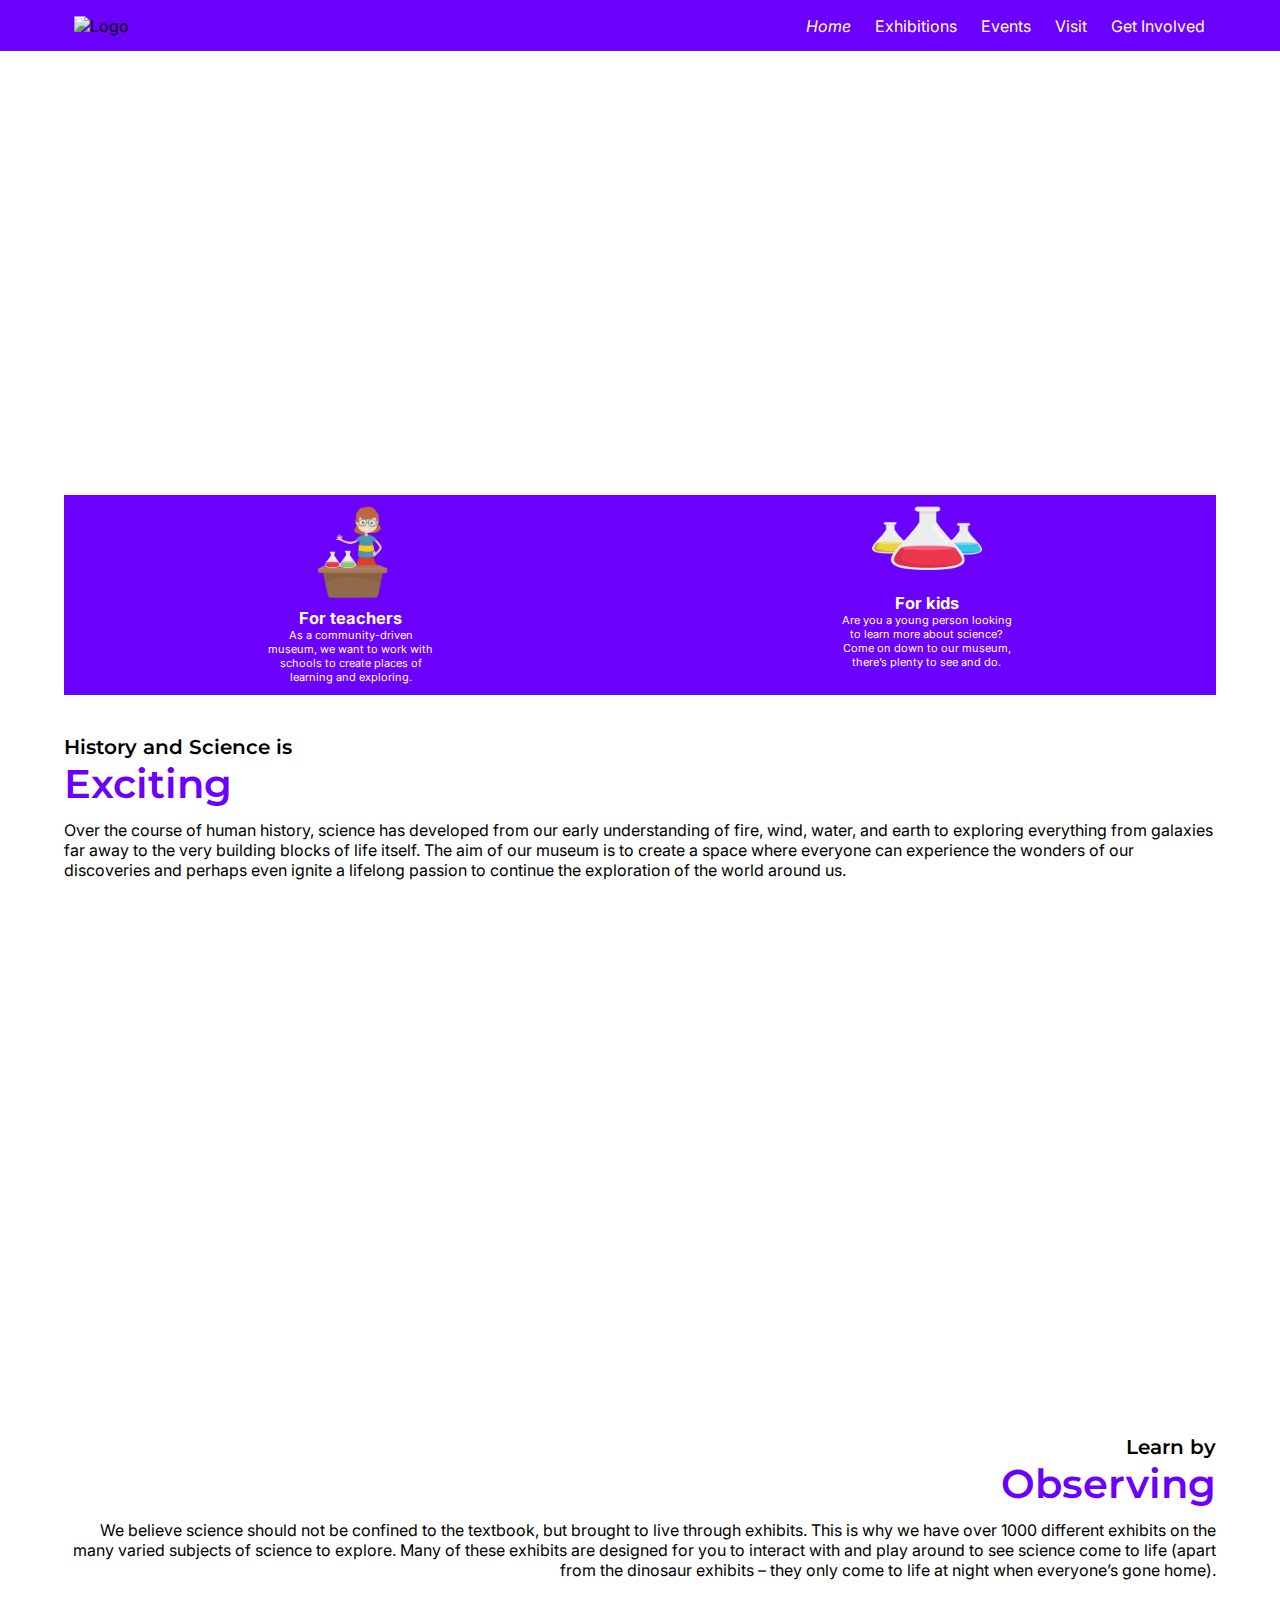
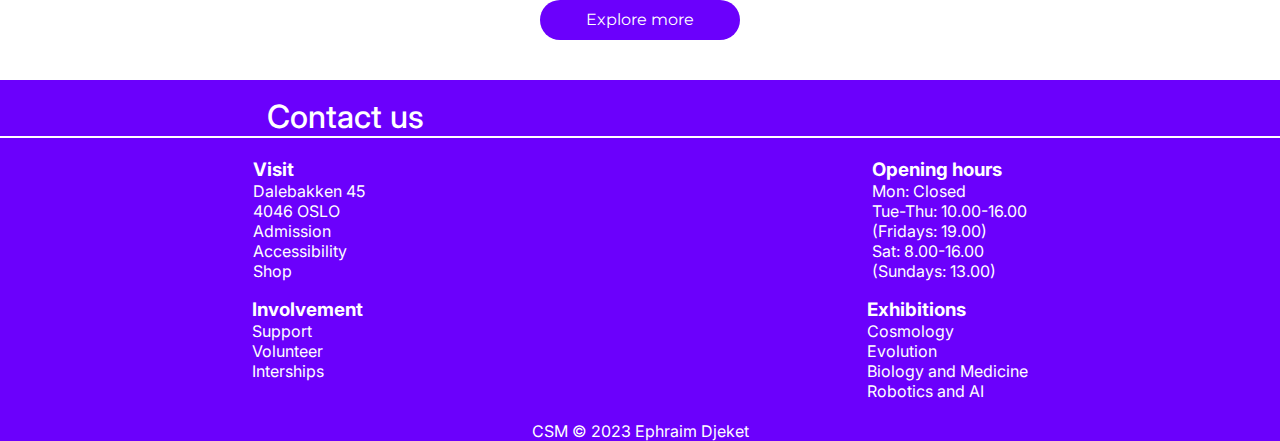
==== index.html @ 64789e60 "edits" ====
<!DOCTYPE html>
<html lang="en">
<head>
    <meta charset="UTF-8">
    <meta http-equiv="X-UA-Compatible" content="IE=edge">
    <meta name="viewport" content="width=device-width, initial-scale=1.0">
    <meta name="description" content="Home page of community science museum">
    <script src="https://code.iconify.design/iconify-icon/1.0.5/iconify-icon.min.js"></script>
    <link rel="preconnect" href="https://fonts.googleapis.com">
    <link rel="preconnect" href="https://fonts.gstatic.com" crossorigin>
    <link href="https://fonts.googleapis.com/css2?family=Montserrat:ital,wght@0,500;0,600;1,500&display=swap" rel="stylesheet">
    <link href="https://fonts.googleapis.com/css2?family=Inter:wght@400;700&amp;display=swap" rel="stylesheet">
    <link rel="stylesheet" href="style.css">
    <title>CSM | Home Page</title>
</head>
<body>
    <header id="main-header">
        <img src="/images/Logo.png" alt="Logo" class="logo">
        <nav class="nav-bar">
            <label for="hamburger">
                <iconify-icon icon="ci:hamburger" style="color: white;" id="menu"></iconify-icon>
            </label>
            <input id="hamburger" type="checkbox">
            <ul id="main-list">
                <li><a href="index.html"><em>Home</em></a></li>
                <li><a href="Exhibitions.html">Exhibitions</a></li>
                <li><a href="Events.html">Events</a></li>
                <li><a href="Visit.html">Visit</a></li>
                <li><a href="GetInvolved.html">Get Involved</a></li>
            </ul>
        </nav>
    </header>
    <main>
        <div class="hero-img"></div>
        <section class="purple-background">
            <div class="teacher-wrapper">
                <img class="teacher" src="/images/option.png" alt="Teacher">
                <h2>For teachers</h2>
                <p>As a community-driven <br> museum, we want to work with<br> schools to create places of<br> learning and exploring.</p>
            </div>
            <div class="kids-wrapper">
                <img class="kids" src="/images/option2.png" alt="glass tubes with colorful liquid">
                <h2>For kids</h2>
                <p>Are you a young person looking<br> to learn more about science?<br> Come on down to our museum,<br> there’s plenty to see and do.</p>
            </div>
        </section>
            <section class="content-wrapper">
                <div class="first-slogan">
                    <h2 id="front-text1">History and Science is</h2>
                    <h1 id="front-text2">Exciting</h1>
                </div>
            <div class="first-row">
                <p>Over the course of human history, science has developed from our early understanding of 
                    fire, wind, water, and earth to exploring everything from galaxies far away to the 
                    very building blocks of life itself. The aim of our museum is to create a space where everyone can experience the wonders  of our discoveries and perhaps even ignite a lifelong passion to continue the exploration of the world around us.
                    </p>
            </div>
            </section>
            <div class="skelekton"></div>
            <section class="content-wrapper">
                <div class="second-slogan">
                    <h2 id="front-text1">Learn by</h2>
                    <h1 id="front-text2">Observing</h1>
                </div>
            <div class="second-row">
                <p>We believe science should not be confined to the textbook, but brought to live through exhibits. This is why we have over 1000 different exhibits on the many varied subjects of science to explore. 
                    Many of these exhibits are designed for you to interact with and play around to see science come to life (apart from the dinosaur exhibits – they only come to life at night when everyone’s gone home).</p>
            </div>
    </section>
    <div class="explore-btn">
        <a href="Exhibitions.html">Explore more</a>
    </div>
    </main>
    <footer class="footer-wrapper">
        <section class="footer-links">
            <div class="contact-wrapper">
                <h2>Contact us</h2>
            </div>
            <div class="icons">
            <iconify-icon icon="akar-icons:facebook-fill" style="color: white;"></iconify-icon>
            <iconify-icon icon="akar-icons:twitter-fill" style="color: white;"></iconify-icon>
            <iconify-icon icon="akar-icons:youtube-fill" style="color: white;"></iconify-icon>
            </div>
            <div class="line"></div>
            <section class="footer-row1">
                <div class="Visit">
                    <h3><iconify-icon icon="bi:exclamation-circle" style="color: white;" class="ex"></iconify-icon>Visit</h3>
                    <p>Dalebakken 45</p>
                    <p>4046 OSLO</p>
                    <p>Admission</p>
                    <p>Accessibility</p>
                    <p>Shop</p>
                </div>
            <div class="Opening-hours">
                <h3><iconify-icon icon="material-symbols:nest-clock-farsight-analog-outline" style="color: white;"></iconify-icon>Opening hours</h3>
                <p>Mon: Closed</p>
                <p>Tue-Thu: 10.00-16.00</p>
                <p>(Fridays: 19.00)</p>
                <p>Sat: 8.00-16.00</p>
                <p>(Sundays: 13.00)</p>
            </div>
            </section>
            <section class="footer-row2">
                <div class="Involvement">
                    <h3><iconify-icon icon="mdi:hand-clap" style="color: white;"></iconify-icon>Involvement</h3>
                    <p>Support</p>
                    <p>Volunteer</p>
                    <p>Interships</p>
                </div>
            <div class="Exhibitions">
                <h3><iconify-icon icon="mdi:eye-outline" style="color: white;"></iconify-icon>Exhibitions</h3>
                <p>Cosmology</p>
                <p>Evolution</p>
                <p>Biology and Medicine</p>
                <p>Robotics and AI</p>
            </div>
            </section>
            <p class="csm">CSM © 2023 Ephraim Djeket</p>
        </section>
    </footer>
</body>
</html>
---- style.css ----
/*Universal properties*/

* {
    padding: 0px;
    margin: 0px;
    text-decoration: none;
    list-style: none;
    box-sizing: border-box;
    font-family: 'Inter', sans-serif;
}

html, body, img, .purple-background {
    width: 100%;
}

a {
    color: white;
}

.hero-img, .skelekton, .cosmology, .evolution, .BiologyandMedicine, .RoboticsandAI, .event-background, .map, .getinvolved-img {
    background-size: cover;
    background-repeat: no-repeat;
    background-position: center;
}

.hero-img {
    background-image: url('/images/mavis-cw-1641281.jpg');
    height: 35.5vh;
}

.contact-wrapper {
    width: 54%;
    color: white;
}

.icons {
    width: 36%;
    display: flex;
    justify-content: space-around
}

.contact-wrapper h2 {
    font-size: 32px;
    font-weight: 500;
    font-family: 'Inter', sans-serif;
}

.line {
    border: 1px solid white;
    margin: 0px 0px 20px 0px;
}

.footer-wrapper, .footer-wrapper1 {
    background-color: #6B00FC;
    margin-top: 40px;
    padding-top: 17px;
}

.footer-wrapper1 {
    margin-top: 0px;
}


.footer-row1, .footer-row2, .contact-wrapper, .icons{
    display: flex;
    justify-content: space-around;
    color: white;
}

.footer-row2 {
    margin-top: 17px;
}

.csm {
    text-align: center;
    color: white;
    margin-top: 20px;
}




@media only screen and (max-width: 48em) {
    /* Top section */
    
    .logo {
        width: 79px;
        margin-left: 20px;
    }

    #main-header {
        background-color: #6B00FC;
        width: 100%;
        height: 51px;
        display: flex;
        justify-content: space-between;
        align-items: center;
        position: fixed;
    }

    #main-list {
        font-family: 'Inter', sans-serif;
        position: absolute;
        right: 0px;
        top: 30px;
        background-color: #6B00FC;
        color: white;
        text-align: center;
        font-size: 15px;
        font-weight: 600;
    }

    li {
        padding: 20px;
    }
    

    #menu {
        font-size: 1.5em;
        margin-right: 20px;
            
    }

    ul, #hamburger {
        display: none;
    }

    #hamburger:checked + ul {
        display: block;
    }

    .purple-background {
        background-color: #6B00FC;
        padding-top: 10px;
        height: 180px;
        display: flex;
        justify-content: space-around;
        font-size: 11px;
    }
    .teacher-wrapper {
        align-items: center;
        text-align: center;
        color: white;
    }

    .teacher {
        width: 60px;
        height: 60px;
    }

    .kids-wrapper {
        align-items: center;
        text-align: center;
        color: white;
    }

    .kids {
        width: 80px;
        height: 60px; 
    }

    /* Mid section */

    #front-text1 {
        color: black;
        font-weight: 600;
        font-size: 20px;
        font-family: 'Montserrat', sans-serif;
        margin-top: 40px
    }

    #front-text2 {
        color:#6B00FC;
        font-size: 40px;
        font-weight: 600;
        font-family: 'Montserrat', sans-serif;
    }

    .content-wrapper {
        width: 80%;
        margin: auto;
    }

    .first-slogan {
        margin: 12px 0px;
        text-align: left;
    }


    .first-row {
        margin-bottom: 20px;
        text-align: left;
    }
    
    .skelekton {
        background-image: url(images/samuel-zeller-113381.jpg);
        height: 50vh;
    }

    .second-slogan {
        margin: 12px 0px;
        text-align: right;
    }
    
    .second-row {
        margin-bottom: 20px;
        text-align: right;
    }

    .explore-btn {
        background-color: #6B00FC;
        width: 200px;
        height: 40px;
        border-radius: 20px;
        margin: auto;
        text-align: center;
        padding: 9px 0px;

    }

    .explore-btn a {
        font-family: 'Montserrat', sans-serif;
    }

    /* Exhibition page */

    .title-space {
        margin: 20px auto 0px auto;
    }

    .p-space {
        margin: 10px auto 0px auto;
    }

    .title-space, .p-space {
        width: 90%;
    }

    .cosmology {
        background-image: url(images/celso-405219.jpg);
        height: 25vh;
    }

    .evolution {
        background-image: url(images/mammoth-1257288_1920.jpg);
        height: 35vh;
        margin-top: 40px;
    }

    .BiologyandMedicine {
        background-image: url(images/heart-2607178_1920.jpg);
        height: 35vh;
        margin-top: 40px;
    }

    .RoboticsandAI {
        background-image: url(images/samuel-zeller-158996.jpg);
        height: 50vh;
        margin-top: 40px;
    }

    /* Event page */

    .event-background {
        background-image: url(images/exhibition-1863344_1920.jpg);
        height: 35vh;
        display: flex;
        justify-content: space-around;
    }

    .slogan-event {
        color: white;
        margin: auto 0px;
    }

    .slogan-event h1 {
        font-size: 1.4rem;
    }

    .slogan-event p {
        font-size: 0.7rem;
    }

    /* Universal for event page */

    .first-block, .second-block, .third-block {
        padding: 20px 0px;
    }

    .first-wrapper, .second-wrapper, .third-wrapper{
        width: 80%;
        margin: auto;
        display: flex;
        justify-content: space-between;
        align-items: center;
    }

    .professor-wrapper h2, .energetica-wrapper h2, .night-wrapper h2 {
        font-size: 17px;
    }

    .professor-wrapper p, .energetica-wrapper p, .night-wrapper p {
        font-size: 13px;
    }

    .sheila, .night {
        margin-left: 10px;
    }

    /* Beginning of 1st section */

    .first-block {
        background-color: #FFBF00;
    }
    
    .sheila {
        border-radius: 50%;
        width: 20%;
    }

    /* End of 1st section */
    /* Beginning of 2nd section */

    .energetica {
        margin-left: 10px;
    }
    
    .energetica {
        border-radius: 10px;
        width: 100%;
        margin-right: 30px;
    }

    .energetica-wrapper {
        text-align: right;
        padding-left: 20px;
    }

    /*End of 2nd section */
    /* Beginning of 3rd section */

    .third-block {
        background-color: #038DF1;
    }

    .night {
        border-radius: 10px;
        width: 30%;
    }

    /* Visit page */

    .map {
        background-image: url(images/GPS_map_generated.jpg);
        height: 50vh;
        background-position: center 40px;
    }

    .map-banner {
        background-color: #6B00FC;
        height: 100px;
        display: flex;
        justify-content: space-around;
        color: white;
    }

    .map-banner h2 {
        margin: auto 0px;
        color: white;
    }

    .visit-content {
        width: 80%;
        margin: auto;
    }

    .getinvolved-wrapper {
        width: 80%;
        margin: auto;
    }

    .location-wrapper, .admission-text, .hours-wrapper, .accessibility-wrapper, .food-drink-wrapper, .shop-wrapper, .support-text  {
        margin-bottom: 30px;
    }

    .location-wrapper, .support-wrapper, .interships-wrapper {
        margin-top: 20px;

    }

    .admission-text {
        padding-top: 10px;
    }

    /* Get involved page */
    
    .getinvolved-img {
        background-image: url('images/william-bout-264826.jpg');
        height: 40vh;
    }

    .support-text, .volunteer-text {
        margin-top: 10px;
    }

    /* Footer */

}


@media only screen and (min-width: 48.0625em) and (max-width: 64em) {

    .hero-img {
        width: 90%;
        margin: auto;
        background-image: url('/images/mavis-cw-1641281.jpg');
        object-fit: cover;
        height: 45vh;
    }
    
    .logo {
        width: 79px;
        margin-left: 52px;
        
    }

    #main-header {
        background-color: #6B00FC;
        width: 100%;
        height: 51px;
        display: flex;
        justify-content: space-between;
        align-items: center;
        position: fixed;
    }

    #hamburger, #menu {
        display: none;
    }

    ul {
        margin-right: 42px;
    }

    li {
        display: inline-block;
        padding: 10px;
    }

    .purple-background {
        width: 90%;
        margin: auto;
        background-color: #6B00FC;
        padding-top: 10px;
        height: 200px;
        display: flex;
        justify-content: space-around;
        font-size: 11px;
    }
    .teacher-wrapper {
        align-items: center;
        text-align: center;
        color: white;
    }

    .teacher {
        width: 80px;
        height: 80px;
    }

    .kids-wrapper {
        align-items: center;
        text-align: center;
        color: white;
    }

    .kids-wrapper h2 {
        margin-top: 20px;
    }

    .kids {
        width: 110px;
        height: 65px; 
    }

    /* Mid section */

    #front-text1 {
        color: black;
        font-weight: 600;
        font-size: 20px;
        font-family: 'Montserrat', sans-serif;
        margin-top: 40px
    }

    #front-text2 {
        color:#6B00FC;
        font-size: 40px;
        font-weight: 600;
        font-family: 'Montserrat', sans-serif;
    }

    .content-wrapper {
        width: 90%;
        margin: auto;
    }

    .first-slogan {
        margin: 12px 0px;
        text-align: left;
    }


    .first-row {
        margin-bottom: 20px;
        text-align: left;
    }
    
    .skelekton {
        background-image: url(images/samuel-zeller-113381.jpg);
        height: 55vh;
    }

    .second-slogan {
        margin: 12px 0px;
        text-align: right;
    }
    
    .second-row {
        margin-bottom: 20px;
        text-align: right;
    }

    .explore-btn {
        background-color: #6B00FC;
        width: 200px;
        height: 40px;
        border-radius: 20px;
        margin: auto;
        text-align: center;
        padding: 9px 0px;

    }

    .explore-btn a {
        font-family: 'Montserrat', sans-serif;
    }

    /* Exhibition page */

    .cosmology {
        display: none;
    }

    .container {
        width: 90%;
        margin: auto;
        display: flex;
        align-items: center;
    }

    .container-text {
    }

    .cosmology1 {
        height: 100px;
        width: 200px;

    }

    /* Event page */

    .event-background {
        background-image: url(images/exhibition-1863344_1920.jpg);
        height: 35vh;
        display: flex;
        justify-content: space-around;
    }

    .slogan-event {
        color: white;
        margin: auto 0px;
    }

    .slogan-event h1 {
        font-size: 1.7rem;
    }

    .slogan-event p {
        font-size: .9rem;
    }

    /* Universal for event page */

    .first-block, .second-block, .third-block {
        padding: 20px 0px;
    }

    .first-wrapper, .second-wrapper, .third-wrapper{
        width: 80%;
        margin: auto;
        display: flex;
        justify-content: space-between;
        align-items: center;
    }

    .professor-wrapper h2, .energetica-wrapper h2, .night-wrapper h2 {
        font-size: 22px;
    }

    .professor-wrapper p, .energetica-wrapper p, .night-wrapper p {
        font-size: 20px;
    }

    .sheila, .night {
        margin-left: 10px;
    }

    /* Beginning of 1st section */

    .first-block {
        background-color: #FFBF00;
    }
    
    .sheila {
        border-radius: 50%;
        max-width: 30%;
    }

    /* End of 1st section */
    /* Beginning of 2nd section */

    .energetica {
        margin-left: 10px;
    }
    
    .energetica {
        border-radius: 10px;
        width: 33vh;
        margin-right: 30px;
    }

    .energetica-wrapper {
        text-align: right;
        padding-left: 20px;
    }

    /*End of 2nd section */
    /* Beginning of 3rd section */

    .third-block {
        background-color: #038DF1;
    }

    .night {
        border-radius: 10px;
        width: 16.063rem;
        height: 23.25rem;
    }

    /* Visit page */

    .map {
        background-image: url(images/GPS_map_generated.jpg);
        height: 60vh;
        background-position: center -10px;
    }

    .map-banner {
        background-color: #6B00FC;
        height: 100px;
        display: flex;
        justify-content: space-around;
        color: white;
    }

    .map-banner h2 {
        margin: auto 0px;
        color: white;
    }

    .visit-content {
        width: 90%;
        margin: auto;
    }

    .getinvolved-wrapper {
        width: 90%;
        margin: auto;
    }

    .location-wrapper, .admission-text, .hours-wrapper, .accessibility-wrapper, .food-drink-wrapper, .shop-wrapper, .support-text  {
        margin-bottom: 30px;
    }

    .location-wrapper, .support-wrapper, .interships-wrapper {
        margin-top: 20px;

    }

    .admission-text {
        padding-top: 10px;
    }

    /* Get involved page */
    
    .getinvolved-img {
        background-image: url('images/william-bout-264826.jpg');
        height: 50vh;
    }

    .support-text, .volunteer-text {
        margin-top: 10px;
    }

}

@media only screen and (min-width: 64em) and (max-width: 90em) {

    .hero-img {
        width: 90%;
        margin: auto;
        background-image: url('/images/mavis-cw-1641281.jpg');
        height: 55vh;
    }
    
    .logo {
        width: 79px;
        margin-left: 74px;
        
    }

    #main-header {
        background-color: #6B00FC;
        width: 100%;
        height: 51px;
        display: flex;
        justify-content: space-between;
        align-items: center;
        position: fixed;
    }

    #hamburger, #menu {
        display: none;
    }

    ul {
        margin-right: 65px;
    }

    li {
        display: inline-block;
        padding: 10px;
    }

    .purple-background {
        width: 90%;
        margin: auto;
        background-color: #6B00FC;
        padding-top: 10px;
        height: 200px;
        display: flex;
        justify-content: space-around;
        font-size: 11px;
    }
    .teacher-wrapper {
        align-items: center;
        text-align: center;
        color: white;
    }

    .teacher {
        width: 100px;
        height: 100px;
    }

    .kids-wrapper {
        align-items: center;
        text-align: center;
        color: white;
    }

    .kids-wrapper h2 {
        margin-top: 20px;
    }

    .kids {
        width: 110px;
        height: 65px; 
    }

    /* Mid section */

    #front-text1 {
        color: black;
        font-weight: 600;
        font-size: 20px;
        font-family: 'Montserrat', sans-serif;
        margin-top: 40px
    }

    #front-text2 {
        color:#6B00FC;
        font-size: 40px;
        font-weight: 600;
        font-family: 'Montserrat', sans-serif;
    }

    .content-wrapper {
        width: 90%;
        margin: auto;
    }

    .first-slogan {
        margin: 12px 0px;
        text-align: left;
    }


    .first-row {
        margin-bottom: 20px;
        text-align: left;
    }
    
    .skelekton {
        background-image: url(images/samuel-zeller-113381.jpg);
        height: 55vh;
    }

    .second-slogan {
        margin: 12px 0px;
        text-align: right;
    }
    
    .second-row {
        margin-bottom: 20px;
        text-align: right;
    }

    .explore-btn {
        background-color: #6B00FC;
        width: 200px;
        height: 40px;
        border-radius: 20px;
        margin: auto;
        text-align: center;
        padding: 9px 0px;

    }

    .explore-btn a {
        font-family: 'Montserrat', sans-serif;
    }

}
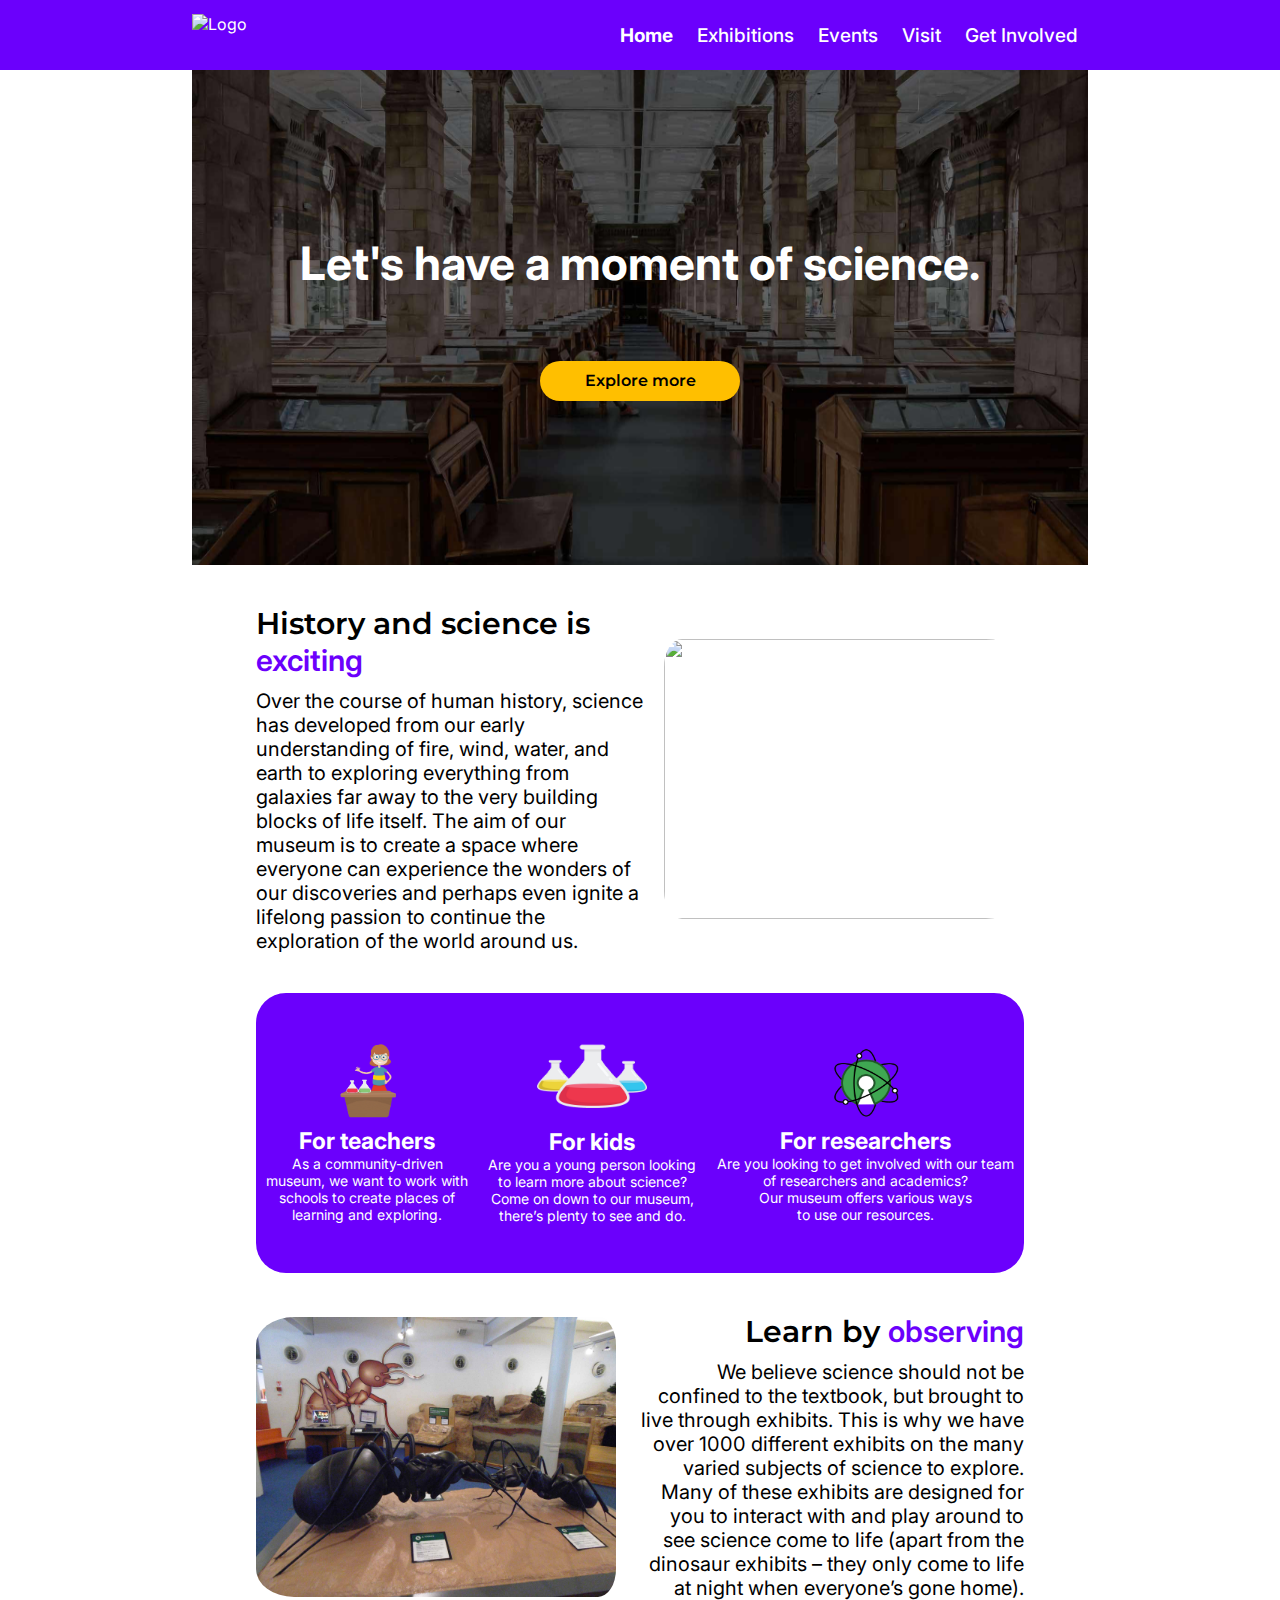
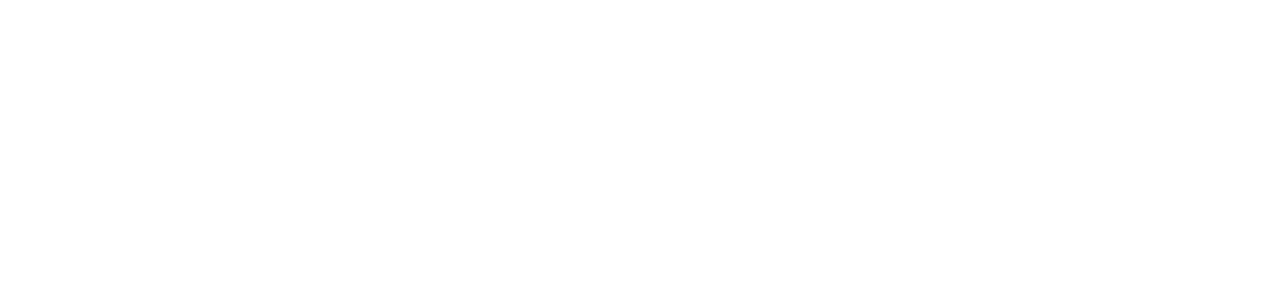
==== commit 8dd165ae: "edits" ====
--- a/index.html
+++ b/index.html
@@ -15,14 +15,15 @@
 </head>
 <body>
     <header id="main-header">
-        <img src="/images/Logo.png" alt="Logo" class="logo">
         <nav class="nav-bar">
+        <a href="index.html">
+        <img src="/images/Logo.png" alt="Logo" class="logo"></a>
             <label for="hamburger">
                 <iconify-icon icon="ci:hamburger" style="color: white;" id="menu"></iconify-icon>
             </label>
             <input id="hamburger" type="checkbox">
             <ul id="main-list">
-                <li><a href="index.html"><em>Home</em></a></li>
+                <li><a href="index.html"><strong>Home</strong></a></li>
                 <li><a href="Exhibitions.html">Exhibitions</a></li>
                 <li><a href="Events.html">Events</a></li>
                 <li><a href="Visit.html">Visit</a></li>
@@ -31,92 +32,99 @@
         </nav>
     </header>
     <main>
-        <div class="hero-img"></div>
-        <section class="purple-background">
-            <div class="teacher-wrapper">
-                <img class="teacher" src="/images/option.png" alt="Teacher">
-                <h2>For teachers</h2>
-                <p>As a community-driven <br> museum, we want to work with<br> schools to create places of<br> learning and exploring.</p>
+        <div class="hero-img">
+            <div class="science-title">
+            <h1>Let's have a moment of science.</h1>
+            <div class="explore-btn">
+                <a href="Exhibitions.html">Explore more</a>
             </div>
-            <div class="kids-wrapper">
-                <img class="kids" src="/images/option2.png" alt="glass tubes with colorful liquid">
-                <h2>For kids</h2>
-                <p>Are you a young person looking<br> to learn more about science?<br> Come on down to our museum,<br> there’s plenty to see and do.</p>
             </div>
-        </section>
+        </div>
             <section class="content-wrapper">
-                <div class="first-slogan">
-                    <h2 id="front-text1">History and Science is</h2>
-                    <h1 id="front-text2">Exciting</h1>
-                </div>
-            <div class="first-row">
+             <section class="first-section">
+                <div class="text-area1">   
+                <h1 class="front-text1">History and science is <span class="exciting"> exciting</span></h1>
                 <p>Over the course of human history, science has developed from our early understanding of 
                     fire, wind, water, and earth to exploring everything from galaxies far away to the 
                     very building blocks of life itself. The aim of our museum is to create a space where everyone can experience the wonders  of our discoveries and perhaps even ignite a lifelong passion to continue the exploration of the world around us.
                     </p>
-            </div>
+                </div>
+                <img class="man-microscope" src="images/people-219985_1280.jpg">
+             </section>
+             <section class="purple-background">
+                <a href="GetInvolved.html">
+                <div class="teacher-wrapper">
+                    <img class="teacher" src="/images/option.png" alt="Teacher">
+                    <h2>For teachers</h2>
+                    <p>As a community-driven</p><p> museum, we want to work with</p><p> schools to create places of</p><p>learning and exploring.</p>
+                </div></a>
+                <a href="GetInvolved.html">
+                <div class="kids-wrapper">
+                    <img class="kids" src="/images/option2.png" alt="glass tubes with colorful liquid">
+                    <h2>For kids</h2>
+                    <p>Are you a young person looking</p><p> to learn more about science?</p><p> Come on down to our museum,</p><p> there’s plenty to see and do.</p>
+                </div></a>
+                <a href="GetInvolved.html">
+                <div class="researcher-wrapper">
+                    <img class="researcher" src="/images/open-science-735787.png" alt="researcher logo">
+                    <h2>For researchers</h2>
+                    <p>Are you looking to get involved  with our team</p><p> of researchers and academics?</p><p> Our museum offers various ways </p><p> to use our resources.</p>
+                </div></a>
             </section>
-            <div class="skelekton"></div>
-            <section class="content-wrapper">
-                <div class="second-slogan">
-                    <h2 id="front-text1">Learn by</h2>
-                    <h1 id="front-text2">Observing</h1>
+             <section class="second-section">
+                <img class="genoa" src="images/genoa-956405_1920.jpg" alt="statue of an ant"> 
+                <div class="text-area2">  
+                <h1 class="front-text1">Learn by <span class="observing"> observing</span></h1>
+                <p>We believe science should not be confined to the textbook, but brought to live through exhibits. This is why we have over 1000 different exhibits on the many varied subjects of science to explore. 
+                    Many of these exhibits are designed for you to interact with and play around to see science come to life (apart from the dinosaur exhibits – they only come to life at night when everyone’s gone home).
+                    </p>
                 </div>
-            <div class="second-row">
-                <p>We believe science should not be confined to the textbook, but brought to live through exhibits. This is why we have over 1000 different exhibits on the many varied subjects of science to explore. 
-                    Many of these exhibits are designed for you to interact with and play around to see science come to life (apart from the dinosaur exhibits – they only come to life at night when everyone’s gone home).</p>
-            </div>
+             </section>
     </section>
-    <div class="explore-btn">
-        <a href="Exhibitions.html">Explore more</a>
+</section>
     </div>
     </main>
-    <footer class="footer-wrapper">
-        <section class="footer-links">
-            <div class="contact-wrapper">
-                <h2>Contact us</h2>
-            </div>
-            <div class="icons">
-            <iconify-icon icon="akar-icons:facebook-fill" style="color: white;"></iconify-icon>
-            <iconify-icon icon="akar-icons:twitter-fill" style="color: white;"></iconify-icon>
-            <iconify-icon icon="akar-icons:youtube-fill" style="color: white;"></iconify-icon>
-            </div>
-            <div class="line"></div>
-            <section class="footer-row1">
-                <div class="Visit">
-                    <h3><iconify-icon icon="bi:exclamation-circle" style="color: white;" class="ex"></iconify-icon>Visit</h3>
-                    <p>Dalebakken 45</p>
-                    <p>4046 OSLO</p>
-                    <p>Admission</p>
-                    <p>Accessibility</p>
-                    <p>Shop</p>
-                </div>
-            <div class="Opening-hours">
-                <h3><iconify-icon icon="material-symbols:nest-clock-farsight-analog-outline" style="color: white;"></iconify-icon>Opening hours</h3>
-                <p>Mon: Closed</p>
-                <p>Tue-Thu: 10.00-16.00</p>
-                <p>(Fridays: 19.00)</p>
-                <p>Sat: 8.00-16.00</p>
-                <p>(Sundays: 13.00)</p>
-            </div>
-            </section>
-            <section class="footer-row2">
-                <div class="Involvement">
-                    <h3><iconify-icon icon="mdi:hand-clap" style="color: white;"></iconify-icon>Involvement</h3>
-                    <p>Support</p>
-                    <p>Volunteer</p>
-                    <p>Interships</p>
-                </div>
-            <div class="Exhibitions">
-                <h3><iconify-icon icon="mdi:eye-outline" style="color: white;"></iconify-icon>Exhibitions</h3>
-                <p>Cosmology</p>
-                <p>Evolution</p>
-                <p>Biology and Medicine</p>
-                <p>Robotics and AI</p>
-            </div>
-            </section>
-            <p class="csm">CSM © 2023 Ephraim Djeket</p>
+    <div class="line"></div>
+    <section class="footer-links">
+        <section class="footer-row">
+            <a href="Visit.html">
+                <h3>Visit</h3>
+                <p>Dalebakken 45</p>
+                <p>4046 OSLO</p>
+                <p>Admission</p>
+                <p>Accessibility</p>
+                <p>Shop</p>
+            </div></a>
+            <a href="Visit.html">
+        <div class="Opening-hours">
+            <h3>Opening hours</h3>
+            <p>Mon: Closed</p>
+            <p>Tue-Thu: 10.00-16.00</p>
+            <p>(Fridays: 19.00)</p>
+            <p>Sat: 8.00-16.00</p>
+            <p>(Sundays: 13.00)</p>
+        </div></a>
+        <a href="GetInvolved.html">
+            <div class="Involvement">
+                <h3>Involvement</h3>
+                <p>Support</p>
+                <p>Volunteer</p>
+                <p>Interships</p>
+            </div></a>
+            <a href="Exhibitions.html">
+        <div class="Exhibitions">
+            <h3>Exhibitions</h3>
+            <p>Cosmology</p>
+            <p>Evolution</p>
+            <p>Biology and Medicine</p>
+            <p>Robotics and AI</p>
+        </div></a>
         </section>
-    </footer>
+        <p class="csm">CSM © 2023 Ephraim Djeket | Connect with us
+        <a href="www.facebook.com" target="_blank"><iconify-icon icon="akar-icons:facebook-fill" style="color: white;"></iconify-icon></a>
+        <a href="www.twitter.com" target="_blank"><iconify-icon icon="akar-icons:twitter-fill" style="color: white;"></iconify-icon></a>
+        <a href="www.youtube.com" target="_blank"><iconify-icon icon="akar-icons:youtube-fill" style="color: white;"></iconify-icon></a>
+        </p>
+</footer>
 </body>
 </html>--- a/style.css
+++ b/style.css
@@ -9,6 +9,10 @@
     font-family: 'Inter', sans-serif;
 }
 
+body {
+    padding-top: 70px;
+}
+
 html, body, img, .purple-background {
     width: 100%;
 }
@@ -33,48 +37,10 @@
     color: white;
 }
 
-.icons {
-    width: 36%;
-    display: flex;
-    justify-content: space-around
-}
-
 .contact-wrapper h2 {
     font-size: 32px;
     font-weight: 500;
     font-family: 'Inter', sans-serif;
-}
-
-.line {
-    border: 1px solid white;
-    margin: 0px 0px 20px 0px;
-}
-
-.footer-wrapper, .footer-wrapper1 {
-    background-color: #6B00FC;
-    margin-top: 40px;
-    padding-top: 17px;
-}
-
-.footer-wrapper1 {
-    margin-top: 0px;
-}
-
-
-.footer-row1, .footer-row2, .contact-wrapper, .icons{
-    display: flex;
-    justify-content: space-around;
-    color: white;
-}
-
-.footer-row2 {
-    margin-top: 17px;
-}
-
-.csm {
-    text-align: center;
-    color: white;
-    margin-top: 20px;
 }
 
 
@@ -177,13 +143,8 @@
     }
 
     .content-wrapper {
-        width: 80%;
-        margin: auto;
-    }
-
-    .first-slogan {
-        margin: 12px 0px;
-        text-align: left;
+        width: 8;
+        margin: auto;
     }
 
 
@@ -288,7 +249,7 @@
     }
 
     .first-wrapper, .second-wrapper, .third-wrapper{
-        width: 80%;
+        width: 70%;
         margin: auto;
         display: flex;
         justify-content: space-between;
@@ -408,14 +369,37 @@
 }
 
 
-@media only screen and (min-width: 48.0625em) and (max-width: 64em) {
+@media only screen and (min-width: 48em) and (max-width: 64em) {
 
     .hero-img {
-        width: 90%;
-        margin: auto;
+        width: 100%;
         background-image: url('/images/mavis-cw-1641281.jpg');
         object-fit: cover;
         height: 45vh;
+        display: flex;
+    }
+
+    .science-title h1 {
+        font-size: 1.875rem;
+    }
+
+    .science-title, .explore-btn {
+        color: white;
+        margin: auto;
+    }
+    .explore-btn {
+        background-color: #6B00FC;
+        width: 200px;
+        height: 40px;
+        border-radius: 20px;
+        text-align: center;
+        padding: 9px 0px;
+        margin-top: 70px;
+
+    }
+
+    .explore-btn a {
+        font-family: 'Montserrat', sans-serif;
     }
     
     .logo {
@@ -447,17 +431,54 @@
         padding: 10px;
     }
 
+    .first-row, .second-row {
+        display: flex;
+        align-items: center;
+        justify-content: space-between;
+        font-size: 20px;
+    }
+
+    .man-microscope {
+        height: 260px;
+        width: 380px;
+        padding-left: 20px;
+    }
+
     .purple-background {
-        width: 90%;
+        width: 100%;
         margin: auto;
         background-color: #6B00FC;
         padding-top: 10px;
-        height: 200px;
-        display: flex;
-        justify-content: space-around;
-        font-size: 11px;
-    }
-    .teacher-wrapper {
+        height: 230px;
+        display: flex;
+        justify-content: space-around;
+        font-size: .8rem;
+    }
+
+    .purple-background-ext{
+        width: 100%;
+        height: 70px;
+        background-color: #6B00FC;
+    }
+
+    .more-info-btn {
+        background-color: #FFBF00;
+        width: 200px;
+        height: 40px;
+        border-radius: 20px;
+        text-align: center;
+        padding: 9px 0px;
+        margin: auto;
+        cursor: pointer;
+        font-weight: 600;
+    }
+
+    .more-info-btn a {
+        color: black;
+        font-family: 'Montserrat', sans-serif;
+    }
+
+    .teacher-wrapper, .kids-wrapper, .researcher-wrapper {
         align-items: center;
         text-align: center;
         color: white;
@@ -468,14 +489,12 @@
         height: 80px;
     }
 
-    .kids-wrapper {
-        align-items: center;
-        text-align: center;
-        color: white;
-    }
-
     .kids-wrapper h2 {
-        margin-top: 20px;
+        margin-top: 16px;
+    }
+
+    .researcher-wrapper h2 {
+        margin-top: 0px;
     }
 
     .kids {
@@ -483,31 +502,39 @@
         height: 65px; 
     }
 
+    .researcher {
+        width: 80px;
+        height: 80px;
+    }
+
+    .genoa {
+        height: 260px;
+        width: 380px;
+        padding-right: 20px;
+    }
+
     /* Mid section */
 
     #front-text1 {
         color: black;
-        font-weight: 600;
-        font-size: 20px;
+        font-weight: 500;
+        font-size: 2.5rem;
         font-family: 'Montserrat', sans-serif;
-        margin-top: 40px
+        margin-top: 10px
     }
 
     #front-text2 {
         color:#6B00FC;
-        font-size: 40px;
+        font-size: 2.813rem;
         font-weight: 600;
         font-family: 'Montserrat', sans-serif;
     }
 
+
+
     .content-wrapper {
         width: 90%;
         margin: auto;
-    }
-
-    .first-slogan {
-        margin: 12px 0px;
-        text-align: left;
     }
 
 
@@ -516,10 +543,6 @@
         text-align: left;
     }
     
-    .skelekton {
-        background-image: url(images/samuel-zeller-113381.jpg);
-        height: 55vh;
-    }
 
     .second-slogan {
         margin: 12px 0px;
@@ -531,21 +554,6 @@
         text-align: right;
     }
 
-    .explore-btn {
-        background-color: #6B00FC;
-        width: 200px;
-        height: 40px;
-        border-radius: 20px;
-        margin: auto;
-        text-align: center;
-        padding: 9px 0px;
-
-    }
-
-    .explore-btn a {
-        font-family: 'Montserrat', sans-serif;
-    }
-
     /* Exhibition page */
 
     .cosmology {
@@ -557,9 +565,6 @@
         margin: auto;
         display: flex;
         align-items: center;
-    }
-
-    .container-text {
     }
 
     .cosmology1 {
@@ -680,7 +685,7 @@
     }
 
     .visit-content {
-        width: 90%;
+        width: 70%;
         margin: auto;
     }
 
@@ -715,29 +720,12 @@
 
 }
 
-@media only screen and (min-width: 64em) and (max-width: 90em) {
-
-    .hero-img {
-        width: 90%;
-        margin: auto;
-        background-image: url('/images/mavis-cw-1641281.jpg');
-        height: 55vh;
-    }
-    
+@media only screen and (min-width: 64em) {
+
     .logo {
-        width: 79px;
-        margin-left: 74px;
+        width: 110px;
+        float: left;
         
-    }
-
-    #main-header {
-        background-color: #6B00FC;
-        width: 100%;
-        height: 51px;
-        display: flex;
-        justify-content: space-between;
-        align-items: center;
-        position: fixed;
     }
 
     #hamburger, #menu {
@@ -745,43 +733,173 @@
     }
 
     ul {
-        margin-right: 65px;
+        float: right;
     }
 
     li {
         display: inline-block;
         padding: 10px;
+        font-size: 19px;
+        font-weight: 500;
+    }
+
+    #main-header {
+        background-color: #6B00FC;
+        margin: auto;
+        width: 100%;
+        height: 70px;
+        position: fixed;
+        display: flex;
+        align-items: center;
+        z-index: 999;
+        top: 0;
+    }
+
+    .nav-bar {
+        width: 70%;
+        margin: auto;
+    }
+
+
+    .hero-img {
+        width: 70%;
+        background-image: url('/images/mavis-cw-1641281.jpg');
+        object-fit: cover;
+        height: 55vh;
+        display: flex;
+        margin: auto;
+    }
+
+
+    .content-wrapper {
+        width: 60%;
+        margin: auto;
+    }
+
+    .front-text1 {
+        color: black;
+        font-weight: 600;
+        font-size: 30px;
+        font-family: 'Montserrat', sans-serif;
+    }
+
+    .exciting, .observing {
+        color:#6B00FC;
+    }
+    
+
+    .first-section {
+        display: flex;
+        justify-content: space-around;
+        margin: 40px 0px;
+        align-items: center;
+    }
+
+    .man-microscope {
+        border-radius: 10%;
+        height: 280px;
+        width: 380px;
+        padding-left: 20px;
     }
 
     .purple-background {
-        width: 90%;
-        margin: auto;
-        background-color: #6B00FC;
+        margin: auto;
+        border-radius: 30px;
+        background-color: #6B00FC;
+        height: 280px;
+        display: flex;
+        justify-content: space-around;
+        align-items: center;
+        align-items: center;
+        text-align: center;
+        color: white;
+    }
+
+    .purple-background p {
+        font-size: 14px;
+    }
+
+    .purple-background h2 {
+        font-size: 23px;
+    }
+
+
+    .second-section {
+        display: flex;
+        justify-content: space-around;
+        margin: 40px 0px;
+        align-items: center;
+    }
+
+    .genoa {
+        border-radius: 10%;
+        height: 280px;
+        width:  380px;
+        padding-right: 20px;
+    }
+
+    .text-area1 p, .text-area2 p {
+        font-size: 20px;
         padding-top: 10px;
-        height: 200px;
-        display: flex;
-        justify-content: space-around;
-        font-size: 11px;
-    }
-    .teacher-wrapper {
-        align-items: center;
+    }
+
+    .text-area2 {
+        text-align: right;
+    }
+
+    .science-title h1 {
+        font-size: 2.875rem;
+    }
+
+    .science-title, .explore-btn {
+        color: white;
+        margin: auto;
+    }
+    .explore-btn {
+        background-color: #FFBF00;
+        width: 200px;
+        height: 40px;
+        border-radius: 20px;
         text-align: center;
-        color: white;
-    }
+        padding: 9px 0px;
+        margin-top: 70px;
+        cursor: pointer;
+        font-weight: 600;
+
+    }
+
+    .explore-btn a {
+        font-family: 'Montserrat', sans-serif;
+        color: black;
+    }
+
+
+    .more-info-btn {
+        background-color: #FFBF00;
+        width: 200px;
+        height: 40px;
+        border-radius: 20px;
+        text-align: center;
+        padding: 9px 0px;
+        margin: auto;
+        cursor: pointer;
+        font-weight: 600;
+    }
+
+    .more-info-btn a {
+        color: black;
+        font-family: 'Montserrat', sans-serif;
+    }
+
+
 
     .teacher {
-        width: 100px;
-        height: 100px;
-    }
-
-    .kids-wrapper {
-        align-items: center;
-        text-align: center;
-        color: white;
+        width: 80px;
+        height: 80px;
     }
 
     .kids-wrapper h2 {
-        margin-top: 20px;
+        margin-top: 16px;
     }
 
     .kids {
@@ -789,67 +907,230 @@
         height: 65px; 
     }
 
-    /* Mid section */
-
-    #front-text1 {
-        color: black;
-        font-weight: 600;
+    .researcher {
+        width: 80px;
+        height: 80px;
+    }
+
+    /* Exhibition page */
+
+    .exhibition-wrapper {
+        width: 70%;
+        margin: auto;
+    }
+
+    .cosmology, .evolution, .biologyandmedicine, .ecology {
+        display: flex;
+        justify-content: space-around;
+        align-items: center;
+        margin: 20px 0px;
+    }
+
+    .cosmology1 {
+        width: 398px;
+        height: 238px;
+    }
+
+    .evolution1 {
+        width: 400px;
+        height: 270px;
+    }
+
+    .biologyandmedicine1 {
+        width: 400px;
+        height: 270px;
+    }
+
+    .ecology1 {
+        width: 400px;
+        height: 320px;
+    }
+
+    .cosmology-text, .evolution-text, .biologyandmedicine-text, .ecology-text {
+        font-size: 18px;
+        padding-right: 30px;
+    }
+
+    .cosmology-text h2, .evolution-text h2, .biologyandmedicine-text h2, .ecology-text h2 {
+        font-size: 30px;
+    }
+
+    /* Universal for event page */
+
+    .event-wrapper {
+        width: 70%;
+        margin: auto;
+    }
+
+    .first-block, .second-block, .third-block {
+        padding: 20px 0px;
+    }
+
+    .first-wrapper, .second-wrapper, .third-wrapper{
+        width: 80%;
+        margin: auto;
+        display: flex;
+        justify-content: space-between;
+        align-items: center;
+    }
+
+    .professor-wrapper h2, .energetica-wrapper h2, .night-wrapper h2 {
+        font-size: 18px;
+    }
+
+    .professor-wrapper p, .energetica-wrapper p, .night-wrapper p {
         font-size: 20px;
-        font-family: 'Montserrat', sans-serif;
-        margin-top: 40px
-    }
-
-    #front-text2 {
-        color:#6B00FC;
+    }
+
+    .sheila, .night {
+        margin-left: 10px;
+    }
+
+    /* Beginning of 1st section */
+
+    .first-block {
+        background-color: #FFBF00;
+    }
+    
+    .sheila {
+        border-radius: 50%;
+        max-width: 250px;
+    }
+
+    /* End of 1st section */
+    /* Beginning of 2nd section */
+
+    .energetica {
+        margin-left: 10px;
+    }
+    
+    .energetica {
+        border-radius: 10px;
+        width: 33vh;
+        margin-right: 30px;
+    }
+
+    .energetica-wrapper {
+        text-align: right;
+        padding-left: 20px;
+    }
+
+    /*End of 2nd section */
+    /* Beginning of 3rd section */
+
+    .third-block {
+        background-color: #038DF1;
+    }
+
+    .night {
+        border-radius: 10px;
+        width: 33vh;
+    }
+
+    .event-background {
+        background-image: url(images/exhibition-1863344_1920.jpg);
+        height: 35vh;
+        display: flex;
+        justify-content: space-around;
+    }
+
+    .slogan-event {
+        color: white;
+        margin: auto 0px;
+    }
+
+    .slogan-event h1 {
         font-size: 40px;
-        font-weight: 600;
-        font-family: 'Montserrat', sans-serif;
-    }
-
-    .content-wrapper {
-        width: 90%;
-        margin: auto;
-    }
-
-    .first-slogan {
-        margin: 12px 0px;
-        text-align: left;
-    }
-
-
-    .first-row {
-        margin-bottom: 20px;
-        text-align: left;
-    }
-    
-    .skelekton {
-        background-image: url(images/samuel-zeller-113381.jpg);
-        height: 55vh;
-    }
-
-    .second-slogan {
-        margin: 12px 0px;
-        text-align: right;
-    }
-    
-    .second-row {
-        margin-bottom: 20px;
-        text-align: right;
-    }
-
-    .explore-btn {
-        background-color: #6B00FC;
-        width: 200px;
-        height: 40px;
-        border-radius: 20px;
-        margin: auto;
+    }
+
+    .slogan-event p {
+        font-size: 20px;
+    }
+
+    /* Visit page */
+
+    .map-banner {
+        background-color: #6B00FC;
+        height: 100px;
+        display: flex;
+        justify-content: space-around;
+        color: white;
+    }
+
+    .map-title {
+        margin: auto;
+    }
+
+
+    .map {
+        background-image: url(images/michael-van-kerckhove-iN3xWBNHmnw-unsplash.jpg);
+        height: 400px;
+    }
+
+    .visit-page {
+        width: 70%;
+        margin: auto;
+    }
+
+     /* Get involved page */
+
+     .getinvolved-wrapper {
+        width: 70%;
+        margin: auto;
+     }
+    
+     .getinvolved-img {
+        background-image: url('images/william-bout-264826.jpg');
+        height: 50vh;
+    }
+
+    .support-text, .volunteer-text {
+        margin-top: 10px;
+    }
+
+    /* Footer */
+
+    .contact-wrapper {
+        margin: auto;
+        width: 60%;
+    }
+
+    .line {
+        width: 100%;
+        margin: auto;
+        border: 1px solid white;
+    }
+    
+    .footer-wrapper, .footer-wrapper1 {
+        background-color: #6B00FC;
+        margin-top: 40px;
+        padding-top: 17px;
+    }
+    
+    .footer-wrapper1 {
+        margin-top: 0px;
+    }
+    
+    
+    .footer-row{
+        width: 70%;
+        margin: auto;
+        color: white;
+        display: flex;
+        justify-content: space-around;
+        margin-top: 10px;
+    }
+
+    .footer-row p {
+        font-size: 16px;
+        padding: 2px;
+    }
+
+    
+    .csm {
         text-align: center;
-        padding: 9px 0px;
-
-    }
-
-    .explore-btn a {
-        font-family: 'Montserrat', sans-serif;
-    }
-
+        color: white;
+        padding-top: 50px;
+        padding-bottom: 20px;
+    }
 }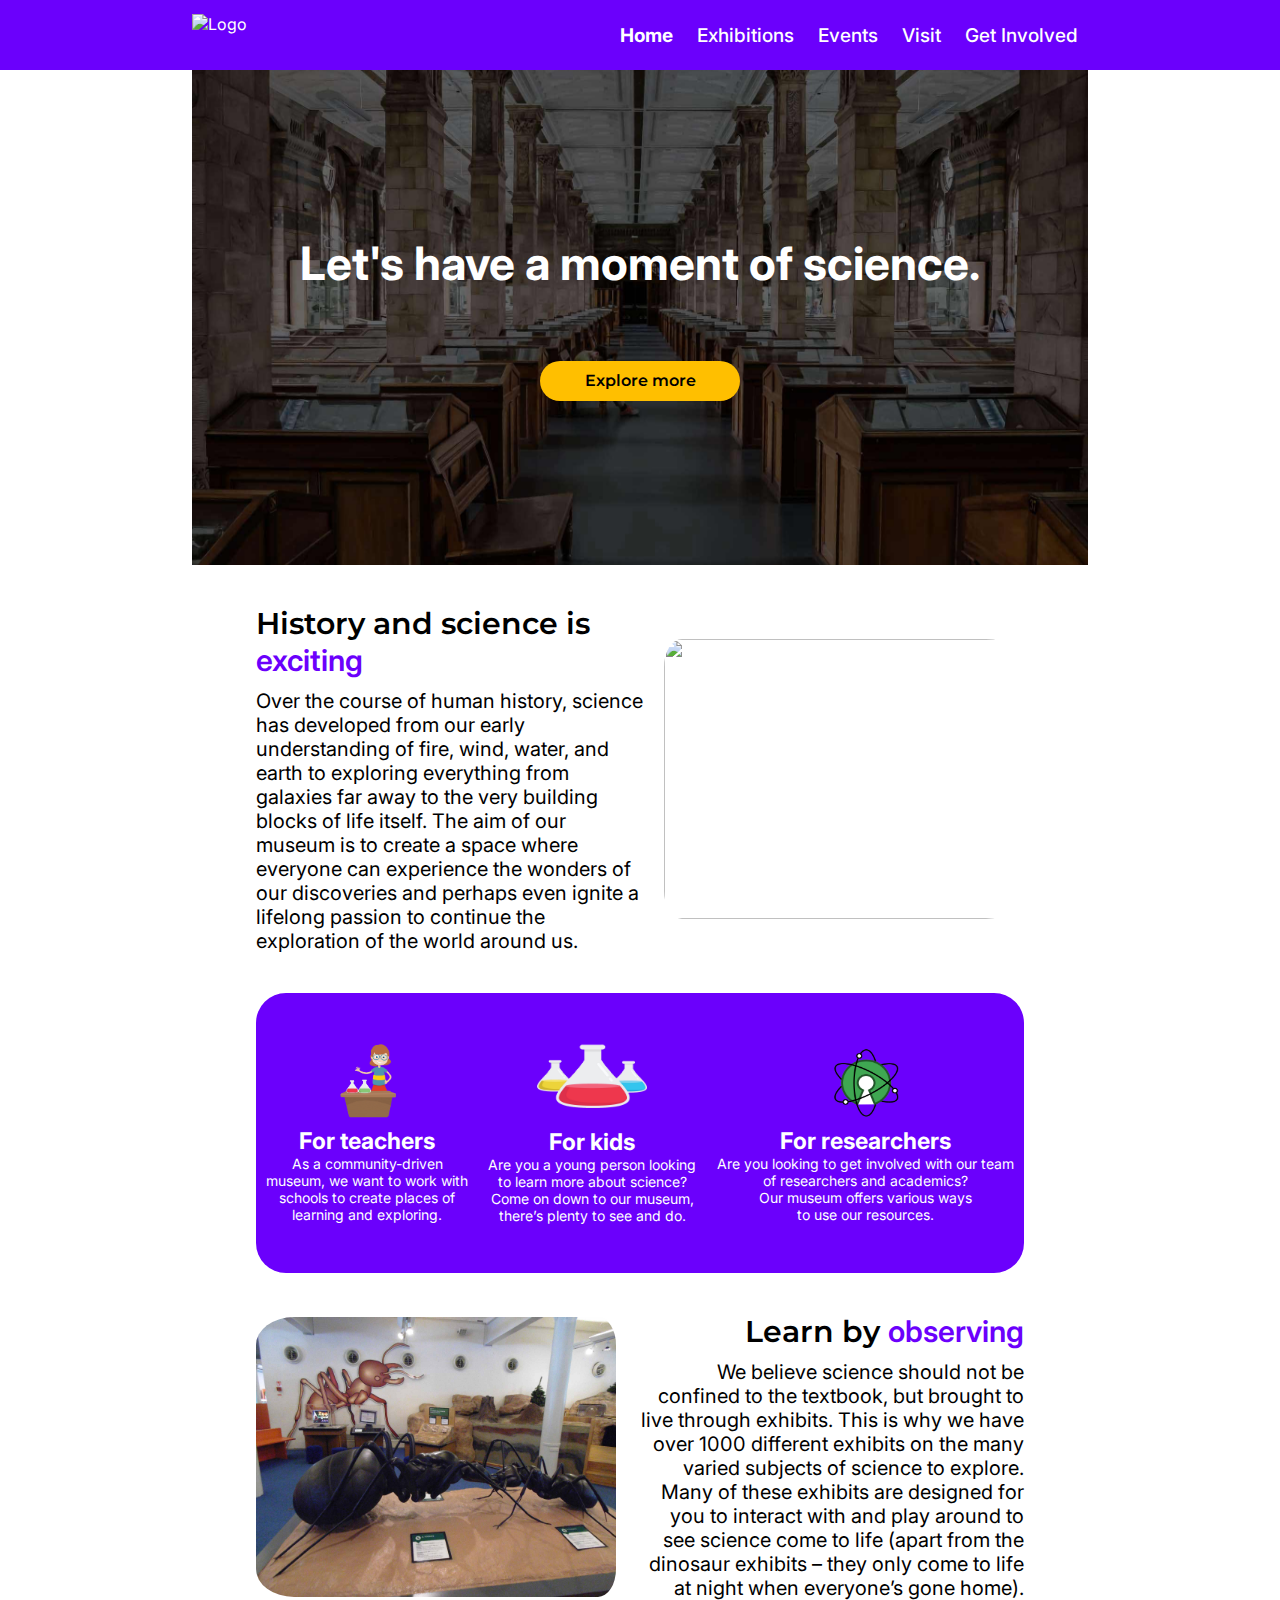
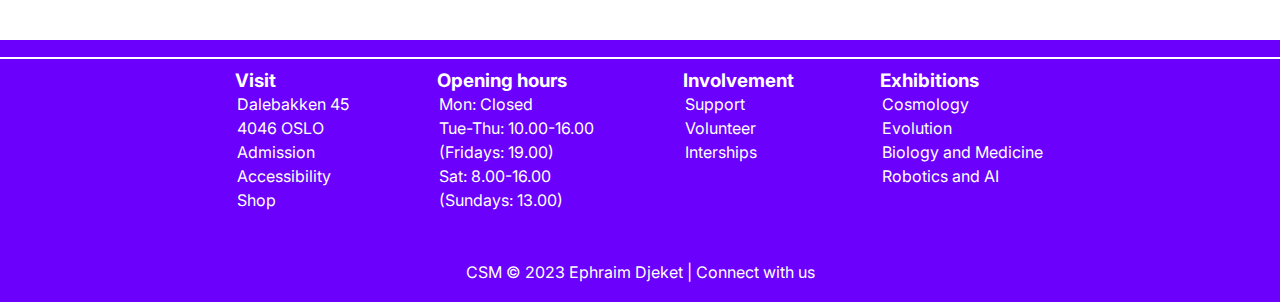
==== commit 42f0ccd5: "edits" ====
--- a/index.html
+++ b/index.html
@@ -84,47 +84,48 @@
 </section>
     </div>
     </main>
-    <div class="line"></div>
-    <section class="footer-links">
-        <section class="footer-row">
-            <a href="Visit.html">
-                <h3>Visit</h3>
-                <p>Dalebakken 45</p>
-                <p>4046 OSLO</p>
-                <p>Admission</p>
-                <p>Accessibility</p>
-                <p>Shop</p>
+    <footer class="footer-wrapper">
+        <div class="line"></div>
+        <section class="footer-links">
+            <section class="footer-row">
+                <a href="Visit.html">
+                    <h3>Visit</h3>
+                    <p>Dalebakken 45</p>
+                    <p>4046 OSLO</p>
+                    <p>Admission</p>
+                    <p>Accessibility</p>
+                    <p>Shop</p>
+                </div></a>
+                <a href="Visit.html">
+            <div class="Opening-hours">
+                <h3>Opening hours</h3>
+                <p>Mon: Closed</p>
+                <p>Tue-Thu: 10.00-16.00</p>
+                <p>(Fridays: 19.00)</p>
+                <p>Sat: 8.00-16.00</p>
+                <p>(Sundays: 13.00)</p>
             </div></a>
-            <a href="Visit.html">
-        <div class="Opening-hours">
-            <h3>Opening hours</h3>
-            <p>Mon: Closed</p>
-            <p>Tue-Thu: 10.00-16.00</p>
-            <p>(Fridays: 19.00)</p>
-            <p>Sat: 8.00-16.00</p>
-            <p>(Sundays: 13.00)</p>
-        </div></a>
-        <a href="GetInvolved.html">
-            <div class="Involvement">
-                <h3>Involvement</h3>
-                <p>Support</p>
-                <p>Volunteer</p>
-                <p>Interships</p>
+            <a href="GetInvolved.html">
+                <div class="Involvement">
+                    <h3>Involvement</h3>
+                    <p>Support</p>
+                    <p>Volunteer</p>
+                    <p>Interships</p>
+                </div></a>
+                <a href="Exhibitions.html">
+            <div class="Exhibitions">
+                <h3>Exhibitions</h3>
+                <p>Cosmology</p>
+                <p>Evolution</p>
+                <p>Biology and Medicine</p>
+                <p>Robotics and AI</p>
             </div></a>
-            <a href="Exhibitions.html">
-        <div class="Exhibitions">
-            <h3>Exhibitions</h3>
-            <p>Cosmology</p>
-            <p>Evolution</p>
-            <p>Biology and Medicine</p>
-            <p>Robotics and AI</p>
-        </div></a>
-        </section>
-        <p class="csm">CSM © 2023 Ephraim Djeket | Connect with us
-        <a href="www.facebook.com" target="_blank"><iconify-icon icon="akar-icons:facebook-fill" style="color: white;"></iconify-icon></a>
-        <a href="www.twitter.com" target="_blank"><iconify-icon icon="akar-icons:twitter-fill" style="color: white;"></iconify-icon></a>
-        <a href="www.youtube.com" target="_blank"><iconify-icon icon="akar-icons:youtube-fill" style="color: white;"></iconify-icon></a>
-        </p>
-</footer>
+            </section>
+            <p class="csm">CSM © 2023 Ephraim Djeket | Connect with us
+            <iconify-icon icon="akar-icons:facebook-fill" style="color: white;"></iconify-icon>
+            <iconify-icon icon="akar-icons:twitter-fill" style="color: white;"></iconify-icon>
+            <iconify-icon icon="akar-icons:youtube-fill" style="color: white;"></iconify-icon>
+            </p>
+    </footer>
 </body>
 </html>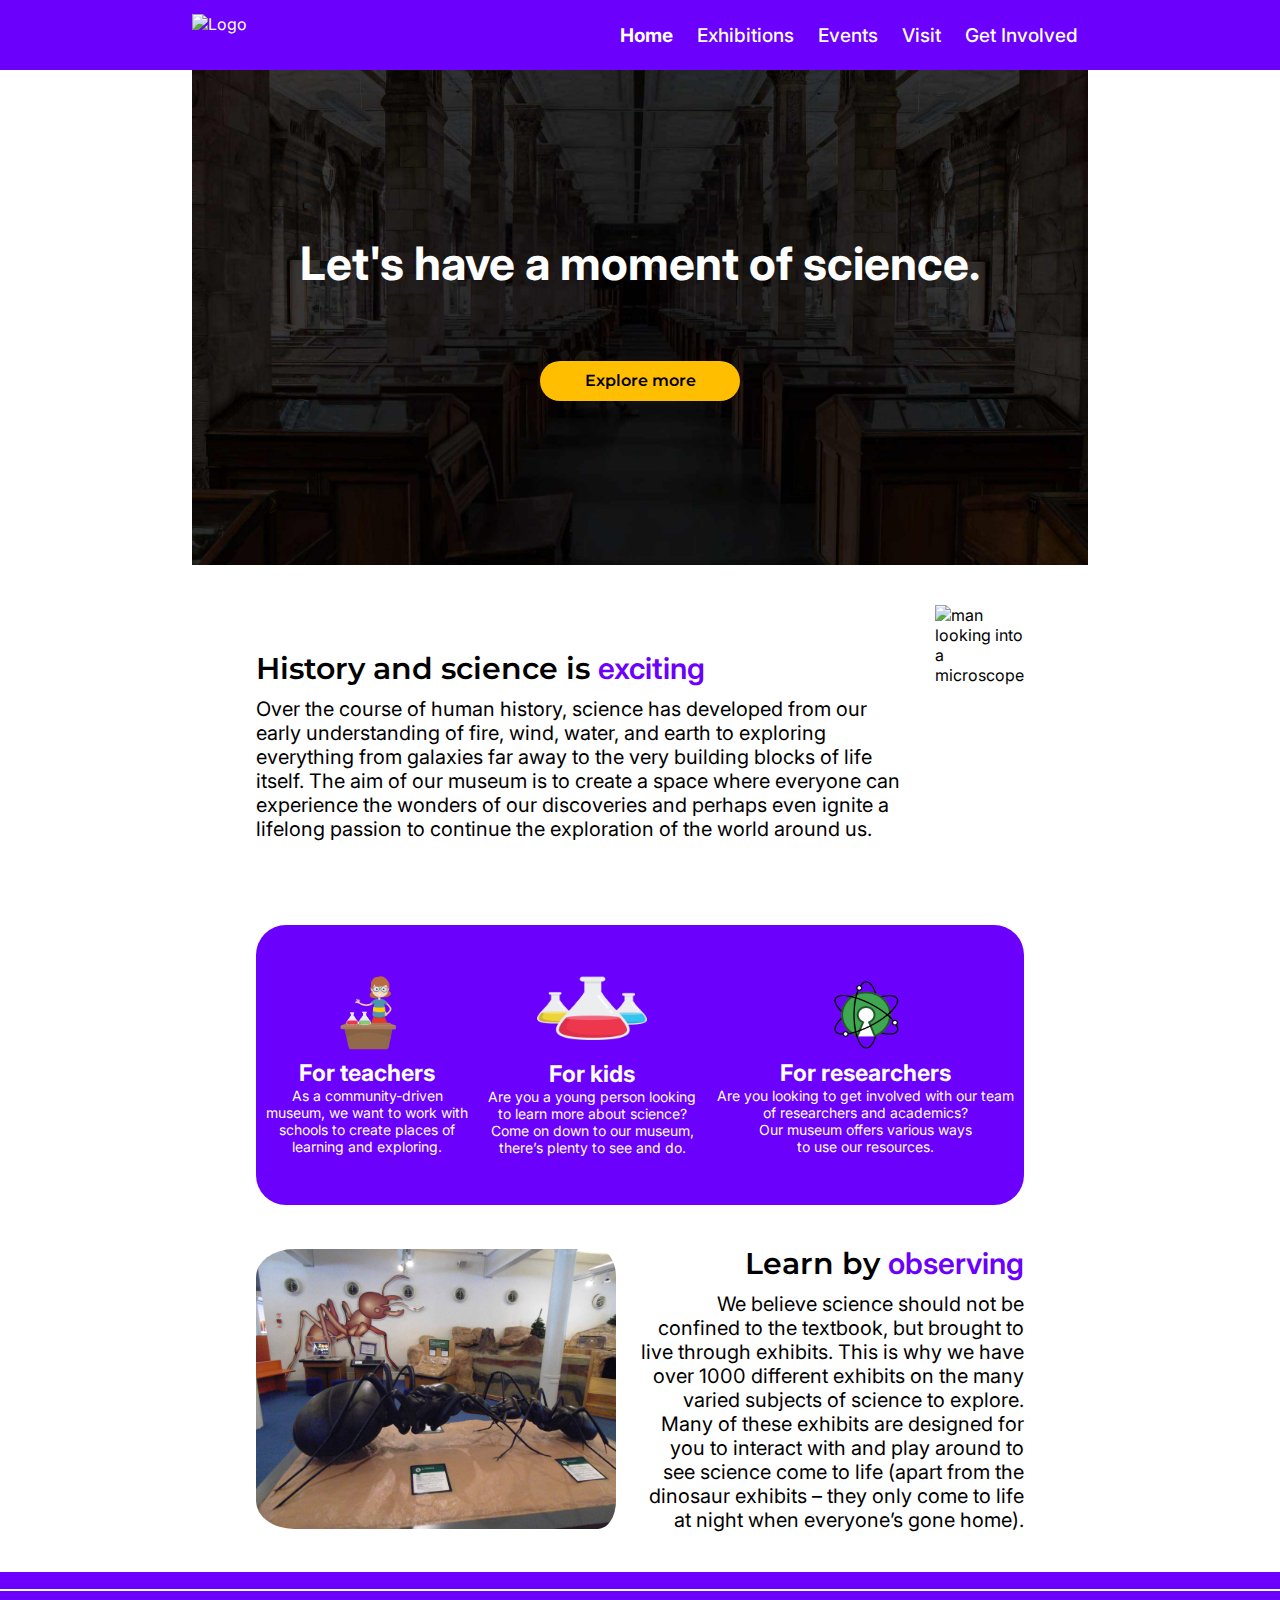
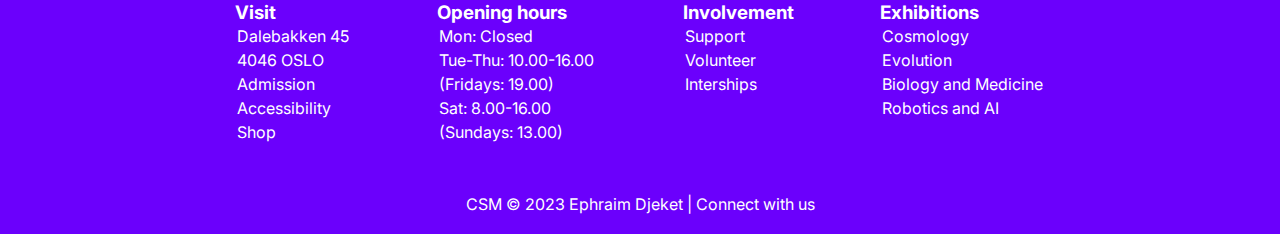
==== commit 25ef7d0e: "edits" ====
--- a/index.html
+++ b/index.html
@@ -19,6 +19,7 @@
         <a href="index.html">
         <img src="/images/Logo.png" alt="Logo" class="logo"></a>
             <label for="hamburger">
+                <div class="label">..</div>
                 <iconify-icon icon="ci:hamburger" style="color: white;" id="menu"></iconify-icon>
             </label>
             <input id="hamburger" type="checkbox">
@@ -49,7 +50,7 @@
                     very building blocks of life itself. The aim of our museum is to create a space where everyone can experience the wonders  of our discoveries and perhaps even ignite a lifelong passion to continue the exploration of the world around us.
                     </p>
                 </div>
-                <img class="man-microscope" src="images/people-219985_1280.jpg">
+                <img class="man-microscope" src="images/people-219985_1280.jpg" alt="man looking into a microscope">
              </section>
              <section class="purple-background">
                 <a href="GetInvolved.html">
--- a/style.css
+++ b/style.css
@@ -41,6 +41,10 @@
     font-size: 32px;
     font-weight: 500;
     font-family: 'Inter', sans-serif;
+}
+
+.label {
+    display: none;
 }
 
 
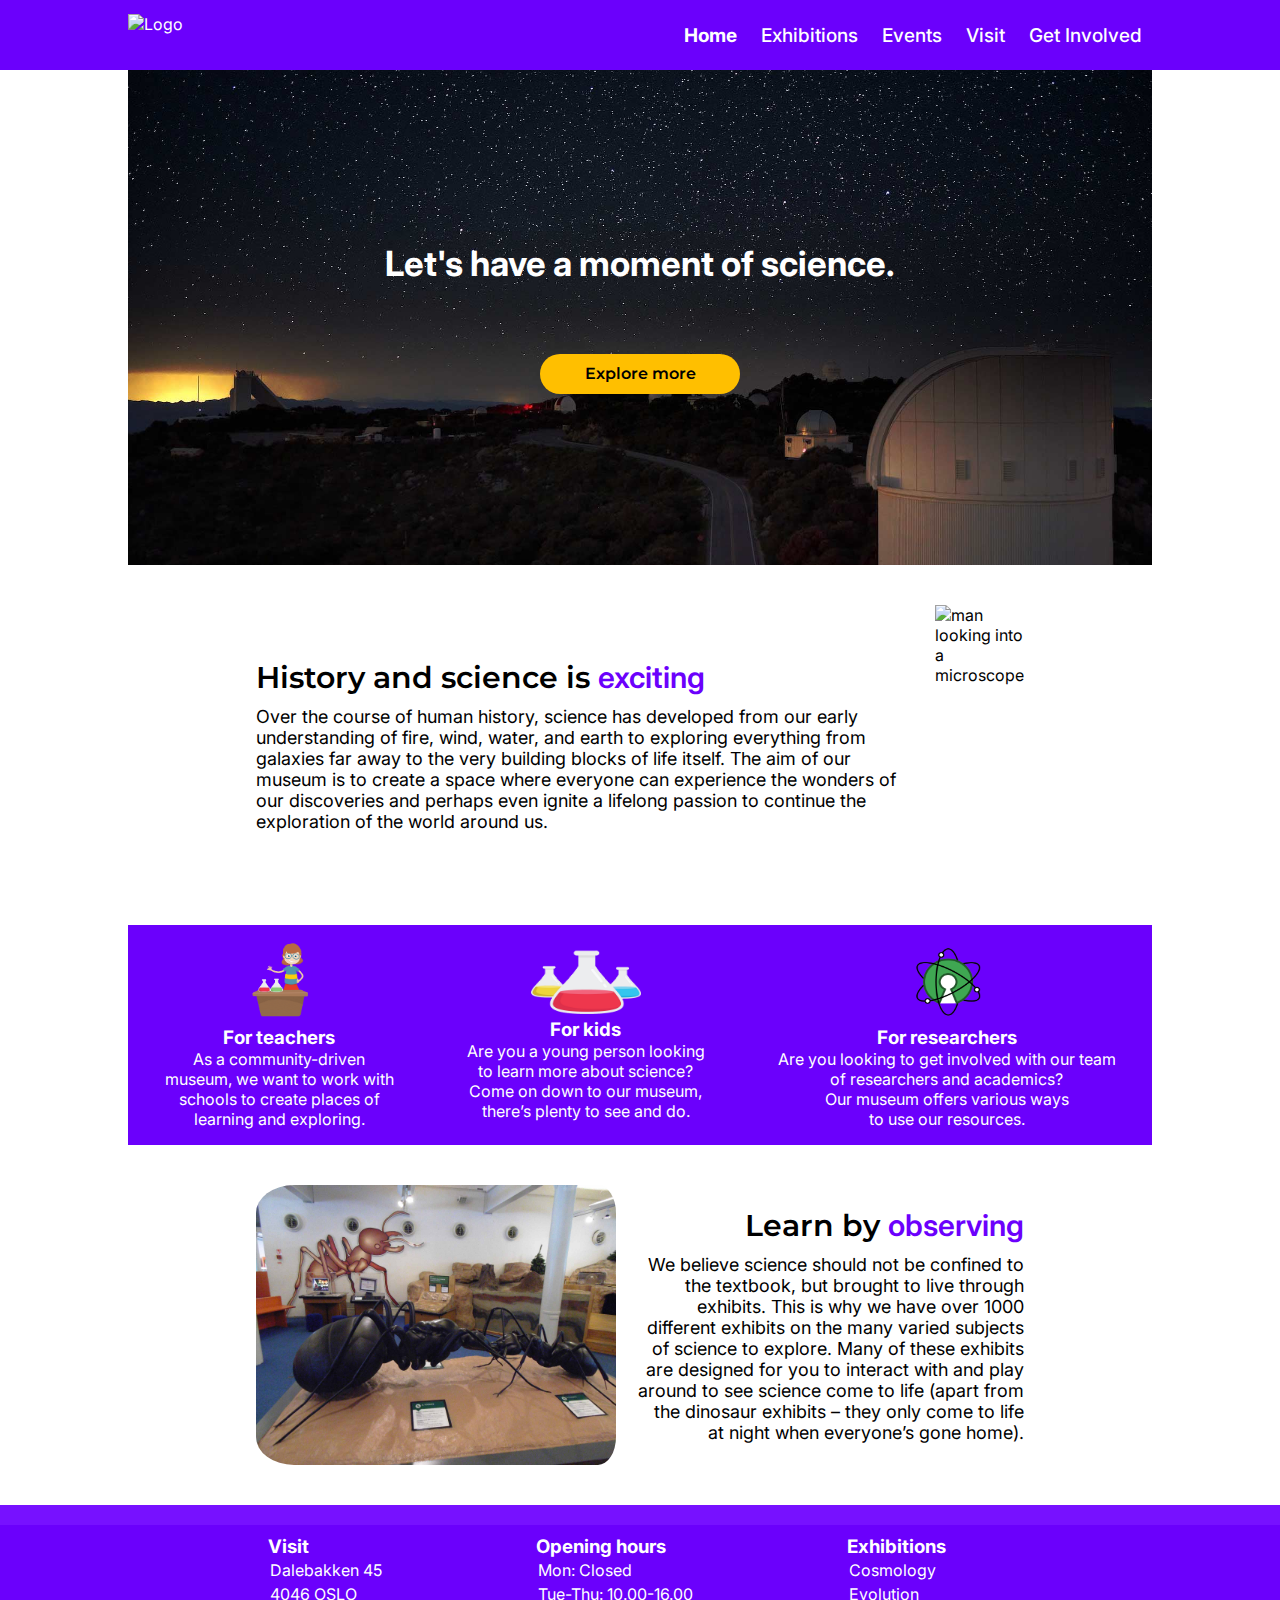
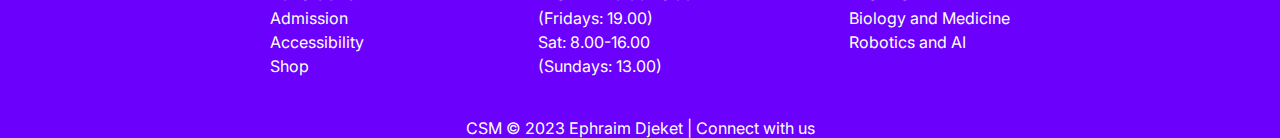
==== commit 67ac4094: "edits" ====
--- a/index.html
+++ b/index.html
@@ -19,7 +19,7 @@
         <a href="index.html">
         <img src="/images/Logo.png" alt="Logo" class="logo"></a>
             <label for="hamburger">
-                <div class="label">..</div>
+                <div class="label"></div>
                 <iconify-icon icon="ci:hamburger" style="color: white;" id="menu"></iconify-icon>
             </label>
             <input id="hamburger" type="checkbox">
@@ -44,7 +44,7 @@
             <section class="content-wrapper">
              <section class="first-section">
                 <div class="text-area1">   
-                <h1 class="front-text1">History and science is <span class="exciting"> exciting</span></h1>
+                <h2 class="front-text1">History and science is <span class="exciting"> exciting</span></h2>
                 <p>Over the course of human history, science has developed from our early understanding of 
                     fire, wind, water, and earth to exploring everything from galaxies far away to the 
                     very building blocks of life itself. The aim of our museum is to create a space where everyone can experience the wonders  of our discoveries and perhaps even ignite a lifelong passion to continue the exploration of the world around us.
@@ -52,30 +52,32 @@
                 </div>
                 <img class="man-microscope" src="images/people-219985_1280.jpg" alt="man looking into a microscope">
              </section>
+            </section>
              <section class="purple-background">
                 <a href="GetInvolved.html">
                 <div class="teacher-wrapper">
                     <img class="teacher" src="/images/option.png" alt="Teacher">
-                    <h2>For teachers</h2>
+                    <h3>For teachers</h3>
                     <p>As a community-driven</p><p> museum, we want to work with</p><p> schools to create places of</p><p>learning and exploring.</p>
                 </div></a>
                 <a href="GetInvolved.html">
                 <div class="kids-wrapper">
                     <img class="kids" src="/images/option2.png" alt="glass tubes with colorful liquid">
-                    <h2>For kids</h2>
+                    <h3>For kids</h3>
                     <p>Are you a young person looking</p><p> to learn more about science?</p><p> Come on down to our museum,</p><p> there’s plenty to see and do.</p>
                 </div></a>
                 <a href="GetInvolved.html">
                 <div class="researcher-wrapper">
                     <img class="researcher" src="/images/open-science-735787.png" alt="researcher logo">
-                    <h2>For researchers</h2>
+                    <h3>For researchers</h3>
                     <p>Are you looking to get involved  with our team</p><p> of researchers and academics?</p><p> Our museum offers various ways </p><p> to use our resources.</p>
                 </div></a>
             </section>
+            <section class="content-wrapper">
              <section class="second-section">
                 <img class="genoa" src="images/genoa-956405_1920.jpg" alt="statue of an ant"> 
                 <div class="text-area2">  
-                <h1 class="front-text1">Learn by <span class="observing"> observing</span></h1>
+                <h2 class="front-text1">Learn by <span class="observing"> observing</span></h2>
                 <p>We believe science should not be confined to the textbook, but brought to live through exhibits. This is why we have over 1000 different exhibits on the many varied subjects of science to explore. 
                     Many of these exhibits are designed for you to interact with and play around to see science come to life (apart from the dinosaur exhibits – they only come to life at night when everyone’s gone home).
                     </p>
@@ -106,13 +108,7 @@
                 <p>Sat: 8.00-16.00</p>
                 <p>(Sundays: 13.00)</p>
             </div></a>
-            <a href="GetInvolved.html">
-                <div class="Involvement">
-                    <h3>Involvement</h3>
-                    <p>Support</p>
-                    <p>Volunteer</p>
-                    <p>Interships</p>
-                </div></a>
+
                 <a href="Exhibitions.html">
             <div class="Exhibitions">
                 <h3>Exhibitions</h3>
@@ -123,7 +119,7 @@
             </div></a>
             </section>
             <p class="csm">CSM © 2023 Ephraim Djeket | Connect with us
-            <iconify-icon icon="akar-icons:facebook-fill" style="color: white;"></iconify-icon>
+            <a href="www.facebook.com" target="_blank"  rel=noopener noreferrer><iconify-icon icon="akar-icons:facebook-fill" style="color: white;"></iconify-icon></a>
             <iconify-icon icon="akar-icons:twitter-fill" style="color: white;"></iconify-icon>
             <iconify-icon icon="akar-icons:youtube-fill" style="color: white;"></iconify-icon>
             </p>
--- a/style.css
+++ b/style.css
@@ -9,10 +9,6 @@
     font-family: 'Inter', sans-serif;
 }
 
-body {
-    padding-top: 70px;
-}
-
 html, body, img, .purple-background {
     width: 100%;
 }
@@ -27,37 +23,31 @@
     background-position: center;
 }
 
-.hero-img {
-    background-image: url('/images/mavis-cw-1641281.jpg');
-    height: 35.5vh;
-}
-
-.contact-wrapper {
-    width: 54%;
-    color: white;
-}
-
-.contact-wrapper h2 {
-    font-size: 32px;
-    font-weight: 500;
-    font-family: 'Inter', sans-serif;
-}
 
 .label {
     display: none;
 }
 
 
-
-
 @media only screen and (max-width: 48em) {
     /* Top section */
+
+    body {
+        padding-top: 50px;
+    }
     
     .logo {
         width: 79px;
         margin-left: 20px;
     }
 
+    .nav-bar {
+        width: 100%;
+        display: flex;
+        justify-content: space-between;
+        align-items: center;
+    }
+
     #main-header {
         background-color: #6B00FC;
         width: 100%;
@@ -66,6 +56,8 @@
         justify-content: space-between;
         align-items: center;
         position: fixed;
+        z-index: 999;
+        top: 0;
     }
 
     #main-list {
@@ -76,8 +68,8 @@
         background-color: #6B00FC;
         color: white;
         text-align: center;
-        font-size: 15px;
-        font-weight: 600;
+        font-size: 0.938rem;
+        font-weight: 500;
     }
 
     li {
@@ -87,8 +79,7 @@
 
     #menu {
         font-size: 1.5em;
-        margin-right: 20px;
-            
+        margin-right: 20px;    
     }
 
     ul, #hamburger {
@@ -99,18 +90,103 @@
         display: block;
     }
 
+    .hero-img {
+        background-image: url('/images/ruoyu-li-3U9SZGA7nws-unsplash.jpg');
+        background-color: black;
+        object-fit: cover;
+        height: 55vh;
+        display: flex;
+        margin: auto;
+    }
+
+    .science-title h1 {
+        font-size: 1.25rem;
+        margin-bottom: 70px;
+    }
+
+    .explore-btn {
+        background-color: #FFBF00;
+        width: 100px;
+        height: 20px;
+        padding: 4px 0px;
+        border-radius: 20px;
+        cursor: pointer;
+        font-weight: 600;
+        display: flex;
+        justify-content: space-around;
+
+    }
+
+    .explore-btn a {
+        font-family: 'Montserrat', sans-serif;
+        font-size: 0.625rem;
+        color: black;
+    }
+
+    .science-title, .explore-btn {
+        color: white;
+        margin: auto;
+
+    }
+
+
+    .content-wrapper {
+        width: 90%;
+        margin: auto;
+    }
+
+    .front-text1 {
+        color: black;
+        font-weight: 600;
+        font-size: 1.25rem;
+        font-family: 'Montserrat', sans-serif;
+        text-align: center;
+    }
+
+    .text-area1 p, .text-area2 p {
+        font-size: 1rem;
+        padding-top: 10px;
+        text-align: center;
+        margin-bottom: 20px;
+    }
+
+    .exciting, .observing {
+        color:#6B00FC;
+    }
+    
+
+    .first-section {
+        display: flex;
+        flex-direction: column;
+        margin: 40px 0px;
+        align-items: center;
+    }
+
+    .man-microscope {
+        border-radius: 10%;
+        height: 180px;
+        width: 280px;
+    }
+
     .purple-background {
-        background-color: #6B00FC;
-        padding-top: 10px;
-        height: 180px;
-        display: flex;
-        justify-content: space-around;
-        font-size: 11px;
-    }
-    .teacher-wrapper {
-        align-items: center;
-        text-align: center;
-        color: white;
+        margin: auto;
+        background-color: #6B00FC;
+        height: 540px;
+        display: flex;
+        flex-direction: column;
+        justify-content: space-around;
+        align-items: center;
+        align-items: center;
+        text-align: center;
+        color: white;
+    }
+
+    .purple-background p {
+        font-size: 0.75rem;
+    }
+
+    .purple-background h3 {
+        font-size: 0.875rem;
     }
 
     .teacher {
@@ -118,352 +194,1127 @@
         height: 60px;
     }
 
-    .kids-wrapper {
-        align-items: center;
-        text-align: center;
-        color: white;
-    }
 
     .kids {
+        width: 70px;
+        height: 60px;
+    }
+
+    .researcher {
+        width: 60px;
+        height: 60px;
+    }
+
+
+    .second-section {
+        display: flex;
+        flex-direction: column-reverse;
+        margin: 40px 0px;
+        align-items: center;
+    }
+
+    .genoa {
+        border-radius: 10%;
+        height: 180px;
+        width: 280px;
+    }
+
+      /* Exhibition page */
+
+      .exhibition-wrapper {
+        width: 70%;
+        margin: auto;
+    }
+
+    .cosmology, .evolution, .biologyandmedicine, .ecology {
+        display: flex;
+        justify-content: space-around;
+        flex-direction: column;
+        align-items: center;
+        margin: 20px 0px;
+    }
+
+    .cosmology1, .evolution1, .biologyandmedicine1, .ecology1  {
+        width: 100%;
+    }
+
+    .cosmology-text, .evolution-text, .biologyandmedicine-text, .ecology-text {
+        font-size: 1rem;
+    }
+
+    .cosmology-text p, .evolution-text p, .biologyandmedicine-text p, .ecology-text p {
+        padding: 10px 0px;
+    }
+
+    .cosmology-text h2, .evolution-text h2, .biologyandmedicine-text h2, .ecology-text h2 {
+        font-size: 1.25rem;
+        padding: 3px;
+        background-color: #6B00FC;
+        color: white;
+    }
+
+    /* Event page */
+
+    .event-background {
+        background-image: url(images/exhibition-1863344_1920.jpg);
+        background-color: black;
+        height: 35vh;
+        display: flex;
+        justify-content: space-around;
+    }
+
+    .slogan-event {
+        color: white;
+        margin: auto 0px;
+    }
+
+    .slogan-event h1 {
+        font-size: 1.25rem;
+    }
+
+    .slogan-event p {
+        font-size: 0.75rem;
+    }
+
+    /* Universal for event page */
+
+    .first-block, .second-block, .second-wrapper, .third-block {
+        padding: 20px 0px;
+    }
+
+    .first-wrapper, .third-wrapper {
+        display: flex;
+        flex-direction: column;
+        justify-content: space-between;
+        text-align: center;
+        align-items: center;
+    }
+
+    .second-wrapper {
+        display: flex;
+        flex-direction: column-reverse;
+        justify-content: space-between;
+        text-align: center;
+        align-items: center;
+    }
+
+    .professor-wrapper h2, .energetica-wrapper h2, .night-wrapper h2 {
+        font-size: 1.125rem;
+    }
+
+    .professor-wrapper p, .energetica-wrapper p, .night-wrapper p {
+        font-size: 1rem;
+        padding: 5px;
+    }
+
+    /* Beginning of 1st section */
+
+    .first-block {
+        background-color: #FFBF00;
+    }
+    
+    .sheila {
+        height: 250px;
+        width: 250px;
+        border-radius: 50%;
+    }
+
+    /* End of 1st section */
+    /* Beginning of 2nd section */
+
+    .energetica {
+        margin-left: 10px;
+    }
+    
+    .energetica {
+        border-radius: 10px;
+        height: 180px;
+        width: 280px;
+        
+    }
+
+
+    /*End of 2nd section */
+    /* Beginning of 3rd section */
+
+    .third-block {
+        background-color: #038DF1;
+    }
+
+    .night {
+        border-radius: 10px;
+        width: 280px;
+    }
+
+    /* Visit page */
+
+    img.crowd-people, img.GetInvolved-img {
+        display: block;
+    }
+
+    .purplebanner-title {
+        background-color: #6B00FC;
+        width: 100%;
+        height: 100px;
+        display: flex;
+        justify-content: space-around;
+        color: white;
+    }
+
+    .purplebanner-title h1, .getinvolved-title h1 {
+        text-align: center;
+        margin: auto;
+        font-size: 1.25rem;
+    }
+
+
+    .visit-page {
+        margin: auto;
+    }
+
+    .visit-info-wrapper {
+        margin: auto;
+    }
+
+    .visit-page p {
+        font-size: 1rem;
+    }
+
+    .visit-page h3 {
+        font-size: 1,25rem;
+    }
+
+    .location-wrapper, .Admission-wrapper, .hours-wrapper, .accessibility-wrapper, .food-drink-wrapper, .shop-wrapper  {
+        border: 2px solid #6B00FC;
+        border-radius: 16px;
+        width: 70%;
+        margin: auto;
+        padding: 15px;
+    }
+
+    .location-wrapper, .Admission-wrapper, .hours-wrapper, .accessibility-wrapper, .food-drink-wrapper, .shop-wrapper, .support-text  {
+        margin-bottom: 30px;
+    }
+
+    .location-wrapper, .support-wrapper, .interships-wrapper {
+        margin-top: 20px;
+
+    }
+
+    .visit-wrapper {
+        margin-top: 20px
+    }
+
+    .admission-text {
+        padding-top: 10px;
+    }
+
+    /* Get involved page */
+
+    img.GetInvolved {
+        background-image: url('images/william-bout-264826.jpg');
+        display: block;
+    }
+    
+    .getinvolved-wrapper {
+       display: flex;
+       flex-direction: column;
+    }
+
+    .text-wrapper {
+        padding-right: 40px;
+        margin: 20px;
+    }
+
+    .support-text, .volunteer-text {
+        margin-top: 10px;
+    }
+
+    .form-wrapper {
+        display: flex;
+        justify-content: space-around;
+        margin: auto;
+        background-color: #6B00FC;
+        color: white;
+        border-radius: 10px;
+        width: 250px;
+        height: 300px;
+        margin: auto;
+        margin-bottom: 20px;
+      }
+
+      .form-wrapper h3 {
+        font-size: 1rem;
+        padding-top: 10px;
+        text-align: center;
+        margin-bottom: 20px;
+      }
+
+      label {
+        text-align: left;
+        font-size: 1rem;
+    
+      }
+
+      input {
+        border-radius: 8px;
+        width: 140px;
+        height: 25px;
+        border: none;
+        margin-bottom: 20px;
+      }
+
+      textarea  {
+        width: 140px;
+        height: 45px;
+      }
+
+      label, input{
+        display: flex;
+        flex-direction: column;
+      }
+
+      .form-submitbtn {
+        background-color: #FFBF00;
+        width: 130px;
+        height: 30px;
+        border-radius: 20px;
+        text-align: center;
+        margin: auto;
+        cursor: pointer;
+        font-weight: 600;
+        margin-top: 10px;
+        margin-right: 20px;
+      }
+
+      .form-submitbtn a {
+        color: black;
+        font-size: 0.813rem;
+      }
+
+    
+    .support-text, .volunteer-text {
+        margin-top: 10px;
+    }
+
+
+
+    /* Footer */
+
+    .contact-wrapper {
+        margin: auto;
+        width: 60%;
+    }
+
+    .line {
+        width: 100%;
+        height: 20px;
+        background-color: #7711FF;
+    }
+    
+    .footer-wrapper, .footer-wrapper1 {
+        background-color: #6B00FC;
+    }
+    
+    .footer-wrapper1 {
+        margin-top: 0px;
+    }
+    
+    
+    .footer-row{
+        width: 100%;
+        margin: auto;
+        color: white;
+        display: flex;
+        justify-content: space-around;
+        margin-top: 10px;
+        margin-bottom: 40px;
+    }
+
+    .footer-row h3 {
+        font-size: 0.875rem;
+    }
+
+    .footer-row p {
+        font-size: 0.625rem;
+        padding: 2px;
+    }
+
+    
+    .csm {
+        text-align: center;
+        color: white;
+        font-size: 0.75rem;
+    }
+
+}
+
+
+@media only screen and (min-width: 48.0625em) and (max-width: 64em) {
+
+    body {
+        padding-top: 60px;
+    }
+
+    .logo {
         width: 80px;
-        height: 60px; 
-    }
-
-    /* Mid section */
-
-    #front-text1 {
+        float: left;
+        
+    }
+
+    #hamburger, #menu {
+        display: none;
+    }
+
+    ul {
+        float: right;
+    }
+
+    li {
+        display: inline-block;
+        padding: 10px;
+        font-size: 1rem;
+        font-weight: 500;
+    }
+
+    #main-header {
+        background-color: #6B00FC;
+        margin: auto;
+        width: 100%;
+        height: 60px;
+        position: fixed;
+        display: flex;
+        align-items: center;
+        z-index: 999;
+        top: 0;
+    }
+
+    .nav-bar {
+        width: 70%;
+        margin: auto;
+    }
+
+
+    .hero-img {
+        width: 70%;
+        background-image: url('/images/ruoyu-li-3U9SZGA7nws-unsplash.jpg');
+        background-color: black;
+        object-fit: cover;
+        height: 55vh;
+        display: flex;
+        margin: auto;
+    }
+
+    .science-title h1 {
+        font-size: 1.563rem;
+        margin-bottom: 70px;
+    }
+
+    .explore-btn {
+        background-color: #FFBF00;
+        width: 150px;
+        height: 40px;
+        border-radius: 20px;
+        text-align: center;
+        padding: 9px 0px;
+        cursor: pointer;
+        font-weight: 600;
+
+    }
+
+    .explore-btn a {
+        font-family: 'Montserrat', sans-serif;
+        font-size: 0.938rem;
+        color: black;
+    }
+
+    .science-title, .explore-btn {
+        color: white;
+        margin: auto;
+    }
+
+
+    .content-wrapper {
+        width: 70%;
+        margin: auto;
+    }
+
+    .front-text1 {
         color: black;
         font-weight: 600;
-        font-size: 20px;
+        font-size: 1.563rem;
         font-family: 'Montserrat', sans-serif;
-        margin-top: 40px
-    }
-
-    #front-text2 {
+    }
+
+    .text-area1 p, .text-area2 p {
+        font-size: 1.125rem;
+        padding-top: 10px;
+    }
+
+    .text-area2 {
+        text-align: right;
+    }
+
+    .exciting, .observing {
         color:#6B00FC;
-        font-size: 40px;
-        font-weight: 600;
-        font-family: 'Montserrat', sans-serif;
-    }
-
-    .content-wrapper {
-        width: 8;
-        margin: auto;
-    }
-
-
-    .first-row {
+    }
+    
+
+    .first-section {
+        display: flex;
+        justify-content: space-around;
+        margin: 40px 0px;
+        align-items: center;
+    }
+
+    .man-microscope {
+        border-radius: 10%;
+        height: 280px;
+        width: 380px;
+        padding-left: 20px;
+    }
+
+    .purple-background {
+        margin: auto;
+        width: 100%;
+        background-color: #6B00FC;
+        height: 280px;
+        display: flex;
+        justify-content: space-around;
+        align-items: center;
+        align-items: center;
+        text-align: center;
+        color: white;
+    }
+
+    .purple-background p {
+        font-size: 1rem;
+    }
+
+    .purple-background h3 {
+        font-size: 1.125rem;
+    }
+
+
+    .second-section {
+        display: flex;
+        justify-content: space-around;
+        margin: 40px 0px;
+        align-items: center;
+    }
+
+    .genoa {
+        border-radius: 10%;
+        height: 280px;
+        width:  380px;
+        padding-right: 20px;
+    }
+
+    .teacher {
+        width: 80px;
+        height: 80px;
+    }
+
+    .kids-wrapper h2 {
+        margin-top: 16px;
+    }
+
+    .kids {
+        width: 110px;
+        height: 65px; 
+    }
+
+    .researcher {
+        width: 80px;
+        height: 80px;
+    }
+
+  /* Exhibition page */
+
+    .exhibition-wrapper {
+        width: 70%;
+        margin: auto;
+    }
+
+    .cosmology, .evolution, .biologyandmedicine, .ecology {
+        display: flex;
+        justify-content: space-around;
+        flex-direction: column;
+        align-items: center;
+        margin: 20px 0px;
+    }
+
+    .cosmology1, .evolution1, .biologyandmedicine1, .ecology1  {
+        width: 100%;
+    }
+
+    .cosmology-text, .evolution-text, .biologyandmedicine-text, .ecology-text {
+        font-size: 1rem;
+    }
+
+    .cosmology-text p, .evolution-text p, .biologyandmedicine-text p, .ecology-text p {
+        padding: 10px 0px;
+    }
+
+    .cosmology-text h2, .evolution-text h2, .biologyandmedicine-text h2, .ecology-text h2 {
+        font-size: 1.563rem;
+        padding: 3px;
+        background-color: #6B00FC;
+        color: white;
+    }
+
+    /* Event page */
+
+    .event-background {
+        background-image: url(images/exhibition-1863344_1920.jpg);
+        background-color: black;
+        height: 35vh;
+        display: flex;
+        justify-content: space-around;
+    }
+
+    .slogan-event {
+        color: white;
+        margin: auto 0px;
+    }
+
+    .slogan-event h1 {
+        font-size: 1.25rem;
+    }
+
+    .slogan-event p {
+        font-size: .9rem;
+    }
+
+    /* Universal for event page */
+
+    .first-block, .second-block, .third-block {
+        padding: 20px 0px;
+    }
+
+    .first-wrapper, .second-wrapper, .third-wrapper{
+        width: 80%;
+        margin: auto;
+        display: flex;
+        justify-content: space-between;
+        align-items: center;
+    }
+
+    .professor-wrapper h2, .energetica-wrapper h2, .night-wrapper h2 {
+        font-size: 1.125rem;
+    }
+
+    .professor-wrapper p, .energetica-wrapper p, .night-wrapper p {
+        font-size: 1.125rem;
+    }
+
+    .sheila, .night {
+        margin-left: 10px;
+    }
+
+    /* Beginning of 1st section */
+
+    .first-block {
+        background-color: #FFBF00;
+    }
+    
+    .sheila {
+        border-radius: 50%;
+        width: 35%;
+    }
+
+    /* End of 1st section */
+    /* Beginning of 2nd section */
+
+    .energetica {
+        margin-left: 10px;
+    }
+    
+    .energetica {
+        border-radius: 10px;
+        width: 33vh;
+        margin-right: 30px;
+    }
+
+    .energetica-wrapper {
+        text-align: right;
+        padding-left: 20px;
+    }
+
+    /*End of 2nd section */
+    /* Beginning of 3rd section */
+
+    .third-block {
+        background-color: #038DF1;
+    }
+
+    .night {
+        border-radius: 10px;
+        width: 16.063rem;
+        height: 23.25rem;
+    }
+
+    /* Visit page */
+
+    img.crowd-people {
+        display: block;
+    }
+
+    .visit-content {
+        width: 70%;
+        margin: auto;
+    }
+
+    .purplebanner-title {
+        background-color: #6B00FC;
+        width: 100%;
+        height: 100px;
+        display: flex;
+        justify-content: space-around;
+        color: white;
+    }
+
+    .purplebanner-title h1, .getinvolved-title h1 {
+        text-align: center;
+        margin: auto;
+        font-size: 1.25rem;
+    }
+
+    .getinvolved-wrapper {
+        width: 90%;
+        margin: auto;
+    }
+
+    .location-wrapper, .admission-text, .hours-wrapper, .accessibility-wrapper, .food-drink-wrapper, .shop-wrapper, .support-text  {
+        margin-bottom: 30px;
+    }
+
+    .location-wrapper, .support-wrapper, .interships-wrapper {
+        margin-top: 20px;
+
+    }
+
+    .admission-text {
+        padding-top: 10px;
+    }
+
+    .location-wrapper, .Admission-wrapper, .hours-wrapper, .accessibility-wrapper, .food-drink-wrapper, .shop-wrapper  {
+        border: 2px solid #6B00FC;
+        border-radius: 16px;
+        width: auto;
+        padding: 15px;
+    }
+
+    .location-wrapper, .Admission-wrapper, .hours-wrapper, .accessibility-wrapper, .food-drink-wrapper, .shop-wrapper, .support-text  {
+        margin-bottom: 30px;
+    }
+
+    .location-wrapper, .support-wrapper, .interships-wrapper {
+        margin-top: 20px;
+
+    }
+
+    .visit-wrapper {
+        height: 680px;
+        margin-top: 20px
+    }
+
+    .first-three {
+        float: left;
+        width: 45%;
+    }
+
+    .second-three {
+        float: right;
+        width: 45%;
+        margin-top: 20px;
+    }
+
+    .admission-text {
+        padding-top: 10px;
+    }
+
+    /* Get involved page */
+    
+    img.GetInvolved {
+        background-image: url('images/william-bout-264826.jpg');
+        display: block;
+        object-fit: cover;
+    }
+
+    .getinvolved-wrapper {
+        display: flex;
+        flex-direction: column;
+     }
+ 
+     .text-wrapper {
+         margin: 20px;
+     }
+ 
+     .support-text, .volunteer-text {
+         margin-top: 10px;
+     }
+ 
+     .form-wrapper {
+         display: flex;
+         justify-content: space-around;
+         margin: auto;
+         background-color: #6B00FC;
+         color: white;
+         border-radius: 10px;
+         width: 250px;
+         height: 300px;
+         margin: auto;
+         margin-bottom: 20px;
+       }
+ 
+       .form-wrapper h3 {
+         font-size: 1rem;
+         padding-top: 10px;
+         text-align: center;
+         margin-bottom: 20px;
+       }
+ 
+       label {
+         text-align: left;
+         font-size: 1rem;
+     
+       }
+ 
+       input {
+         border-radius: 8px;
+         width: 140px;
+         height: 25px;
+         border: none;
+         margin-bottom: 20px;
+       }
+ 
+       textarea  {
+         width: 140px;
+         height: 45px;
+       }
+ 
+       label, input{
+         display: flex;
+         flex-direction: column;
+       }
+ 
+       .form-submitbtn {
+         background-color: #FFBF00;
+         width: 130px;
+         height: 30px;
+         border-radius: 20px;
+         text-align: center;
+         margin: auto;
+         cursor: pointer;
+         font-weight: 600;
+         margin-top: 10px;
+         margin-right: 20px;
+       }
+ 
+       .form-submitbtn a {
+         color: black;
+         font-size: 0.813rem;
+       }
+ 
+     
+     .support-text, .volunteer-text {
+         margin-top: 10px;
+     }
+ 
+    /* Footer */
+
+    .contact-wrapper {
+        margin: auto;
+        width: 60%;
+    }
+
+    .line {
+        width: 100%;
+        height: 20px;
+        background-color: #7711FF;
+    }
+
+    .footer-wrapper, .footer-wrapper1 {
+        background-color: #6B00FC;
+    }
+
+    .footer-wrapper1 {
+        margin-top: 0px;
+    }
+
+    .getinvolved-top {
+        width: 70%;
+        margin: auto;
+     }
+    
+     .getinvolved-img {
+        background-image: url('images/william-bout-264826.jpg');
+        height: 400px;
+    }
+
+    .getinvolved-wrapper {
+        display: flex;
+        justify-content: space-around;
+        width: 70%;
+        margin: auto;
+    }
+
+    .text-wrapper {
+        margin: 20px;
+    }
+
+    .support-text, .volunteer-text {
+        margin-top: 10px;
+    }
+
+    .form-wrapper {
+        display: flex;
+        justify-content: space-around;
+        align-items: center;
+        background-color: #6B00FC;
+        color: white;
+        border-radius: 20px;
+        width: 360px;
+        height: 380px;
+        margin: auto;
+        margin-top: 40px;
+      }
+
+      .form-wrapper h3 {
+        font-size: 1.438rem;
+        text-align: center;
         margin-bottom: 20px;
+      }
+
+      label {
         text-align: left;
-    }
-    
-    .skelekton {
-        background-image: url(images/samuel-zeller-113381.jpg);
-        height: 50vh;
-    }
-
-    .second-slogan {
-        margin: 12px 0px;
-        text-align: right;
-    }
-    
-    .second-row {
+        font-size: 1.063rem;
+    
+      }
+
+      input {
+        border-radius: 8px;
+        width: 240px;
+        height: 35px;
+        border: none;
         margin-bottom: 20px;
-        text-align: right;
-    }
-
-    .explore-btn {
-        background-color: #6B00FC;
+      }
+
+      textarea  {
+        width: 240px;
+        height: 75px;
+      }
+
+      label, input{
+        display: flex;
+        flex-direction: column;
+      }
+
+      .form-submitbtn {
+        background-color: #FFBF00;
         width: 200px;
         height: 40px;
         border-radius: 20px;
-        margin: auto;
         text-align: center;
         padding: 9px 0px;
-
-    }
-
-    .explore-btn a {
+        margin: auto;
+        cursor: pointer;
+        font-weight: 600;
+        margin-top: 10px;
+      }
+
+      .form-submitbtn a {
+        color: black;
+      }
+
+
+    .footer-row{
+        width: 70%;
+        margin: auto;
+        color: white;
+        display: flex;
+        justify-content: space-around;
+        margin-top: 10px;
+        margin-bottom: 40px;
+    }
+
+    .footer-row p {
+        font-size: 0.813rem;
+        padding: 2px;
+    }
+
+    .footer-row h3 {
+        font-size: 1rem;
+    }
+
+
+    .csm {
+        text-align: center;
+        color: white;
+        font-size: 0.813rem;
+    }
+
+}
+
+@media only screen and (min-width: 64em) {
+
+    body {
+        padding-top: 70px;
+    }
+
+    .logo {
+        width: 110px;
+        float: left;
+        
+    }
+
+    #hamburger, #menu {
+        display: none;
+    }
+
+    ul {
+        float: right;
+    }
+
+    li {
+        display: inline-block;
+        padding: 10px;
+        font-size: 1.188rem;
+        font-weight: 500;
+    }
+
+    #main-header {
+        background-color: #6B00FC;
+        margin: auto;
+        width: 100%;
+        height: 70px;
+        position: fixed;
+        display: flex;
+        align-items: center;
+        z-index: 999;
+        top: 0;
+    }
+
+    .nav-bar {
+        width: 80%;
+        margin: auto;
+    }
+
+
+    .hero-img {
+        width: 80%;
+        background-image: url('/images/ruoyu-li-3U9SZGA7nws-unsplash.jpg');
+        background-color: black;
+        object-fit: cover;
+        height: 55vh;
+        display: flex;
+        margin: auto;
+    }
+
+
+    .content-wrapper {
+        width: 60%;
+        margin: auto;
+    }
+
+    .front-text1 {
+        color: black;
+        font-weight: 600;
+        font-size: 1.875rem;
         font-family: 'Montserrat', sans-serif;
     }
 
-    /* Exhibition page */
-
-    .title-space {
-        margin: 20px auto 0px auto;
-    }
-
-    .p-space {
-        margin: 10px auto 0px auto;
-    }
-
-    .title-space, .p-space {
-        width: 90%;
-    }
-
-    .cosmology {
-        background-image: url(images/celso-405219.jpg);
-        height: 25vh;
-    }
-
-    .evolution {
-        background-image: url(images/mammoth-1257288_1920.jpg);
-        height: 35vh;
-        margin-top: 40px;
-    }
-
-    .BiologyandMedicine {
-        background-image: url(images/heart-2607178_1920.jpg);
-        height: 35vh;
-        margin-top: 40px;
-    }
-
-    .RoboticsandAI {
-        background-image: url(images/samuel-zeller-158996.jpg);
-        height: 50vh;
-        margin-top: 40px;
-    }
-
-    /* Event page */
-
-    .event-background {
-        background-image: url(images/exhibition-1863344_1920.jpg);
-        height: 35vh;
-        display: flex;
-        justify-content: space-around;
-    }
-
-    .slogan-event {
-        color: white;
-        margin: auto 0px;
-    }
-
-    .slogan-event h1 {
-        font-size: 1.4rem;
-    }
-
-    .slogan-event p {
-        font-size: 0.7rem;
-    }
-
-    /* Universal for event page */
-
-    .first-block, .second-block, .third-block {
-        padding: 20px 0px;
-    }
-
-    .first-wrapper, .second-wrapper, .third-wrapper{
-        width: 70%;
-        margin: auto;
-        display: flex;
-        justify-content: space-between;
-        align-items: center;
-    }
-
-    .professor-wrapper h2, .energetica-wrapper h2, .night-wrapper h2 {
-        font-size: 17px;
-    }
-
-    .professor-wrapper p, .energetica-wrapper p, .night-wrapper p {
-        font-size: 13px;
-    }
-
-    .sheila, .night {
-        margin-left: 10px;
-    }
-
-    /* Beginning of 1st section */
-
-    .first-block {
+    .exciting, .observing {
+        color:#6B00FC;
+    }
+    
+
+    .first-section {
+        display: flex;
+        justify-content: space-around;
+        margin: 40px 0px;
+        align-items: center;
+    }
+
+    .man-microscope {
+        border-radius: 10%;
+        height: 280px;
+        width: 380px;
+        padding-left: 20px;
+    }
+
+    .purple-background {
+        margin: auto;
+        width: 80%;
+        background-color: #6B00FC;
+        height: 220px;
+        display: flex;
+        justify-content: space-around;
+        align-items: center;
+        align-items: center;
+        text-align: center;
+        color: white;
+    }
+
+    .purple-background p {
+        font-size: 1rem;
+    }
+
+    .purple-background h2 {
+        font-size: 1.125rem;
+    }
+
+
+    .second-section {
+        display: flex;
+        justify-content: space-around;
+        margin: 40px 0px;
+        align-items: center;
+    }
+
+    .genoa {
+        border-radius: 10%;
+        height: 280px;
+        width:  380px;
+        padding-right: 20px;
+    }
+
+    .text-area1 p, .text-area2 p {
+        font-size: 1.125rem;
+        padding-top: 10px;
+    }
+
+    .text-area2 {
+        text-align: right;
+    }
+
+    .science-title h1 {
+        font-size: 2.175rem;
+    }
+
+    .science-title, .explore-btn {
+        color: white;
+        margin: auto;
+    }
+    .explore-btn {
         background-color: #FFBF00;
-    }
-    
-    .sheila {
-        border-radius: 50%;
-        width: 20%;
-    }
-
-    /* End of 1st section */
-    /* Beginning of 2nd section */
-
-    .energetica {
-        margin-left: 10px;
-    }
-    
-    .energetica {
-        border-radius: 10px;
-        width: 100%;
-        margin-right: 30px;
-    }
-
-    .energetica-wrapper {
-        text-align: right;
-        padding-left: 20px;
-    }
-
-    /*End of 2nd section */
-    /* Beginning of 3rd section */
-
-    .third-block {
-        background-color: #038DF1;
-    }
-
-    .night {
-        border-radius: 10px;
-        width: 30%;
-    }
-
-    /* Visit page */
-
-    .map {
-        background-image: url(images/GPS_map_generated.jpg);
-        height: 50vh;
-        background-position: center 40px;
-    }
-
-    .map-banner {
-        background-color: #6B00FC;
-        height: 100px;
-        display: flex;
-        justify-content: space-around;
-        color: white;
-    }
-
-    .map-banner h2 {
-        margin: auto 0px;
-        color: white;
-    }
-
-    .visit-content {
-        width: 80%;
-        margin: auto;
-    }
-
-    .getinvolved-wrapper {
-        width: 80%;
-        margin: auto;
-    }
-
-    .location-wrapper, .admission-text, .hours-wrapper, .accessibility-wrapper, .food-drink-wrapper, .shop-wrapper, .support-text  {
-        margin-bottom: 30px;
-    }
-
-    .location-wrapper, .support-wrapper, .interships-wrapper {
-        margin-top: 20px;
-
-    }
-
-    .admission-text {
-        padding-top: 10px;
-    }
-
-    /* Get involved page */
-    
-    .getinvolved-img {
-        background-image: url('images/william-bout-264826.jpg');
-        height: 40vh;
-    }
-
-    .support-text, .volunteer-text {
-        margin-top: 10px;
-    }
-
-    /* Footer */
-
-}
-
-
-@media only screen and (min-width: 48em) and (max-width: 64em) {
-
-    .hero-img {
-        width: 100%;
-        background-image: url('/images/mavis-cw-1641281.jpg');
-        object-fit: cover;
-        height: 45vh;
-        display: flex;
-    }
-
-    .science-title h1 {
-        font-size: 1.875rem;
-    }
-
-    .science-title, .explore-btn {
-        color: white;
-        margin: auto;
-    }
-    .explore-btn {
-        background-color: #6B00FC;
         width: 200px;
         height: 40px;
         border-radius: 20px;
         text-align: center;
         padding: 9px 0px;
         margin-top: 70px;
+        cursor: pointer;
+        font-weight: 600;
 
     }
 
     .explore-btn a {
         font-family: 'Montserrat', sans-serif;
-    }
-    
-    .logo {
-        width: 79px;
-        margin-left: 52px;
-        
-    }
-
-    #main-header {
-        background-color: #6B00FC;
-        width: 100%;
-        height: 51px;
-        display: flex;
-        justify-content: space-between;
-        align-items: center;
-        position: fixed;
-    }
-
-    #hamburger, #menu {
-        display: none;
-    }
-
-    ul {
-        margin-right: 42px;
-    }
-
-    li {
-        display: inline-block;
-        padding: 10px;
-    }
-
-    .first-row, .second-row {
-        display: flex;
-        align-items: center;
-        justify-content: space-between;
-        font-size: 20px;
-    }
-
-    .man-microscope {
-        height: 260px;
-        width: 380px;
-        padding-left: 20px;
-    }
-
-    .purple-background {
-        width: 100%;
-        margin: auto;
-        background-color: #6B00FC;
-        padding-top: 10px;
-        height: 230px;
-        display: flex;
-        justify-content: space-around;
-        font-size: .8rem;
-    }
-
-    .purple-background-ext{
-        width: 100%;
-        height: 70px;
-        background-color: #6B00FC;
-    }
+        color: black;
+    }
+
 
     .more-info-btn {
         background-color: #FFBF00;
@@ -482,11 +1333,7 @@
         font-family: 'Montserrat', sans-serif;
     }
 
-    .teacher-wrapper, .kids-wrapper, .researcher-wrapper {
-        align-items: center;
-        text-align: center;
-        color: white;
-    }
+
 
     .teacher {
         width: 80px;
@@ -497,10 +1344,6 @@
         margin-top: 16px;
     }
 
-    .researcher-wrapper h2 {
-        margin-top: 0px;
-    }
-
     .kids {
         width: 110px;
         height: 65px; 
@@ -511,416 +1354,11 @@
         height: 80px;
     }
 
-    .genoa {
-        height: 260px;
-        width: 380px;
-        padding-right: 20px;
-    }
-
-    /* Mid section */
-
-    #front-text1 {
-        color: black;
-        font-weight: 500;
-        font-size: 2.5rem;
-        font-family: 'Montserrat', sans-serif;
-        margin-top: 10px
-    }
-
-    #front-text2 {
-        color:#6B00FC;
-        font-size: 2.813rem;
-        font-weight: 600;
-        font-family: 'Montserrat', sans-serif;
-    }
-
-
-
-    .content-wrapper {
-        width: 90%;
-        margin: auto;
-    }
-
-
-    .first-row {
-        margin-bottom: 20px;
-        text-align: left;
-    }
-    
-
-    .second-slogan {
-        margin: 12px 0px;
-        text-align: right;
-    }
-    
-    .second-row {
-        margin-bottom: 20px;
-        text-align: right;
-    }
-
     /* Exhibition page */
 
-    .cosmology {
-        display: none;
-    }
-
-    .container {
-        width: 90%;
-        margin: auto;
-        display: flex;
-        align-items: center;
-    }
-
-    .cosmology1 {
-        height: 100px;
-        width: 200px;
-
-    }
-
-    /* Event page */
-
-    .event-background {
-        background-image: url(images/exhibition-1863344_1920.jpg);
-        height: 35vh;
-        display: flex;
-        justify-content: space-around;
-    }
-
-    .slogan-event {
-        color: white;
-        margin: auto 0px;
-    }
-
-    .slogan-event h1 {
-        font-size: 1.7rem;
-    }
-
-    .slogan-event p {
-        font-size: .9rem;
-    }
-
-    /* Universal for event page */
-
-    .first-block, .second-block, .third-block {
-        padding: 20px 0px;
-    }
-
-    .first-wrapper, .second-wrapper, .third-wrapper{
+    .exhibition-wrapper {
         width: 80%;
         margin: auto;
-        display: flex;
-        justify-content: space-between;
-        align-items: center;
-    }
-
-    .professor-wrapper h2, .energetica-wrapper h2, .night-wrapper h2 {
-        font-size: 22px;
-    }
-
-    .professor-wrapper p, .energetica-wrapper p, .night-wrapper p {
-        font-size: 20px;
-    }
-
-    .sheila, .night {
-        margin-left: 10px;
-    }
-
-    /* Beginning of 1st section */
-
-    .first-block {
-        background-color: #FFBF00;
-    }
-    
-    .sheila {
-        border-radius: 50%;
-        max-width: 30%;
-    }
-
-    /* End of 1st section */
-    /* Beginning of 2nd section */
-
-    .energetica {
-        margin-left: 10px;
-    }
-    
-    .energetica {
-        border-radius: 10px;
-        width: 33vh;
-        margin-right: 30px;
-    }
-
-    .energetica-wrapper {
-        text-align: right;
-        padding-left: 20px;
-    }
-
-    /*End of 2nd section */
-    /* Beginning of 3rd section */
-
-    .third-block {
-        background-color: #038DF1;
-    }
-
-    .night {
-        border-radius: 10px;
-        width: 16.063rem;
-        height: 23.25rem;
-    }
-
-    /* Visit page */
-
-    .map {
-        background-image: url(images/GPS_map_generated.jpg);
-        height: 60vh;
-        background-position: center -10px;
-    }
-
-    .map-banner {
-        background-color: #6B00FC;
-        height: 100px;
-        display: flex;
-        justify-content: space-around;
-        color: white;
-    }
-
-    .map-banner h2 {
-        margin: auto 0px;
-        color: white;
-    }
-
-    .visit-content {
-        width: 70%;
-        margin: auto;
-    }
-
-    .getinvolved-wrapper {
-        width: 90%;
-        margin: auto;
-    }
-
-    .location-wrapper, .admission-text, .hours-wrapper, .accessibility-wrapper, .food-drink-wrapper, .shop-wrapper, .support-text  {
-        margin-bottom: 30px;
-    }
-
-    .location-wrapper, .support-wrapper, .interships-wrapper {
-        margin-top: 20px;
-
-    }
-
-    .admission-text {
-        padding-top: 10px;
-    }
-
-    /* Get involved page */
-    
-    .getinvolved-img {
-        background-image: url('images/william-bout-264826.jpg');
-        height: 50vh;
-    }
-
-    .support-text, .volunteer-text {
-        margin-top: 10px;
-    }
-
-}
-
-@media only screen and (min-width: 64em) {
-
-    .logo {
-        width: 110px;
-        float: left;
-        
-    }
-
-    #hamburger, #menu {
-        display: none;
-    }
-
-    ul {
-        float: right;
-    }
-
-    li {
-        display: inline-block;
-        padding: 10px;
-        font-size: 19px;
-        font-weight: 500;
-    }
-
-    #main-header {
-        background-color: #6B00FC;
-        margin: auto;
-        width: 100%;
-        height: 70px;
-        position: fixed;
-        display: flex;
-        align-items: center;
-        z-index: 999;
-        top: 0;
-    }
-
-    .nav-bar {
-        width: 70%;
-        margin: auto;
-    }
-
-
-    .hero-img {
-        width: 70%;
-        background-image: url('/images/mavis-cw-1641281.jpg');
-        object-fit: cover;
-        height: 55vh;
-        display: flex;
-        margin: auto;
-    }
-
-
-    .content-wrapper {
-        width: 60%;
-        margin: auto;
-    }
-
-    .front-text1 {
-        color: black;
-        font-weight: 600;
-        font-size: 30px;
-        font-family: 'Montserrat', sans-serif;
-    }
-
-    .exciting, .observing {
-        color:#6B00FC;
-    }
-    
-
-    .first-section {
-        display: flex;
-        justify-content: space-around;
-        margin: 40px 0px;
-        align-items: center;
-    }
-
-    .man-microscope {
-        border-radius: 10%;
-        height: 280px;
-        width: 380px;
-        padding-left: 20px;
-    }
-
-    .purple-background {
-        margin: auto;
-        border-radius: 30px;
-        background-color: #6B00FC;
-        height: 280px;
-        display: flex;
-        justify-content: space-around;
-        align-items: center;
-        align-items: center;
-        text-align: center;
-        color: white;
-    }
-
-    .purple-background p {
-        font-size: 14px;
-    }
-
-    .purple-background h2 {
-        font-size: 23px;
-    }
-
-
-    .second-section {
-        display: flex;
-        justify-content: space-around;
-        margin: 40px 0px;
-        align-items: center;
-    }
-
-    .genoa {
-        border-radius: 10%;
-        height: 280px;
-        width:  380px;
-        padding-right: 20px;
-    }
-
-    .text-area1 p, .text-area2 p {
-        font-size: 20px;
-        padding-top: 10px;
-    }
-
-    .text-area2 {
-        text-align: right;
-    }
-
-    .science-title h1 {
-        font-size: 2.875rem;
-    }
-
-    .science-title, .explore-btn {
-        color: white;
-        margin: auto;
-    }
-    .explore-btn {
-        background-color: #FFBF00;
-        width: 200px;
-        height: 40px;
-        border-radius: 20px;
-        text-align: center;
-        padding: 9px 0px;
-        margin-top: 70px;
-        cursor: pointer;
-        font-weight: 600;
-
-    }
-
-    .explore-btn a {
-        font-family: 'Montserrat', sans-serif;
-        color: black;
-    }
-
-
-    .more-info-btn {
-        background-color: #FFBF00;
-        width: 200px;
-        height: 40px;
-        border-radius: 20px;
-        text-align: center;
-        padding: 9px 0px;
-        margin: auto;
-        cursor: pointer;
-        font-weight: 600;
-    }
-
-    .more-info-btn a {
-        color: black;
-        font-family: 'Montserrat', sans-serif;
-    }
-
-
-
-    .teacher {
-        width: 80px;
-        height: 80px;
-    }
-
-    .kids-wrapper h2 {
-        margin-top: 16px;
-    }
-
-    .kids {
-        width: 110px;
-        height: 65px; 
-    }
-
-    .researcher {
-        width: 80px;
-        height: 80px;
-    }
-
-    /* Exhibition page */
-
-    .exhibition-wrapper {
-        width: 70%;
-        margin: auto;
     }
 
     .cosmology, .evolution, .biologyandmedicine, .ecology {
@@ -928,6 +1366,10 @@
         justify-content: space-around;
         align-items: center;
         margin: 20px 0px;
+    }
+
+    .cosmology1, .evolution1, .biologyandmedicine1, .ecology1 {
+        margin-bottom: auto;
     }
 
     .cosmology1 {
@@ -951,39 +1393,41 @@
     }
 
     .cosmology-text, .evolution-text, .biologyandmedicine-text, .ecology-text {
-        font-size: 18px;
+        font-size: 1.125rem;
         padding-right: 30px;
+        margin-bottom: auto;
     }
 
     .cosmology-text h2, .evolution-text h2, .biologyandmedicine-text h2, .ecology-text h2 {
-        font-size: 30px;
+        font-size: 1.875rem;
+        background-color: #6B00FC;
+        color: white;
     }
 
     /* Universal for event page */
 
     .event-wrapper {
-        width: 70%;
-        margin: auto;
-    }
-
-    .first-block, .second-block, .third-block {
+        width: 80%;
+        margin: auto;
+    }
+
+    .first-block, .second-block, .second-wrapper, .third-block {
         padding: 20px 0px;
-    }
-
-    .first-wrapper, .second-wrapper, .third-wrapper{
         width: 80%;
         margin: auto;
+    }
+
+    .first-wrapper, .second-wrapper, .third-wrapper {
+        width: 50%;
+        margin: auto;
         display: flex;
         justify-content: space-between;
         align-items: center;
     }
 
-    .professor-wrapper h2, .energetica-wrapper h2, .night-wrapper h2 {
-        font-size: 18px;
-    }
-
     .professor-wrapper p, .energetica-wrapper p, .night-wrapper p {
-        font-size: 20px;
+        font-size: 1.125rem;
+        padding-right: 20px;
     }
 
     .sheila, .night {
@@ -998,7 +1442,8 @@
     
     .sheila {
         border-radius: 50%;
-        max-width: 250px;
+        height: 250px;
+        width: 250px;
     }
 
     /* End of 1st section */
@@ -1010,12 +1455,11 @@
     
     .energetica {
         border-radius: 10px;
-        width: 33vh;
+        width: 43vh;
         margin-right: 30px;
     }
 
     .energetica-wrapper {
-        text-align: right;
         padding-left: 20px;
     }
 
@@ -1025,17 +1469,19 @@
     .third-block {
         background-color: #038DF1;
     }
-
     .night {
         border-radius: 10px;
-        width: 33vh;
+        width: 43vh;
     }
 
     .event-background {
         background-image: url(images/exhibition-1863344_1920.jpg);
-        height: 35vh;
-        display: flex;
-        justify-content: space-around;
+        background-color: black;
+        object-fit: cover;
+        height: 45vh;
+        display: flex;
+        justify-content: space-around;
+        margin: auto;
     }
 
     .slogan-event {
@@ -1044,16 +1490,16 @@
     }
 
     .slogan-event h1 {
-        font-size: 40px;
+        font-size: 2.175rem;
     }
 
     .slogan-event p {
-        font-size: 20px;
+        font-size: 1.25rem;
     }
 
     /* Visit page */
 
-    .map-banner {
+    .crowd-banner {
         background-color: #6B00FC;
         height: 100px;
         display: flex;
@@ -1061,37 +1507,191 @@
         color: white;
     }
 
-    .map-title {
-        margin: auto;
-    }
-
-
-    .map {
-        background-image: url(images/michael-van-kerckhove-iN3xWBNHmnw-unsplash.jpg);
+    .crowd-title {
+        margin: auto;
+        font-size: 1.25rem;
+    }
+
+    img.crowd-people {
         height: 400px;
+        object-position: top;
+        object-fit: cover;
+        display: block;
+    }
+
+    .purplebanner-title {
+        background-color: #6B00FC;
+        width: 100%;
+        height: 100px;
+        display: flex;
+        justify-content: space-around;
+        color: white;
+    }
+
+    .purplebanner-title h1, .getinvolved-title h1 {
+        text-align: center;
+        margin: auto;
+        font-size: 1.25rem;
+    }
+
+    .visit-info-wrapper {
+        width: 70%;
+        margin: auto;
+    }
+
+    .section-divider {
+        display: flex;
+        justify-content: space-around;
     }
 
     .visit-page {
+        width: 80%;
+        margin: auto;
+    }
+
+    .visit-info-wrapper {
         width: 70%;
         margin: auto;
     }
 
+    .visit-page p {
+        font-size: 1.125rem;
+    }
+
+    .visit-page h3 {
+        font-size: 1.25rem;
+    }
+
+    .location-wrapper, .Admission-wrapper, .hours-wrapper, .accessibility-wrapper, .food-drink-wrapper, .shop-wrapper  {
+        border: 2px solid #6B00FC;
+        border-radius: 16px;
+        width: auto;
+        padding: 15px;
+    }
+
+    .location-wrapper, .Admission-wrapper, .hours-wrapper, .accessibility-wrapper, .food-drink-wrapper, .shop-wrapper, .support-text  {
+        margin-bottom: 30px;
+    }
+
+    .location-wrapper, .support-wrapper, .interships-wrapper {
+        margin-top: 20px;
+
+    }
+
+    .visit-wrapper {
+        height: 680px;
+        margin-top: 20px
+    }
+
+    .first-three {
+        float: left;
+        width: 45%;
+    }
+
+    .second-three {
+        float: right;
+        width: 45%;
+        margin-top: 20px;
+    }
+
+    .admission-text {
+        padding-top: 10px;
+    }
+
      /* Get involved page */
 
-     .getinvolved-wrapper {
-        width: 70%;
+     .getinvolved-top {
+        width: 80%;
         margin: auto;
      }
     
-     .getinvolved-img {
+     img.GetInvolved {
         background-image: url('images/william-bout-264826.jpg');
-        height: 50vh;
-    }
-
-    .support-text, .volunteer-text {
+        display: block;
+        height: 400px;
+        object-fit: cover;
+    }
+
+    .getinvolved-wrapper {
+        display: flex;
+        flex-direction: column;
+     }
+ 
+     .text-wrapper {
+        width: 80%;
+        margin: auto;
+     }
+ 
+     .support-text, .volunteer-text {
         margin-top: 10px;
-    }
-
+     }
+ 
+     .form-wrapper {
+        display: flex;
+        justify-content: space-around;
+        margin: auto;
+        background-color: #6B00FC;
+        color: white;
+        border-radius: 10px;
+        width: 250px;
+        height: 300px;
+        margin: auto;
+        margin-bottom: 20px;
+       }
+ 
+       .form-wrapper h3 {
+         font-size: 1rem;
+         padding-top: 10px;
+         text-align: center;
+         margin-bottom: 20px;
+       }
+ 
+       label {
+         text-align: left;
+         font-size: 1rem;
+     
+       }
+ 
+       input {
+         border-radius: 8px;
+         width: 140px;
+         height: 25px;
+         border: none;
+         margin-bottom: 20px;
+       }
+ 
+       textarea  {
+         width: 140px;
+         height: 45px;
+       }
+ 
+       label, input{
+         display: flex;
+         flex-direction: column;
+       }
+ 
+       .form-submitbtn {
+         background-color: #FFBF00;
+         width: 130px;
+         height: 30px;
+         border-radius: 20px;
+         text-align: center;
+         margin: auto;
+         cursor: pointer;
+         font-weight: 600;
+         margin-top: 10px;
+         margin-right: 20px;
+       }
+ 
+       .form-submitbtn a {
+         color: black;
+         font-size: 0.813rem;
+       }
+ 
+     
+     .support-text, .volunteer-text {
+         margin-top: 10px;
+     }
     /* Footer */
 
     .contact-wrapper {
@@ -1101,14 +1701,12 @@
 
     .line {
         width: 100%;
-        margin: auto;
-        border: 1px solid white;
+        height: 20px;
+        background-color: #7711FF;
     }
     
     .footer-wrapper, .footer-wrapper1 {
         background-color: #6B00FC;
-        margin-top: 40px;
-        padding-top: 17px;
     }
     
     .footer-wrapper1 {
@@ -1123,10 +1721,11 @@
         display: flex;
         justify-content: space-around;
         margin-top: 10px;
+        margin-bottom: 40px;
     }
 
     .footer-row p {
-        font-size: 16px;
+        font-size: 1rem;
         padding: 2px;
     }
 
@@ -1134,7 +1733,5 @@
     .csm {
         text-align: center;
         color: white;
-        padding-top: 50px;
-        padding-bottom: 20px;
     }
 }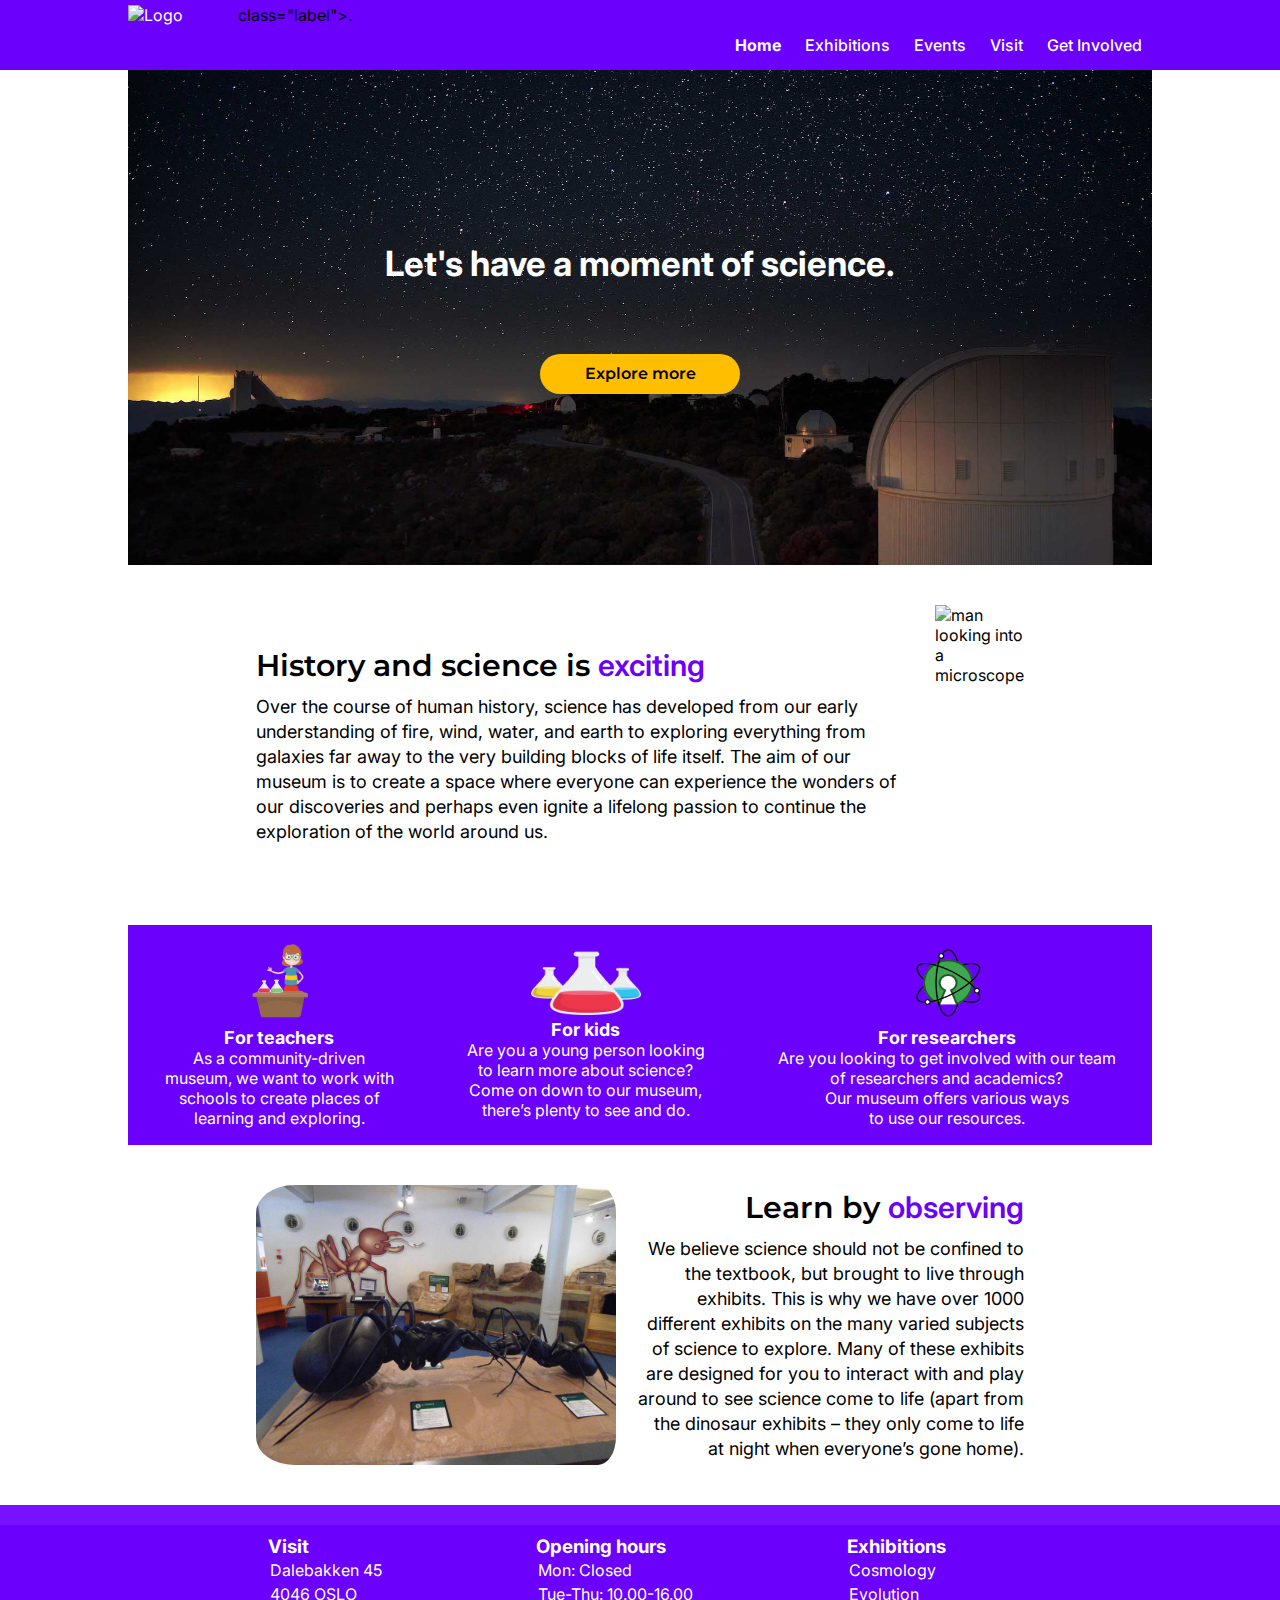
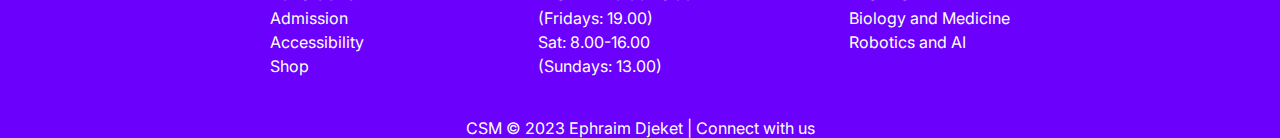
==== commit 5d8d4584: "edits" ====
--- a/index.html
+++ b/index.html
@@ -1,5 +1,6 @@
 <!DOCTYPE html>
 <html lang="en">
+
 <head>
     <meta charset="UTF-8">
     <meta http-equiv="X-UA-Compatible" content="IE=edge">
@@ -8,18 +9,20 @@
     <script src="https://code.iconify.design/iconify-icon/1.0.5/iconify-icon.min.js"></script>
     <link rel="preconnect" href="https://fonts.googleapis.com">
     <link rel="preconnect" href="https://fonts.gstatic.com" crossorigin>
-    <link href="https://fonts.googleapis.com/css2?family=Montserrat:ital,wght@0,500;0,600;1,500&display=swap" rel="stylesheet">
+    <link href="https://fonts.googleapis.com/css2?family=Montserrat:ital,wght@0,500;0,600;1,500&display=swap"
+        rel="stylesheet">
     <link href="https://fonts.googleapis.com/css2?family=Inter:wght@400;700&amp;display=swap" rel="stylesheet">
     <link rel="stylesheet" href="style.css">
     <title>CSM | Home Page</title>
 </head>
+
 <body>
     <header id="main-header">
         <nav class="nav-bar">
-        <a href="index.html">
-        <img src="/images/Logo.png" alt="Logo" class="logo"></a>
+            <a href="index.html">
+                <img src="/images/Logo.png" alt="Logo" class="logo"></a>
             <label for="hamburger">
-                <div class="label"></div>
+                <span> class="label">.</span>
                 <iconify-icon icon="ci:hamburger" style="color: white;" id="menu"></iconify-icon>
             </label>
             <input id="hamburger" type="checkbox">
@@ -35,57 +38,73 @@
     <main>
         <div class="hero-img">
             <div class="science-title">
-            <h1>Let's have a moment of science.</h1>
-            <div class="explore-btn">
-                <a href="Exhibitions.html">Explore more</a>
-            </div>
+                <h1>Let's have a moment of science.</h1>
+                <div class="explore-btn">
+                    <a href="Exhibitions.html">Explore more</a>
+                </div>
             </div>
         </div>
-            <section class="content-wrapper">
-             <section class="first-section">
-                <div class="text-area1">   
-                <h2 class="front-text1">History and science is <span class="exciting"> exciting</span></h2>
-                <p>Over the course of human history, science has developed from our early understanding of 
-                    fire, wind, water, and earth to exploring everything from galaxies far away to the 
-                    very building blocks of life itself. The aim of our museum is to create a space where everyone can experience the wonders  of our discoveries and perhaps even ignite a lifelong passion to continue the exploration of the world around us.
+        <section class="content-wrapper">
+            <section class="first-section">
+                <div class="text-area1">
+                    <h2 class="front-text1">History and science is <span class="exciting"> exciting</span></h2>
+                    <p>Over the course of human history, science has developed from our early understanding of
+                        fire, wind, water, and earth to exploring everything from galaxies far away to the
+                        very building blocks of life itself. The aim of our museum is to create a space where everyone
+                        can experience the wonders of our discoveries and perhaps even ignite a lifelong passion to
+                        continue the exploration of the world around us.
                     </p>
                 </div>
                 <img class="man-microscope" src="images/people-219985_1280.jpg" alt="man looking into a microscope">
-             </section>
             </section>
-             <section class="purple-background">
-                <a href="GetInvolved.html">
+        </section>
+        <section class="purple-background">
+            <a href="GetInvolved.html">
                 <div class="teacher-wrapper">
                     <img class="teacher" src="/images/option.png" alt="Teacher">
                     <h3>For teachers</h3>
-                    <p>As a community-driven</p><p> museum, we want to work with</p><p> schools to create places of</p><p>learning and exploring.</p>
-                </div></a>
-                <a href="GetInvolved.html">
+                    <p>As a community-driven</p>
+                    <p> museum, we want to work with</p>
+                    <p> schools to create places of</p>
+                    <p>learning and exploring.</p>
+                </div>
+            </a>
+            <a href="GetInvolved.html">
                 <div class="kids-wrapper">
                     <img class="kids" src="/images/option2.png" alt="glass tubes with colorful liquid">
                     <h3>For kids</h3>
-                    <p>Are you a young person looking</p><p> to learn more about science?</p><p> Come on down to our museum,</p><p> there’s plenty to see and do.</p>
-                </div></a>
-                <a href="GetInvolved.html">
+                    <p>Are you a young person looking</p>
+                    <p> to learn more about science?</p>
+                    <p> Come on down to our museum,</p>
+                    <p> there’s plenty to see and do.</p>
+                </div>
+            </a>
+            <a href="GetInvolved.html">
                 <div class="researcher-wrapper">
                     <img class="researcher" src="/images/open-science-735787.png" alt="researcher logo">
                     <h3>For researchers</h3>
-                    <p>Are you looking to get involved  with our team</p><p> of researchers and academics?</p><p> Our museum offers various ways </p><p> to use our resources.</p>
-                </div></a>
-            </section>
-            <section class="content-wrapper">
-             <section class="second-section">
-                <img class="genoa" src="images/genoa-956405_1920.jpg" alt="statue of an ant"> 
-                <div class="text-area2">  
-                <h2 class="front-text1">Learn by <span class="observing"> observing</span></h2>
-                <p>We believe science should not be confined to the textbook, but brought to live through exhibits. This is why we have over 1000 different exhibits on the many varied subjects of science to explore. 
-                    Many of these exhibits are designed for you to interact with and play around to see science come to life (apart from the dinosaur exhibits – they only come to life at night when everyone’s gone home).
+                    <p>Are you looking to get involved with our team</p>
+                    <p> of researchers and academics?</p>
+                    <p> Our museum offers various ways </p>
+                    <p> to use our resources.</p>
+                </div>
+            </a>
+        </section>
+        <section class="content-wrapper">
+            <section class="second-section">
+                <img class="genoa" src="images/genoa-956405_1920.jpg" alt="statue of an ant">
+                <div class="text-area2">
+                    <h2 class="front-text1">Learn by <span class="observing"> observing</span></h2>
+                    <p>We believe science should not be confined to the textbook, but brought to live through exhibits.
+                        This is why we have over 1000 different exhibits on the many varied subjects of science to
+                        explore.
+                        Many of these exhibits are designed for you to interact with and play around to see science come
+                        to life (apart from the dinosaur exhibits – they only come to life at night when everyone’s gone
+                        home).
                     </p>
                 </div>
-             </section>
-    </section>
-</section>
-    </div>
+            </section>
+        </section>
     </main>
     <footer class="footer-wrapper">
         <div class="line"></div>
@@ -98,31 +117,37 @@
                     <p>Admission</p>
                     <p>Accessibility</p>
                     <p>Shop</p>
-                </div></a>
+                </a>
                 <a href="Visit.html">
-            <div class="Opening-hours">
-                <h3>Opening hours</h3>
-                <p>Mon: Closed</p>
-                <p>Tue-Thu: 10.00-16.00</p>
-                <p>(Fridays: 19.00)</p>
-                <p>Sat: 8.00-16.00</p>
-                <p>(Sundays: 13.00)</p>
-            </div></a>
+                    <div class="Opening-hours">
+                        <h3>Opening hours</h3>
+                        <p>Mon: Closed</p>
+                        <p>Tue-Thu: 10.00-16.00</p>
+                        <p>(Fridays: 19.00)</p>
+                        <p>Sat: 8.00-16.00</p>
+                        <p>(Sundays: 13.00)</p>
+                    </div>
+                </a>
 
                 <a href="Exhibitions.html">
-            <div class="Exhibitions">
-                <h3>Exhibitions</h3>
-                <p>Cosmology</p>
-                <p>Evolution</p>
-                <p>Biology and Medicine</p>
-                <p>Robotics and AI</p>
-            </div></a>
+                    <div class="Exhibitions">
+                        <h3>Exhibitions</h3>
+                        <p>Cosmology</p>
+                        <p>Evolution</p>
+                        <p>Biology and Medicine</p>
+                        <p>Robotics and AI</p>
+                    </div>
+                </a>
             </section>
             <p class="csm">CSM © 2023 Ephraim Djeket | Connect with us
-            <a href="www.facebook.com" target="_blank"  rel=noopener noreferrer><iconify-icon icon="akar-icons:facebook-fill" style="color: white;"></iconify-icon></a>
-            <iconify-icon icon="akar-icons:twitter-fill" style="color: white;"></iconify-icon>
-            <iconify-icon icon="akar-icons:youtube-fill" style="color: white;"></iconify-icon>
+                <a href="http://www.facebook.com" target="_blank" rel=noopener aria-label="first link"><iconify-icon
+                        icon="akar-icons:facebook-fill" style="color: white;"></iconify-icon></a>
+                <a href="http://www.twitter.com" target="_blank" rel=noopener aria-label="second link"><iconify-icon
+                        icon="akar-icons:twitter-fill" style="color: white;"></iconify-icon></a>
+                <a href="http://youtube.com" target="_blank" rel=noopener aria-label="third link"><iconify-icon
+                        icon="akar-icons:youtube-fill" style="color: white;"></iconify-icon></a>
             </p>
     </footer>
 </body>
+
 </html>--- a/style.css
+++ b/style.css
@@ -1,4 +1,65 @@
+/* IGNORE CSS DRY */
+
+html, body, img, .purple-background, #main-header, .purplebanner-title, .line, .nav-bar {
+    width: 100%;
+}
+
+.exhibition-wrapper, .footer-row {
+    width: 70%;
+}
+
+.hero-img,  .cosmology, .evolution, .BiologyandMedicine, .RoboticsandAI, .event-background, .map, .getinvolved-img {
+    background-size: cover;
+    background-repeat: no-repeat;
+    background-position: center;
+}
+
+#main-header, .purplebanner-title, .hero-img, .first-section, .purple-background, .second-section, .cosmology, .evolution, .biologyandmedicine, .ecology, .event-background, .first-wrapper, .third-wrapper, .second-wrapper, .first-wrapper, .second-wrapper, .third-wrapper, .form-wrapper, .footer-row {
+    display: flex;
+}
+
+.purplebanner-title, .first-section, .purple-background, .second-section, .cosmology, .evolution, .biologyandmedicine, .ecology, .event-background, .form-wrapper, .footer-row   {
+    justify-content: space-around;
+}
+
+#main-header, .first-section, .purple-background, .second-section, .cosmology, .evolution, .biologyandmedicine, .ecology, .first-wrapper, .third-wrapper, .second-wrapper {
+    align-items: center;
+}
+
+#main-header, .nav-bar, .purplebanner-title h1, .getinvolved-title h1, .hero-img, .science-title, .explore-btn, .content-wrapper, .purple-background, .exhibition-wrapper, .first-wrapper, .second-wrapper, .third-wrapper, .visit-page, .visit-wrapper, .location-wrapper, .Admission-wrapper, .hours-wrapper, .accessibility-wrapper, .food-drink-wrapper, .shop-wrapper, .form-wrapper, .form-submitbtn, .contact-wrapper, .footer-row  {
+    margin: auto;
+}
+
+.purplebanner-title h1, .getinvolved-title h1, .explore-btn, .purple-background, .first-wrapper, .third-wrapper, .second-wrapper, .form-wrapper h3, .csm   {
+    text-align: center;
+}
+
+.explore-btn a, .front-text1 {
+    font-family: 'Montserrat', sans-serif;
+}
+
+.purplebanner-title, .purple-background, .footer-wrapper, .footer-wrapper1 {
+    background-color: #6B00FC;
+}
+
+.purplebanner-title, .science-title h1, .purple-background, .cosmology-text h1, .evolution-text h1, .biologyandmedicine-text h1, .ecology-text h1, .slogan-event, .form-wrapper, .footer-row, .csm  {
+    color: white;
+}
+
 /*Universal properties*/
+
+:root {
+    --primary-bg-color: #6B00FC;
+    --text-color1: white;
+    --text-color2-blck: black;
+    --text-color2-purp: #6b00fc;
+    --text-color2-btn: black;
+    --bgColor-firstBlock: #FFBF00;
+    --bgColor-thirdBlock: #038DF1;
+    --bgColor-formWrapper: #6b00fc;
+    --bgColor-Exhibitionh1: #6b00fc;
+}
+
 
 * {
     padding: 0px;
@@ -9,18 +70,303 @@
     font-family: 'Inter', sans-serif;
 }
 
-html, body, img, .purple-background {
-    width: 100%;
+
+#main-list li:hover a {
+    border-bottom: 1px solid white;
+}
+
+#main-header {
+    background-color: var(--primary-bg-color);
+    position: fixed;
+    z-index: 999;
+    top: 0;
+}
+
+li {
+    display: inline-block;
+    padding: 10px;
+    font-size: 1rem;
+    font-weight: 500;
+}
+
+#hamburger:checked + ul, img.crowd-people, img.GetInvolved {
+    display: block;
+}
+
+ul {
+    float: right;
 }
 
 a {
-    color: white;
-}
-
-.hero-img, .skelekton, .cosmology, .evolution, .BiologyandMedicine, .RoboticsandAI, .event-background, .map, .getinvolved-img {
-    background-size: cover;
-    background-repeat: no-repeat;
-    background-position: center;
+    color: var(--text-color1);
+}
+
+.purplebanner-title {
+    height: 100px;
+}
+
+.purplebanner-title h1, .getinvolved-title h1 {
+    font-size: 1.25rem;
+}
+
+
+/* Universal home page */
+
+.hero-img {
+    background-image: url('/images/ruoyu-li-3U9SZGA7nws-unsplash.jpg');
+    background-color: black;
+    object-fit: cover;
+    height: 55vh;
+}
+
+.science-title h1 {
+    margin-bottom: 70px;
+}
+
+.explore-btn {
+    background-color: #FFBF00;
+    cursor: pointer;
+    font-weight: 600;
+    border-radius: 20px;
+    padding: 9px 0px;
+}
+
+.explore-btn a {
+    color: var(--text-color2);
+}
+
+.front-text1 {
+    color: var(--text-color2);
+    font-weight: 600;
+}
+
+.text-area1 p, .text-area2 p {
+    font-size: 1.125rem;
+    padding-top: 10px;
+    line-height: 25px;
+}
+
+.exciting, .observing {
+    color: var(--text-color2-purp)
+}
+
+.first-section {
+    margin: 40px 0px;
+}
+
+.man-microscope {
+    border-radius: 10%;
+    height: 280px;
+    width: 380px;
+    padding-left: 20px;
+}
+
+.purple-background h3 {
+    font-size: 1.125rem;
+}
+
+.kids {
+    width: 110px;
+    height: 65px; 
+}
+
+.kids-wrapper h1 {
+    margin-top: 16px;
+}
+
+.teacher, .researcher {
+    width: 80px;
+    height: 80px;
+}
+
+.second-section {
+    margin: 40px 0px;
+}
+
+.genoa {
+    border-radius: 10%;
+    height: 280px;
+    width:  380px;
+    padding-right: 20px;
+}
+
+/* Universal for exhibition page */
+
+.cosmology, .evolution, .biologyandmedicine, .ecology {
+    flex-direction: column;
+    margin: 20px 0px;
+}
+
+.cosmology-text p, .evolution-text p, .biologyandmedicine-text p, .ecology-text p {
+    padding: 10px 0px;
+}
+
+.cosmology-text h1, .evolution-text h1, .biologyandmedicine-text h1, .ecology-text h1 {
+    font-size: 1.25rem;
+    padding: 3px;
+    background-color: var(--bgColor-Exhibitionh1);
+}
+
+/* Universal for event page */
+
+.event-background {
+    background-image: url(images/exhibition-1863344_1920.jpg);
+    background-color: black;
+    height: 35vh;
+}
+
+.slogan-event {
+    margin: auto 0px;
+}
+
+.slogan-event h1, .slogan-event p {
+    font-size: 1.25rem;
+}
+
+.first-block, .second-block, .second-wrapper, .third-block {
+    padding: 20px 0px;
+}
+
+.first-wrapper, .third-wrapper {
+    flex-direction: column;
+    justify-content: space-between;
+}
+
+.second-wrapper {
+    flex-direction: column-reverse;
+    justify-content: space-between;
+}
+
+.professor-wrapper h1, .energetica-wrapper h1, .night-wrapper h1 {
+    font-size: 1.125rem;
+}
+
+.professor-wrapper p, .energetica-wrapper p, .night-wrapper p {
+    font-size: 1rem;
+    padding: 5px;
+}
+
+.first-block {
+    background-color: var(--bgColor-firstBlock);
+}
+
+.sheila {
+    border-radius: 50%;
+    height: 200px;
+    width: 200px;
+}
+
+.night {
+    border-radius: 10px;
+}
+
+.sheila, .night {
+    margin-left: 10px;
+}
+
+.energetica {
+    margin-left: 10px;
+    border-radius: 10px;
+    margin-right: 30px;
+}
+
+.third-block {
+    background-color: var(--bgColor-thirdBlock);
+}
+
+.first-wrapper, .second-wrapper, .third-wrapper {
+    justify-content: space-between;
+}
+/* Universal visit page */
+
+.visit-wrapper {
+    height: 650px;
+    margin-top: 20px;
+    margin: 0px 20px;
+}
+
+.visit-page h3 {
+    font-size: 1.25rem;
+}
+
+.location-wrapper, .Admission-wrapper, .hours-wrapper, .accessibility-wrapper, .food-drink-wrapper, .shop-wrapper  {
+    border: 2px solid #6B00FC;
+    border-radius: 16px;
+    padding: 15px;
+    margin-bottom: 30px;
+}
+
+.support-text {
+    margin-bottom: 30px;
+}
+
+.location-wrapper, .support-wrapper, .interships-wrapper {
+    margin-top: 20px;
+}
+
+/* Universal get involved page */
+
+img.GetInvolved {
+    background-image: url('images/william-bout-264826.jpg');
+    height: 400px;
+    object-fit: cover;
+}
+
+.text-wrapper {
+    padding-right: 40px;
+    margin: 20px;
+}
+
+.support-text, .volunteer-text {
+    margin-top: 10px;
+}
+
+.form-wrapper {
+    background-color: var(--bgColor-formWrapper);
+    border-radius: 10px;
+    margin-bottom: 20px;
+}
+
+.form-wrapper h3 {
+    padding-top: 10px;
+    margin-bottom: 20px;
+}
+
+.form-submitbtn {
+background-color: #FFBF00;
+width: 130px;
+height: 30px;
+border-radius: 20px;
+text-align: center;
+cursor: pointer;
+font-weight: 600;
+margin-top: 10px;
+margin-right: 20px;
+}
+
+.form-submitbtn a {
+    color: black;
+    font-size: 0.813rem;
+}
+
+/* Footer */
+
+.contact-wrapper {
+    width: 60%;
+}
+
+.line {
+    height: 20px;
+    background-color: #7711FF;
+}
+
+.footer-row{
+    margin-top: 10px;
+    margin-bottom: 40px;
+}
+
+.footer-row p {
+    padding: 2px;
 }
 
 
@@ -30,1708 +376,667 @@
 
 
 @media only screen and (max-width: 48em) {
-    /* Top section */
-
-    body {
-        padding-top: 50px;
-    }
+/* Top section */
+
+body {
+    padding-top: 50px;
+}
+
+.logo {
+    width: 79px;
+    margin-left: 20px;
+}
+
+.nav-bar {
+    display: flex;
+    justify-content: space-between;
+    align-items: center;
+}
+
+#main-header {
+    height: 51px;
+    justify-content: space-between;
+}
+
+#main-list {
+    font-family: 'Inter', sans-serif;
+    position: absolute;
+    right: 0px;
+    top: 30px;
+    background-color: #6B00FC;
+    text-align: center;
+    font-size: 0.938rem;
+    font-weight: 500;
+}
+
+li {
+    display: flex;
+    padding: 20px;
     
-    .logo {
-        width: 79px;
-        margin-left: 20px;
-    }
-
-    .nav-bar {
-        width: 100%;
-        display: flex;
-        justify-content: space-between;
-        align-items: center;
-    }
-
-    #main-header {
-        background-color: #6B00FC;
-        width: 100%;
-        height: 51px;
-        display: flex;
-        justify-content: space-between;
-        align-items: center;
-        position: fixed;
-        z-index: 999;
-        top: 0;
-    }
-
-    #main-list {
-        font-family: 'Inter', sans-serif;
-        position: absolute;
-        right: 0px;
-        top: 30px;
-        background-color: #6B00FC;
-        color: white;
-        text-align: center;
-        font-size: 0.938rem;
-        font-weight: 500;
-    }
-
-    li {
-        padding: 20px;
-    }
+}
+
+#menu {
+    font-size: 1.5em;
+    margin-right: 20px;    
+}
+
+ul, #hamburger {
+    display: none;
+}
+
+.science-title h1 {
+    font-size: 1.25rem;
+}
+
+.explore-btn {
+    width: 100px;
+    height: 20px;
+    padding: 4px 0px;
+    display: flex;
+    justify-content: space-around;
+
+}
+
+.explore-btn a {
+    font-size: 0.625rem;
+}
+
+
+.content-wrapper {
+    width: 90%;
+}
+
+.front-text1 {
+    font-size: 1.25rem;
+    text-align: center;
+}
+
+.text-area1 p, .text-area2 p {
+    text-align: center;
+    margin-bottom: 20px;
+}
+
+.first-section, .second-section {
+    display: flex;
+    flex-direction: column;
+}
+
+.man-microscope {
+    height: 180px;
+    width: 280px;
+}
+
+.purple-background {
+    height: 540px;
+    flex-direction: column;
+}
+
+.purple-background p {
+    font-size: 0.75rem;
+}
+
+.purple-background h3 {
+    font-size: 0.875rem;
+}
+
+.teacher {
+    width: 60px;
+    height: 60px;
+}
+
+
+.kids {
+    width: 70px;
+    height: 60px;
+}
+
+.researcher {
+    width: 60px;
+    height: 60px;
+}
+
+.second-section {
+    flex-direction: column-reverse;
+}
+
+.genoa {
+    height: 180px;
+    width: 280px;
+}
+
+/* Exhibition page */
+
+.cosmology-text h1, .evolution-text h1, .biologyandmedicine-text h1, .ecology-text h1 {
+    font-size: 1.25rem;
+}
+
+/* Event page */
+
+.slogan-event p {
+    font-size: 0.75rem;
+}
+
+/* Beginning of 2nd section */
+
+.energetica {
+    height: 180px;
+    width: 280px;
+}
+
+/* Beginning of 3rd section */
+
+.night {
+    width: 280px;
+}
+
+/* Visit page */
+
+.location-wrapper, .support-wrapper, .interships-wrapper {
+    margin-top: 20px;
+}
+
+.admission-text {
+    padding-top: 10px;
+}
+
+.visit-wrapper {
+    height: initial;
+}
+
+/* Get involved page */
+
+.getinvolved-wrapper {
+    display: flex;
+    flex-direction: column;
+}
+
+.form-wrapper {
+    width: 250px;
+    height: 300px;
+}
+
+input {
+    border-radius: 8px;
+    width: 140px;
+    height: 25px;
+    border: none;
+    margin-bottom: 20px;
+}
+
+textarea {
+    width: 140px;
+    height: 45px;
+}
+
+label,
+input {
+    display: flex;
+    flex-direction: column;
+}
+
+/* Footer */
+
+
+.footer-row{
+    width: 100%;
+}
+
+.footer-row p {
+    font-size: 0.625rem;
+}
+
+
+.csm {
+    font-size: 0.75rem;
+}
+}
+
+@media only screen and (min-width: 48.0625em) and (max-width: 64em) {
+
+body {
+    padding-top: 60px;
+}
+
+.logo {
+    width: 80px;
+    float: left;
     
-
-    #menu {
-        font-size: 1.5em;
-        margin-right: 20px;    
-    }
-
-    ul, #hamburger {
-        display: none;
-    }
-
-    #hamburger:checked + ul {
-        display: block;
-    }
-
-    .hero-img {
-        background-image: url('/images/ruoyu-li-3U9SZGA7nws-unsplash.jpg');
-        background-color: black;
-        object-fit: cover;
-        height: 55vh;
-        display: flex;
-        margin: auto;
-    }
-
-    .science-title h1 {
-        font-size: 1.25rem;
-        margin-bottom: 70px;
-    }
-
-    .explore-btn {
-        background-color: #FFBF00;
-        width: 100px;
-        height: 20px;
-        padding: 4px 0px;
-        border-radius: 20px;
-        cursor: pointer;
-        font-weight: 600;
-        display: flex;
-        justify-content: space-around;
-
-    }
-
-    .explore-btn a {
-        font-family: 'Montserrat', sans-serif;
-        font-size: 0.625rem;
-        color: black;
-    }
-
-    .science-title, .explore-btn {
-        color: white;
-        margin: auto;
-
-    }
-
-
-    .content-wrapper {
-        width: 90%;
-        margin: auto;
-    }
-
-    .front-text1 {
-        color: black;
-        font-weight: 600;
-        font-size: 1.25rem;
-        font-family: 'Montserrat', sans-serif;
-        text-align: center;
-    }
-
-    .text-area1 p, .text-area2 p {
-        font-size: 1rem;
-        padding-top: 10px;
-        text-align: center;
-        margin-bottom: 20px;
-    }
-
-    .exciting, .observing {
-        color:#6B00FC;
-    }
-    
-
-    .first-section {
-        display: flex;
-        flex-direction: column;
-        margin: 40px 0px;
-        align-items: center;
-    }
-
-    .man-microscope {
-        border-radius: 10%;
-        height: 180px;
-        width: 280px;
-    }
-
-    .purple-background {
-        margin: auto;
-        background-color: #6B00FC;
-        height: 540px;
-        display: flex;
-        flex-direction: column;
-        justify-content: space-around;
-        align-items: center;
-        align-items: center;
-        text-align: center;
-        color: white;
-    }
-
-    .purple-background p {
-        font-size: 0.75rem;
-    }
-
-    .purple-background h3 {
-        font-size: 0.875rem;
-    }
-
-    .teacher {
-        width: 60px;
-        height: 60px;
-    }
-
-
-    .kids {
-        width: 70px;
-        height: 60px;
-    }
-
-    .researcher {
-        width: 60px;
-        height: 60px;
-    }
-
-
-    .second-section {
-        display: flex;
-        flex-direction: column-reverse;
-        margin: 40px 0px;
-        align-items: center;
-    }
-
-    .genoa {
-        border-radius: 10%;
-        height: 180px;
-        width: 280px;
-    }
-
-      /* Exhibition page */
-
-      .exhibition-wrapper {
-        width: 70%;
-        margin: auto;
-    }
-
-    .cosmology, .evolution, .biologyandmedicine, .ecology {
-        display: flex;
-        justify-content: space-around;
-        flex-direction: column;
-        align-items: center;
-        margin: 20px 0px;
-    }
-
-    .cosmology1, .evolution1, .biologyandmedicine1, .ecology1  {
-        width: 100%;
-    }
-
-    .cosmology-text, .evolution-text, .biologyandmedicine-text, .ecology-text {
-        font-size: 1rem;
-    }
-
-    .cosmology-text p, .evolution-text p, .biologyandmedicine-text p, .ecology-text p {
-        padding: 10px 0px;
-    }
-
-    .cosmology-text h2, .evolution-text h2, .biologyandmedicine-text h2, .ecology-text h2 {
-        font-size: 1.25rem;
-        padding: 3px;
-        background-color: #6B00FC;
-        color: white;
-    }
-
-    /* Event page */
-
-    .event-background {
-        background-image: url(images/exhibition-1863344_1920.jpg);
-        background-color: black;
-        height: 35vh;
-        display: flex;
-        justify-content: space-around;
-    }
-
-    .slogan-event {
-        color: white;
-        margin: auto 0px;
-    }
-
-    .slogan-event h1 {
-        font-size: 1.25rem;
-    }
-
-    .slogan-event p {
-        font-size: 0.75rem;
-    }
-
-    /* Universal for event page */
-
-    .first-block, .second-block, .second-wrapper, .third-block {
-        padding: 20px 0px;
-    }
-
-    .first-wrapper, .third-wrapper {
-        display: flex;
-        flex-direction: column;
-        justify-content: space-between;
-        text-align: center;
-        align-items: center;
-    }
-
-    .second-wrapper {
-        display: flex;
-        flex-direction: column-reverse;
-        justify-content: space-between;
-        text-align: center;
-        align-items: center;
-    }
-
-    .professor-wrapper h2, .energetica-wrapper h2, .night-wrapper h2 {
-        font-size: 1.125rem;
-    }
-
-    .professor-wrapper p, .energetica-wrapper p, .night-wrapper p {
-        font-size: 1rem;
-        padding: 5px;
-    }
-
-    /* Beginning of 1st section */
-
-    .first-block {
-        background-color: #FFBF00;
-    }
-    
-    .sheila {
-        height: 250px;
-        width: 250px;
-        border-radius: 50%;
-    }
-
-    /* End of 1st section */
-    /* Beginning of 2nd section */
-
-    .energetica {
-        margin-left: 10px;
-    }
-    
-    .energetica {
-        border-radius: 10px;
-        height: 180px;
-        width: 280px;
-        
-    }
-
-
-    /*End of 2nd section */
-    /* Beginning of 3rd section */
-
-    .third-block {
-        background-color: #038DF1;
-    }
-
-    .night {
-        border-radius: 10px;
-        width: 280px;
-    }
-
-    /* Visit page */
-
-    img.crowd-people, img.GetInvolved-img {
-        display: block;
-    }
-
-    .purplebanner-title {
-        background-color: #6B00FC;
-        width: 100%;
-        height: 100px;
-        display: flex;
-        justify-content: space-around;
-        color: white;
-    }
-
-    .purplebanner-title h1, .getinvolved-title h1 {
-        text-align: center;
-        margin: auto;
-        font-size: 1.25rem;
-    }
-
-
-    .visit-page {
-        margin: auto;
-    }
-
-    .visit-info-wrapper {
-        margin: auto;
-    }
-
-    .visit-page p {
-        font-size: 1rem;
-    }
-
-    .visit-page h3 {
-        font-size: 1,25rem;
-    }
-
-    .location-wrapper, .Admission-wrapper, .hours-wrapper, .accessibility-wrapper, .food-drink-wrapper, .shop-wrapper  {
-        border: 2px solid #6B00FC;
-        border-radius: 16px;
-        width: 70%;
-        margin: auto;
-        padding: 15px;
-    }
-
-    .location-wrapper, .Admission-wrapper, .hours-wrapper, .accessibility-wrapper, .food-drink-wrapper, .shop-wrapper, .support-text  {
-        margin-bottom: 30px;
-    }
-
-    .location-wrapper, .support-wrapper, .interships-wrapper {
-        margin-top: 20px;
-
-    }
-
-    .visit-wrapper {
-        margin-top: 20px
-    }
-
-    .admission-text {
-        padding-top: 10px;
-    }
-
-    /* Get involved page */
-
-    img.GetInvolved {
-        background-image: url('images/william-bout-264826.jpg');
-        display: block;
-    }
-    
-    .getinvolved-wrapper {
-       display: flex;
-       flex-direction: column;
-    }
-
-    .text-wrapper {
-        padding-right: 40px;
-        margin: 20px;
-    }
-
-    .support-text, .volunteer-text {
-        margin-top: 10px;
-    }
-
-    .form-wrapper {
-        display: flex;
-        justify-content: space-around;
-        margin: auto;
-        background-color: #6B00FC;
-        color: white;
-        border-radius: 10px;
-        width: 250px;
-        height: 300px;
-        margin: auto;
-        margin-bottom: 20px;
-      }
-
-      .form-wrapper h3 {
-        font-size: 1rem;
-        padding-top: 10px;
-        text-align: center;
-        margin-bottom: 20px;
-      }
-
-      label {
-        text-align: left;
-        font-size: 1rem;
-    
-      }
-
-      input {
+}
+
+#hamburger, #menu {
+    display: none;
+}
+
+#main-header {
+    height: 60px;
+}
+
+.nav-bar {
+    width: 70%;
+}
+
+
+.hero-img {
+    width: 70%;
+}
+
+.science-title h1 {
+    font-size: 1.563rem;
+}
+
+.explore-btn {
+    width: 150px;
+    height: 40px;
+}
+
+.explore-btn a {
+    font-size: 0.938rem;
+}
+
+
+.content-wrapper {
+    width: 70%;
+}
+
+.front-text1 {
+    font-size: 1.563rem;
+}
+
+.text-area2 {
+    text-align: right;
+}
+
+.first-section {
+    justify-content: space-around;
+}
+
+.purple-background {
+    height: 280px;
+}
+
+/* Exhibition page */
+
+.cosmology-text h1, .evolution-text h1, .biologyandmedicine-text h1, .ecology-text h1 {
+    font-size: 1.563rem;
+}
+
+/* Event page */
+
+.slogan-event p {
+    font-size: .9rem;
+}
+
+.first-wrapper, .second-wrapper, .third-wrapper{
+    width: 80%;
+    padding: 20px;
+}
+
+.professor-wrapper h1, .energetica-wrapper h1, .night-wrapper h1 {
+    font-size: 1.125rem;
+}
+
+.professor-wrapper p, .energetica-wrapper p, .night-wrapper p {
+    padding-right: 20px;
+    font-size: 1.125rem;
+}
+
+/* Beginning of 2nd section */
+
+.energetica {
+    width: 33vh;
+}
+
+.energetica-wrapper {
+    text-align: right;
+    padding-left: 20px;
+}
+
+/* Beginning of 3rd section */
+
+.night {
+    width: 35vh;
+}
+
+/* Visit page */
+
+.visit-content {
+    width: 70%;
+    margin: auto;
+}
+
+.first-three {
+    float: left;
+    width: 45%;
+}
+
+.second-three {
+    float: right;
+    width: 45%;
+    margin-top: 20px;
+}
+
+/* Get involved page */
+
+    input {
         border-radius: 8px;
         width: 140px;
         height: 25px;
         border: none;
         margin-bottom: 20px;
-      }
-
-      textarea  {
+    }
+
+    textarea  {
         width: 140px;
         height: 45px;
-      }
-
-      label, input{
+    }
+
+    label, input{
         display: flex;
         flex-direction: column;
-      }
-
-      .form-submitbtn {
-        background-color: #FFBF00;
-        width: 130px;
-        height: 30px;
-        border-radius: 20px;
-        text-align: center;
-        margin: auto;
-        cursor: pointer;
-        font-weight: 600;
-        margin-top: 10px;
-        margin-right: 20px;
-      }
-
-      .form-submitbtn a {
-        color: black;
-        font-size: 0.813rem;
-      }
-
+    }
+
+.getinvolved-top {
+    width: 70%;
+    margin: auto;
+    }
+
+    .getinvolved-img {
+    background-image: url('images/william-bout-264826.jpg');
+    height: 400px;
+}
+
+.getinvolved-wrapper {
+    width: 75%;
+    margin: auto;
+}
+
+.form-wrapper {
+    width: 360px;
+    height: 380px;
+    }
+
+    input {
+    border-radius: 8px;
+    width: 240px;
+    height: 35px;
+    border: none;
+    margin-bottom: 20px;
+    }
+
+    textarea  {
+    width: 240px;
+    height: 75px;
+    }
+
+    label, input{
+    display: flex;
+    flex-direction: column;
+    }
+
+/* Footer */
+
+.footer-row p {
+    font-size: 0.813rem;
+}
+
+
+.csm {
+    font-size: 0.813rem;
+}
+
+}
+
+@media only screen and (min-width: 64em) {
+
+body {
+    padding-top: 70px;
+}
+
+.logo {
+    width: 110px;
+    float: left;
     
-    .support-text, .volunteer-text {
-        margin-top: 10px;
-    }
-
-
-
-    /* Footer */
-
-    .contact-wrapper {
-        margin: auto;
-        width: 60%;
-    }
-
-    .line {
-        width: 100%;
-        height: 20px;
-        background-color: #7711FF;
-    }
-    
-    .footer-wrapper, .footer-wrapper1 {
-        background-color: #6B00FC;
-    }
-    
-    .footer-wrapper1 {
-        margin-top: 0px;
-    }
-    
-    
-    .footer-row{
-        width: 100%;
-        margin: auto;
-        color: white;
-        display: flex;
-        justify-content: space-around;
-        margin-top: 10px;
-        margin-bottom: 40px;
-    }
-
-    .footer-row h3 {
-        font-size: 0.875rem;
-    }
-
-    .footer-row p {
-        font-size: 0.625rem;
-        padding: 2px;
-    }
-
-    
-    .csm {
-        text-align: center;
-        color: white;
-        font-size: 0.75rem;
-    }
-
-}
-
-
-@media only screen and (min-width: 48.0625em) and (max-width: 64em) {
-
-    body {
-        padding-top: 60px;
-    }
-
-    .logo {
-        width: 80px;
-        float: left;
-        
-    }
-
-    #hamburger, #menu {
-        display: none;
-    }
-
-    ul {
-        float: right;
-    }
-
-    li {
-        display: inline-block;
-        padding: 10px;
-        font-size: 1rem;
-        font-weight: 500;
-    }
-
-    #main-header {
-        background-color: #6B00FC;
-        margin: auto;
-        width: 100%;
-        height: 60px;
-        position: fixed;
-        display: flex;
-        align-items: center;
-        z-index: 999;
-        top: 0;
-    }
-
-    .nav-bar {
-        width: 70%;
-        margin: auto;
-    }
-
-
-    .hero-img {
-        width: 70%;
-        background-image: url('/images/ruoyu-li-3U9SZGA7nws-unsplash.jpg');
-        background-color: black;
-        object-fit: cover;
-        height: 55vh;
-        display: flex;
-        margin: auto;
-    }
-
-    .science-title h1 {
-        font-size: 1.563rem;
-        margin-bottom: 70px;
-    }
-
-    .explore-btn {
-        background-color: #FFBF00;
-        width: 150px;
-        height: 40px;
-        border-radius: 20px;
-        text-align: center;
-        padding: 9px 0px;
-        cursor: pointer;
-        font-weight: 600;
-
-    }
-
-    .explore-btn a {
-        font-family: 'Montserrat', sans-serif;
-        font-size: 0.938rem;
-        color: black;
-    }
-
-    .science-title, .explore-btn {
-        color: white;
-        margin: auto;
-    }
-
-
-    .content-wrapper {
-        width: 70%;
-        margin: auto;
-    }
-
-    .front-text1 {
-        color: black;
-        font-weight: 600;
-        font-size: 1.563rem;
-        font-family: 'Montserrat', sans-serif;
-    }
-
-    .text-area1 p, .text-area2 p {
-        font-size: 1.125rem;
-        padding-top: 10px;
-    }
-
-    .text-area2 {
-        text-align: right;
-    }
-
-    .exciting, .observing {
-        color:#6B00FC;
-    }
-    
-
-    .first-section {
-        display: flex;
-        justify-content: space-around;
-        margin: 40px 0px;
-        align-items: center;
-    }
-
-    .man-microscope {
-        border-radius: 10%;
-        height: 280px;
-        width: 380px;
-        padding-left: 20px;
-    }
-
-    .purple-background {
-        margin: auto;
-        width: 100%;
-        background-color: #6B00FC;
-        height: 280px;
-        display: flex;
-        justify-content: space-around;
-        align-items: center;
-        align-items: center;
-        text-align: center;
-        color: white;
-    }
-
-    .purple-background p {
-        font-size: 1rem;
-    }
-
-    .purple-background h3 {
-        font-size: 1.125rem;
-    }
-
-
-    .second-section {
-        display: flex;
-        justify-content: space-around;
-        margin: 40px 0px;
-        align-items: center;
-    }
-
-    .genoa {
-        border-radius: 10%;
-        height: 280px;
-        width:  380px;
-        padding-right: 20px;
-    }
-
-    .teacher {
-        width: 80px;
-        height: 80px;
-    }
-
-    .kids-wrapper h2 {
-        margin-top: 16px;
-    }
-
-    .kids {
-        width: 110px;
-        height: 65px; 
-    }
-
-    .researcher {
-        width: 80px;
-        height: 80px;
-    }
-
-  /* Exhibition page */
-
-    .exhibition-wrapper {
-        width: 70%;
-        margin: auto;
-    }
-
-    .cosmology, .evolution, .biologyandmedicine, .ecology {
-        display: flex;
-        justify-content: space-around;
-        flex-direction: column;
-        align-items: center;
-        margin: 20px 0px;
-    }
-
-    .cosmology1, .evolution1, .biologyandmedicine1, .ecology1  {
-        width: 100%;
-    }
-
-    .cosmology-text, .evolution-text, .biologyandmedicine-text, .ecology-text {
-        font-size: 1rem;
-    }
-
-    .cosmology-text p, .evolution-text p, .biologyandmedicine-text p, .ecology-text p {
-        padding: 10px 0px;
-    }
-
-    .cosmology-text h2, .evolution-text h2, .biologyandmedicine-text h2, .ecology-text h2 {
-        font-size: 1.563rem;
-        padding: 3px;
-        background-color: #6B00FC;
-        color: white;
-    }
-
-    /* Event page */
-
-    .event-background {
-        background-image: url(images/exhibition-1863344_1920.jpg);
-        background-color: black;
-        height: 35vh;
-        display: flex;
-        justify-content: space-around;
-    }
-
-    .slogan-event {
-        color: white;
-        margin: auto 0px;
-    }
-
-    .slogan-event h1 {
-        font-size: 1.25rem;
-    }
-
-    .slogan-event p {
-        font-size: .9rem;
-    }
-
-    /* Universal for event page */
-
-    .first-block, .second-block, .third-block {
-        padding: 20px 0px;
-    }
-
-    .first-wrapper, .second-wrapper, .third-wrapper{
-        width: 80%;
-        margin: auto;
-        display: flex;
-        justify-content: space-between;
-        align-items: center;
-    }
-
-    .professor-wrapper h2, .energetica-wrapper h2, .night-wrapper h2 {
-        font-size: 1.125rem;
-    }
-
-    .professor-wrapper p, .energetica-wrapper p, .night-wrapper p {
-        font-size: 1.125rem;
-    }
-
-    .sheila, .night {
-        margin-left: 10px;
-    }
-
-    /* Beginning of 1st section */
-
-    .first-block {
-        background-color: #FFBF00;
-    }
-    
-    .sheila {
-        border-radius: 50%;
-        width: 35%;
-    }
-
-    /* End of 1st section */
-    /* Beginning of 2nd section */
-
-    .energetica {
-        margin-left: 10px;
-    }
-    
-    .energetica {
-        border-radius: 10px;
-        width: 33vh;
-        margin-right: 30px;
-    }
-
-    .energetica-wrapper {
-        text-align: right;
-        padding-left: 20px;
-    }
-
-    /*End of 2nd section */
-    /* Beginning of 3rd section */
-
-    .third-block {
-        background-color: #038DF1;
-    }
-
-    .night {
-        border-radius: 10px;
-        width: 16.063rem;
-        height: 23.25rem;
-    }
-
-    /* Visit page */
-
-    img.crowd-people {
-        display: block;
-    }
-
-    .visit-content {
-        width: 70%;
-        margin: auto;
-    }
-
-    .purplebanner-title {
-        background-color: #6B00FC;
-        width: 100%;
-        height: 100px;
-        display: flex;
-        justify-content: space-around;
-        color: white;
-    }
-
-    .purplebanner-title h1, .getinvolved-title h1 {
-        text-align: center;
-        margin: auto;
-        font-size: 1.25rem;
-    }
-
-    .getinvolved-wrapper {
-        width: 90%;
-        margin: auto;
-    }
-
-    .location-wrapper, .admission-text, .hours-wrapper, .accessibility-wrapper, .food-drink-wrapper, .shop-wrapper, .support-text  {
-        margin-bottom: 30px;
-    }
-
-    .location-wrapper, .support-wrapper, .interships-wrapper {
-        margin-top: 20px;
-
-    }
-
-    .admission-text {
-        padding-top: 10px;
-    }
-
-    .location-wrapper, .Admission-wrapper, .hours-wrapper, .accessibility-wrapper, .food-drink-wrapper, .shop-wrapper  {
-        border: 2px solid #6B00FC;
-        border-radius: 16px;
-        width: auto;
-        padding: 15px;
-    }
-
-    .location-wrapper, .Admission-wrapper, .hours-wrapper, .accessibility-wrapper, .food-drink-wrapper, .shop-wrapper, .support-text  {
-        margin-bottom: 30px;
-    }
-
-    .location-wrapper, .support-wrapper, .interships-wrapper {
-        margin-top: 20px;
-
-    }
-
-    .visit-wrapper {
-        height: 680px;
-        margin-top: 20px
-    }
-
-    .first-three {
-        float: left;
-        width: 45%;
-    }
-
-    .second-three {
-        float: right;
-        width: 45%;
-        margin-top: 20px;
-    }
-
-    .admission-text {
-        padding-top: 10px;
-    }
+}
+
+#hamburger, #menu {
+    display: none;
+}
+
+#main-header {
+    height: 70px;
+}
+
+.nav-bar {
+    width: 80%;
+}
+
+
+.hero-img {
+    width: 80%;
+}
+
+
+.content-wrapper {
+    width: 60%;
+}
+
+.front-text1 {
+    font-size: 1.875rem;
+}
+
+.purple-background {
+    width: 80%;
+    height: 220px;
+}
+
+.text-area2 {
+    text-align: right;
+}
+
+.science-title h1 {
+    font-size: 2.175rem;
+}
+
+.explore-btn {
+    width: 200px;
+    height: 40px;
+
+}
+
+/* Exhibition page */
+
+.exhibition-wrapper {
+    width: 80%;
+}
+
+.cosmology, .evolution, .biologyandmedicine, .ecology {
+    flex-direction: row;
+}
+
+.cosmology1, .evolution1, .biologyandmedicine1, .ecology1 {
+    margin-bottom: auto;
+}
+
+.cosmology1 {
+    width: 398px;
+    height: 238px;
+}
+
+.evolution1 {
+    width: 400px;
+    height: 270px;
+}
+
+.biologyandmedicine1 {
+    width: 400px;
+    height: 270px;
+}
+
+.ecology1 {
+    width: 400px;
+    height: 320px;
+}
+
+.cosmology-text, .evolution-text, .biologyandmedicine-text, .ecology-text {
+    font-size: 1.125rem;
+    padding-right: 30px;
+    margin-bottom: auto;
+}
+
+.cosmology-text h1, .evolution-text h1, .biologyandmedicine-text h1, .ecology-text h1 {
+    font-size: 1.875rem;
+}
+
+/* Event page */
+
+.event-wrapper {
+    width: 80%;
+    margin: auto;
+}
+
+.first-block, .second-block, .second-wrapper, .third-block {
+    width: 80%;
+    margin: auto;
+}
+
+.first-wrapper, .second-wrapper, .third-wrapper {
+    width: 70%;
+    flex-direction: row;
+}
+
+.professor-wrapper p, .energetica-wrapper p, .night-wrapper p {
+    font-size: 1.125rem;
+    padding-right: 20px;
+}
+/* Beginning of 1st section */
+
+.sheila {
+    border-radius: 50%;
+    height: 250px;
+    width: 250px;
+}
+
+/* Beginning of 2nd section */
+
+.energetica {
+    width: 43vh;
+}
+
+.energetica-wrapper {
+    padding-left: 20px;
+}
+
+/* Beginning of 3rd section */
+
+.night {
+    width: 43vh;
+}
+
+.event-background {
+    object-fit: cover;
+    height: 45vh;
+    margin: auto;
+}
+
+.slogan-event h1 {
+    font-size: 2.175rem;
+}
+/* Visit page */
+
+.crowd-banner {
+    background-color: #6B00FC;
+    height: 100px;
+    display: flex;
+    justify-content: space-around;
+    color: white;
+}
+
+.crowd-title {
+    margin: auto;
+    font-size: 1.25rem;
+}
+
+img.crowd-people {
+    height: 400px;
+    object-position: top;
+    object-fit: cover;
+}
+
+.visit-info-wrapper {
+    width: 70%;
+    margin: auto;
+}
+
+.section-divider {
+    display: flex;
+    justify-content: space-around;
+}
+
+.visit-page {
+    width: 80%;
+}
+
+.visit-info-wrapper {
+    width: 70%;
+    margin: auto;
+}
+
+.visit-page p {
+    font-size: 1.125rem;
+}
+
+.visit-wrapper {
+    display: hidden;
+}
+
+.first-three {
+    float: left;
+    width: 45%;
+}
+
+.second-three {
+    float: right;
+    width: 45%;
+    margin-top: 20px;
+}
 
     /* Get involved page */
-    
+
+    .getinvolved-top {
+    width: 80%;
+    margin: auto;
+    }
+
     img.GetInvolved {
-        background-image: url('images/william-bout-264826.jpg');
-        display: block;
-        object-fit: cover;
-    }
-
-    .getinvolved-wrapper {
+    height: 400px;
+    object-fit: cover;
+}
+
+    .text-wrapper {
+    width: 80%;
+    margin: auto;
+    }
+
+    .form-wrapper {
+    width: 250px;
+    height: 300px;
+    }
+
+    input {
+        border-radius: 8px;
+        width: 140px;
+        height: 25px;
+        border: none;
+        margin-bottom: 20px;
+    }
+
+    textarea  {
+        width: 140px;
+        height: 45px;
+    }
+
+    label, input{
         display: flex;
         flex-direction: column;
-     }
- 
-     .text-wrapper {
-         margin: 20px;
-     }
- 
-     .support-text, .volunteer-text {
-         margin-top: 10px;
-     }
- 
-     .form-wrapper {
-         display: flex;
-         justify-content: space-around;
-         margin: auto;
-         background-color: #6B00FC;
-         color: white;
-         border-radius: 10px;
-         width: 250px;
-         height: 300px;
-         margin: auto;
-         margin-bottom: 20px;
-       }
- 
-       .form-wrapper h3 {
-         font-size: 1rem;
-         padding-top: 10px;
-         text-align: center;
-         margin-bottom: 20px;
-       }
- 
-       label {
-         text-align: left;
-         font-size: 1rem;
-     
-       }
- 
-       input {
-         border-radius: 8px;
-         width: 140px;
-         height: 25px;
-         border: none;
-         margin-bottom: 20px;
-       }
- 
-       textarea  {
-         width: 140px;
-         height: 45px;
-       }
- 
-       label, input{
-         display: flex;
-         flex-direction: column;
-       }
- 
-       .form-submitbtn {
-         background-color: #FFBF00;
-         width: 130px;
-         height: 30px;
-         border-radius: 20px;
-         text-align: center;
-         margin: auto;
-         cursor: pointer;
-         font-weight: 600;
-         margin-top: 10px;
-         margin-right: 20px;
-       }
- 
-       .form-submitbtn a {
-         color: black;
-         font-size: 0.813rem;
-       }
- 
-     
-     .support-text, .volunteer-text {
-         margin-top: 10px;
-     }
- 
-    /* Footer */
-
-    .contact-wrapper {
-        margin: auto;
-        width: 60%;
-    }
-
-    .line {
-        width: 100%;
-        height: 20px;
-        background-color: #7711FF;
-    }
-
-    .footer-wrapper, .footer-wrapper1 {
-        background-color: #6B00FC;
-    }
-
-    .footer-wrapper1 {
-        margin-top: 0px;
-    }
-
-    .getinvolved-top {
-        width: 70%;
-        margin: auto;
-     }
-    
-     .getinvolved-img {
-        background-image: url('images/william-bout-264826.jpg');
-        height: 400px;
-    }
-
-    .getinvolved-wrapper {
-        display: flex;
-        justify-content: space-around;
-        width: 70%;
-        margin: auto;
-    }
-
-    .text-wrapper {
-        margin: 20px;
-    }
-
-    .support-text, .volunteer-text {
-        margin-top: 10px;
-    }
-
-    .form-wrapper {
-        display: flex;
-        justify-content: space-around;
-        align-items: center;
-        background-color: #6B00FC;
-        color: white;
-        border-radius: 20px;
-        width: 360px;
-        height: 380px;
-        margin: auto;
-        margin-top: 40px;
-      }
-
-      .form-wrapper h3 {
-        font-size: 1.438rem;
-        text-align: center;
-        margin-bottom: 20px;
-      }
-
-      label {
-        text-align: left;
-        font-size: 1.063rem;
-    
-      }
-
-      input {
-        border-radius: 8px;
-        width: 240px;
-        height: 35px;
-        border: none;
-        margin-bottom: 20px;
-      }
-
-      textarea  {
-        width: 240px;
-        height: 75px;
-      }
-
-      label, input{
-        display: flex;
-        flex-direction: column;
-      }
-
-      .form-submitbtn {
-        background-color: #FFBF00;
-        width: 200px;
-        height: 40px;
-        border-radius: 20px;
-        text-align: center;
-        padding: 9px 0px;
-        margin: auto;
-        cursor: pointer;
-        font-weight: 600;
-        margin-top: 10px;
-      }
-
-      .form-submitbtn a {
-        color: black;
-      }
-
-
-    .footer-row{
-        width: 70%;
-        margin: auto;
-        color: white;
-        display: flex;
-        justify-content: space-around;
-        margin-top: 10px;
-        margin-bottom: 40px;
-    }
-
-    .footer-row p {
-        font-size: 0.813rem;
-        padding: 2px;
-    }
-
-    .footer-row h3 {
-        font-size: 1rem;
-    }
-
-
-    .csm {
-        text-align: center;
-        color: white;
-        font-size: 0.813rem;
-    }
-
-}
-
-@media only screen and (min-width: 64em) {
-
-    body {
-        padding-top: 70px;
-    }
-
-    .logo {
-        width: 110px;
-        float: left;
-        
-    }
-
-    #hamburger, #menu {
-        display: none;
-    }
-
-    ul {
-        float: right;
-    }
-
-    li {
-        display: inline-block;
-        padding: 10px;
-        font-size: 1.188rem;
-        font-weight: 500;
-    }
-
-    #main-header {
-        background-color: #6B00FC;
-        margin: auto;
-        width: 100%;
-        height: 70px;
-        position: fixed;
-        display: flex;
-        align-items: center;
-        z-index: 999;
-        top: 0;
-    }
-
-    .nav-bar {
-        width: 80%;
-        margin: auto;
-    }
-
-
-    .hero-img {
-        width: 80%;
-        background-image: url('/images/ruoyu-li-3U9SZGA7nws-unsplash.jpg');
-        background-color: black;
-        object-fit: cover;
-        height: 55vh;
-        display: flex;
-        margin: auto;
-    }
-
-
-    .content-wrapper {
-        width: 60%;
-        margin: auto;
-    }
-
-    .front-text1 {
-        color: black;
-        font-weight: 600;
-        font-size: 1.875rem;
-        font-family: 'Montserrat', sans-serif;
-    }
-
-    .exciting, .observing {
-        color:#6B00FC;
-    }
-    
-
-    .first-section {
-        display: flex;
-        justify-content: space-around;
-        margin: 40px 0px;
-        align-items: center;
-    }
-
-    .man-microscope {
-        border-radius: 10%;
-        height: 280px;
-        width: 380px;
-        padding-left: 20px;
-    }
-
-    .purple-background {
-        margin: auto;
-        width: 80%;
-        background-color: #6B00FC;
-        height: 220px;
-        display: flex;
-        justify-content: space-around;
-        align-items: center;
-        align-items: center;
-        text-align: center;
-        color: white;
-    }
-
-    .purple-background p {
-        font-size: 1rem;
-    }
-
-    .purple-background h2 {
-        font-size: 1.125rem;
-    }
-
-
-    .second-section {
-        display: flex;
-        justify-content: space-around;
-        margin: 40px 0px;
-        align-items: center;
-    }
-
-    .genoa {
-        border-radius: 10%;
-        height: 280px;
-        width:  380px;
-        padding-right: 20px;
-    }
-
-    .text-area1 p, .text-area2 p {
-        font-size: 1.125rem;
-        padding-top: 10px;
-    }
-
-    .text-area2 {
-        text-align: right;
-    }
-
-    .science-title h1 {
-        font-size: 2.175rem;
-    }
-
-    .science-title, .explore-btn {
-        color: white;
-        margin: auto;
-    }
-    .explore-btn {
-        background-color: #FFBF00;
-        width: 200px;
-        height: 40px;
-        border-radius: 20px;
-        text-align: center;
-        padding: 9px 0px;
-        margin-top: 70px;
-        cursor: pointer;
-        font-weight: 600;
-
-    }
-
-    .explore-btn a {
-        font-family: 'Montserrat', sans-serif;
-        color: black;
-    }
-
-
-    .more-info-btn {
-        background-color: #FFBF00;
-        width: 200px;
-        height: 40px;
-        border-radius: 20px;
-        text-align: center;
-        padding: 9px 0px;
-        margin: auto;
-        cursor: pointer;
-        font-weight: 600;
-    }
-
-    .more-info-btn a {
-        color: black;
-        font-family: 'Montserrat', sans-serif;
-    }
-
-
-
-    .teacher {
-        width: 80px;
-        height: 80px;
-    }
-
-    .kids-wrapper h2 {
-        margin-top: 16px;
-    }
-
-    .kids {
-        width: 110px;
-        height: 65px; 
-    }
-
-    .researcher {
-        width: 80px;
-        height: 80px;
-    }
-
-    /* Exhibition page */
-
-    .exhibition-wrapper {
-        width: 80%;
-        margin: auto;
-    }
-
-    .cosmology, .evolution, .biologyandmedicine, .ecology {
-        display: flex;
-        justify-content: space-around;
-        align-items: center;
-        margin: 20px 0px;
-    }
-
-    .cosmology1, .evolution1, .biologyandmedicine1, .ecology1 {
-        margin-bottom: auto;
-    }
-
-    .cosmology1 {
-        width: 398px;
-        height: 238px;
-    }
-
-    .evolution1 {
-        width: 400px;
-        height: 270px;
-    }
-
-    .biologyandmedicine1 {
-        width: 400px;
-        height: 270px;
-    }
-
-    .ecology1 {
-        width: 400px;
-        height: 320px;
-    }
-
-    .cosmology-text, .evolution-text, .biologyandmedicine-text, .ecology-text {
-        font-size: 1.125rem;
-        padding-right: 30px;
-        margin-bottom: auto;
-    }
-
-    .cosmology-text h2, .evolution-text h2, .biologyandmedicine-text h2, .ecology-text h2 {
-        font-size: 1.875rem;
-        background-color: #6B00FC;
-        color: white;
-    }
-
-    /* Universal for event page */
-
-    .event-wrapper {
-        width: 80%;
-        margin: auto;
-    }
-
-    .first-block, .second-block, .second-wrapper, .third-block {
-        padding: 20px 0px;
-        width: 80%;
-        margin: auto;
-    }
-
-    .first-wrapper, .second-wrapper, .third-wrapper {
-        width: 50%;
-        margin: auto;
-        display: flex;
-        justify-content: space-between;
-        align-items: center;
-    }
-
-    .professor-wrapper p, .energetica-wrapper p, .night-wrapper p {
-        font-size: 1.125rem;
-        padding-right: 20px;
-    }
-
-    .sheila, .night {
-        margin-left: 10px;
-    }
-
-    /* Beginning of 1st section */
-
-    .first-block {
-        background-color: #FFBF00;
-    }
-    
-    .sheila {
-        border-radius: 50%;
-        height: 250px;
-        width: 250px;
-    }
-
-    /* End of 1st section */
-    /* Beginning of 2nd section */
-
-    .energetica {
-        margin-left: 10px;
-    }
-    
-    .energetica {
-        border-radius: 10px;
-        width: 43vh;
-        margin-right: 30px;
-    }
-
-    .energetica-wrapper {
-        padding-left: 20px;
-    }
-
-    /*End of 2nd section */
-    /* Beginning of 3rd section */
-
-    .third-block {
-        background-color: #038DF1;
-    }
-    .night {
-        border-radius: 10px;
-        width: 43vh;
-    }
-
-    .event-background {
-        background-image: url(images/exhibition-1863344_1920.jpg);
-        background-color: black;
-        object-fit: cover;
-        height: 45vh;
-        display: flex;
-        justify-content: space-around;
-        margin: auto;
-    }
-
-    .slogan-event {
-        color: white;
-        margin: auto 0px;
-    }
-
-    .slogan-event h1 {
-        font-size: 2.175rem;
-    }
-
-    .slogan-event p {
-        font-size: 1.25rem;
-    }
-
-    /* Visit page */
-
-    .crowd-banner {
-        background-color: #6B00FC;
-        height: 100px;
-        display: flex;
-        justify-content: space-around;
-        color: white;
-    }
-
-    .crowd-title {
-        margin: auto;
-        font-size: 1.25rem;
-    }
-
-    img.crowd-people {
-        height: 400px;
-        object-position: top;
-        object-fit: cover;
-        display: block;
-    }
-
-    .purplebanner-title {
-        background-color: #6B00FC;
-        width: 100%;
-        height: 100px;
-        display: flex;
-        justify-content: space-around;
-        color: white;
-    }
-
-    .purplebanner-title h1, .getinvolved-title h1 {
-        text-align: center;
-        margin: auto;
-        font-size: 1.25rem;
-    }
-
-    .visit-info-wrapper {
-        width: 70%;
-        margin: auto;
-    }
-
-    .section-divider {
-        display: flex;
-        justify-content: space-around;
-    }
-
-    .visit-page {
-        width: 80%;
-        margin: auto;
-    }
-
-    .visit-info-wrapper {
-        width: 70%;
-        margin: auto;
-    }
-
-    .visit-page p {
-        font-size: 1.125rem;
-    }
-
-    .visit-page h3 {
-        font-size: 1.25rem;
-    }
-
-    .location-wrapper, .Admission-wrapper, .hours-wrapper, .accessibility-wrapper, .food-drink-wrapper, .shop-wrapper  {
-        border: 2px solid #6B00FC;
-        border-radius: 16px;
-        width: auto;
-        padding: 15px;
-    }
-
-    .location-wrapper, .Admission-wrapper, .hours-wrapper, .accessibility-wrapper, .food-drink-wrapper, .shop-wrapper, .support-text  {
-        margin-bottom: 30px;
-    }
-
-    .location-wrapper, .support-wrapper, .interships-wrapper {
-        margin-top: 20px;
-
-    }
-
-    .visit-wrapper {
-        height: 680px;
-        margin-top: 20px
-    }
-
-    .first-three {
-        float: left;
-        width: 45%;
-    }
-
-    .second-three {
-        float: right;
-        width: 45%;
-        margin-top: 20px;
-    }
-
-    .admission-text {
-        padding-top: 10px;
-    }
-
-     /* Get involved page */
-
-     .getinvolved-top {
-        width: 80%;
-        margin: auto;
-     }
-    
-     img.GetInvolved {
-        background-image: url('images/william-bout-264826.jpg');
-        display: block;
-        height: 400px;
-        object-fit: cover;
-    }
-
-    .getinvolved-wrapper {
-        display: flex;
-        flex-direction: column;
-     }
- 
-     .text-wrapper {
-        width: 80%;
-        margin: auto;
-     }
- 
-     .support-text, .volunteer-text {
-        margin-top: 10px;
-     }
- 
-     .form-wrapper {
-        display: flex;
-        justify-content: space-around;
-        margin: auto;
-        background-color: #6B00FC;
-        color: white;
-        border-radius: 10px;
-        width: 250px;
-        height: 300px;
-        margin: auto;
-        margin-bottom: 20px;
-       }
- 
-       .form-wrapper h3 {
-         font-size: 1rem;
-         padding-top: 10px;
-         text-align: center;
-         margin-bottom: 20px;
-       }
- 
-       label {
-         text-align: left;
-         font-size: 1rem;
-     
-       }
- 
-       input {
-         border-radius: 8px;
-         width: 140px;
-         height: 25px;
-         border: none;
-         margin-bottom: 20px;
-       }
- 
-       textarea  {
-         width: 140px;
-         height: 45px;
-       }
- 
-       label, input{
-         display: flex;
-         flex-direction: column;
-       }
- 
-       .form-submitbtn {
-         background-color: #FFBF00;
-         width: 130px;
-         height: 30px;
-         border-radius: 20px;
-         text-align: center;
-         margin: auto;
-         cursor: pointer;
-         font-weight: 600;
-         margin-top: 10px;
-         margin-right: 20px;
-       }
- 
-       .form-submitbtn a {
-         color: black;
-         font-size: 0.813rem;
-       }
- 
-     
-     .support-text, .volunteer-text {
-         margin-top: 10px;
-     }
-    /* Footer */
-
-    .contact-wrapper {
-        margin: auto;
-        width: 60%;
-    }
-
-    .line {
-        width: 100%;
-        height: 20px;
-        background-color: #7711FF;
-    }
-    
-    .footer-wrapper, .footer-wrapper1 {
-        background-color: #6B00FC;
-    }
-    
-    .footer-wrapper1 {
-        margin-top: 0px;
-    }
-    
-    
-    .footer-row{
-        width: 70%;
-        margin: auto;
-        color: white;
-        display: flex;
-        justify-content: space-around;
-        margin-top: 10px;
-        margin-bottom: 40px;
-    }
-
-    .footer-row p {
-        font-size: 1rem;
-        padding: 2px;
-    }
-
-    
-    .csm {
-        text-align: center;
-        color: white;
     }
 }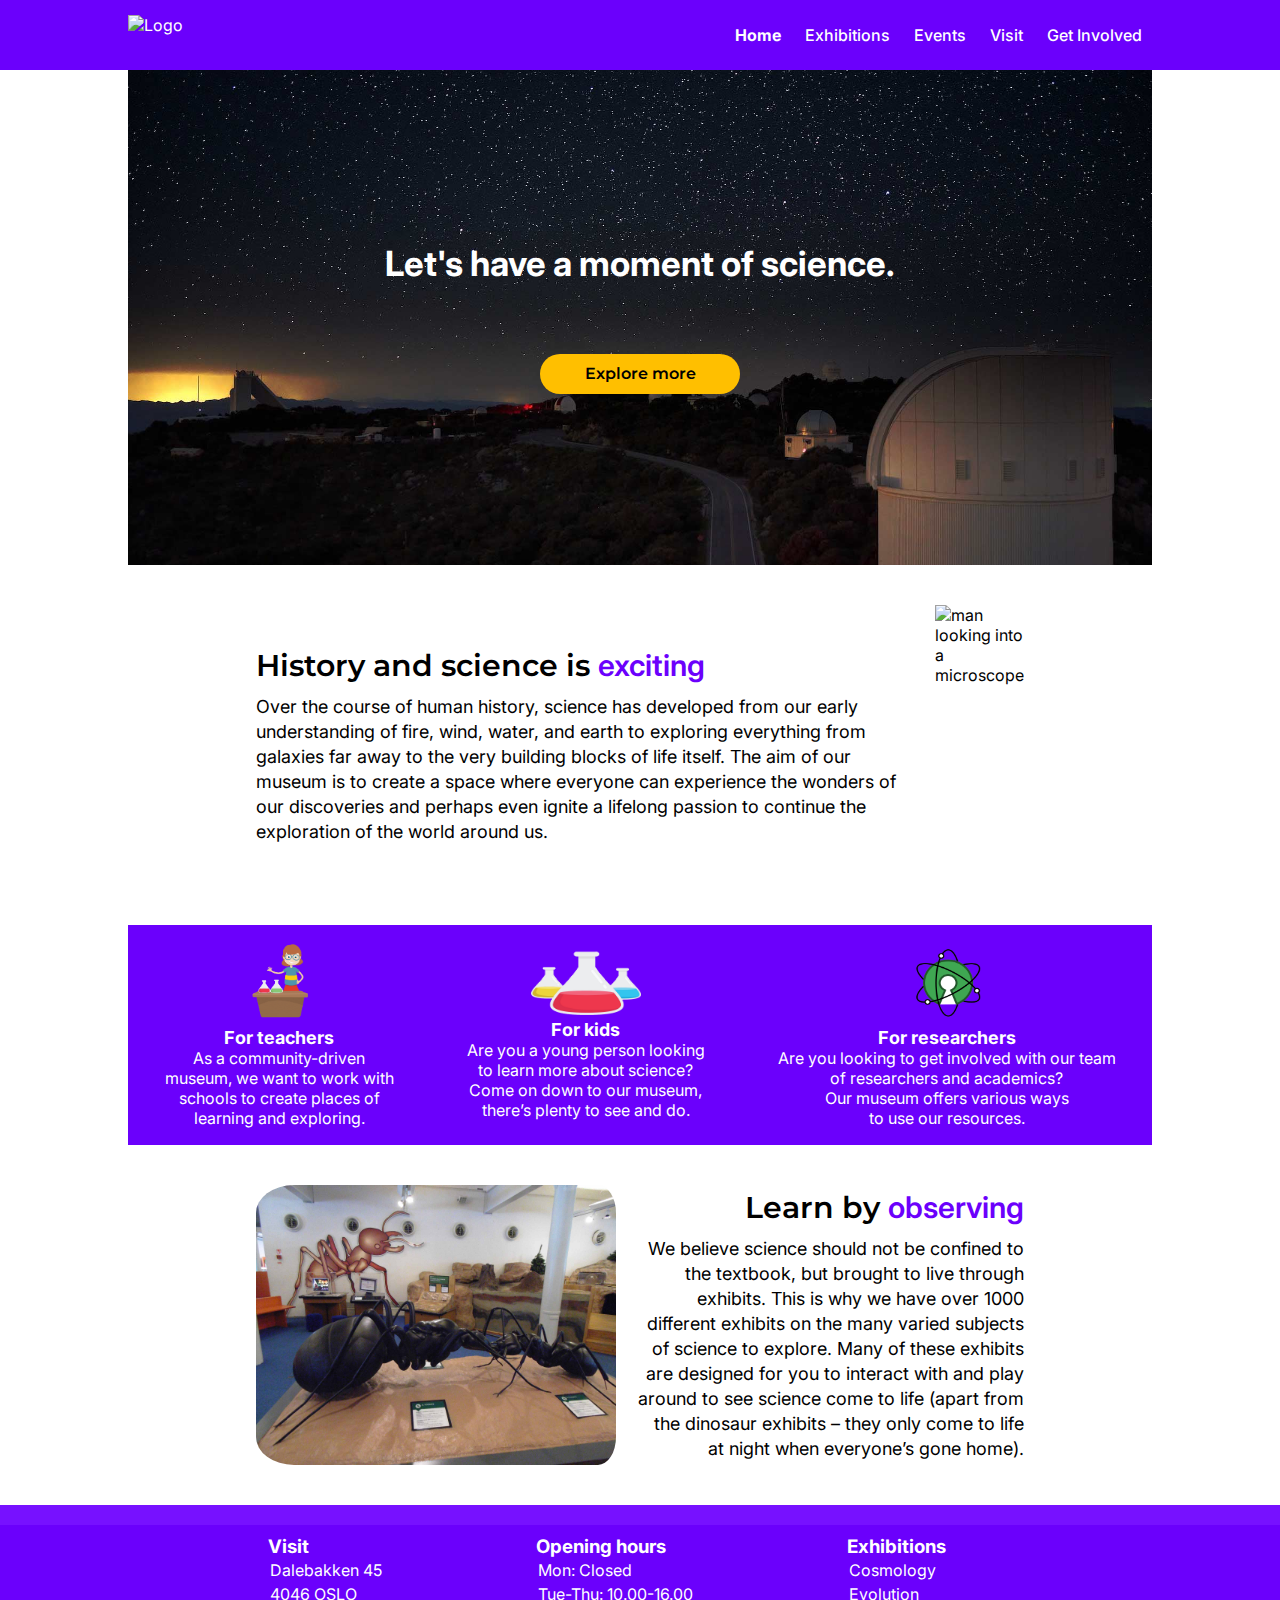
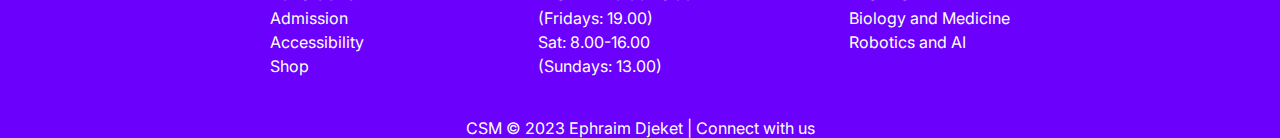
==== commit 603df735: "edits" ====
--- a/index.html
+++ b/index.html
@@ -13,6 +13,7 @@
         rel="stylesheet">
     <link href="https://fonts.googleapis.com/css2?family=Inter:wght@400;700&amp;display=swap" rel="stylesheet">
     <link rel="stylesheet" href="style.css">
+
     <title>CSM | Home Page</title>
 </head>
 
@@ -21,8 +22,8 @@
         <nav class="nav-bar">
             <a href="index.html">
                 <img src="/images/Logo.png" alt="Logo" class="logo"></a>
-            <label for="hamburger">
-                <span> class="label">.</span>
+            <label class="hamburger" for="hamburger">
+                <span class="label-name">.</span>
                 <iconify-icon icon="ci:hamburger" style="color: white;" id="menu"></iconify-icon>
             </label>
             <input id="hamburger" type="checkbox">
@@ -108,7 +109,6 @@
     </main>
     <footer class="footer-wrapper">
         <div class="line"></div>
-        <section class="footer-links">
             <section class="footer-row">
                 <a href="Visit.html">
                     <h3>Visit</h3>
--- a/style.css
+++ b/style.css
@@ -1,1042 +1,1122 @@
 /* IGNORE CSS DRY */
 
-html, body, img, .purple-background, #main-header, .purplebanner-title, .line, .nav-bar {
-    width: 100%;
-}
-
-.exhibition-wrapper, .footer-row {
-    width: 70%;
-}
-
-.hero-img,  .cosmology, .evolution, .BiologyandMedicine, .RoboticsandAI, .event-background, .map, .getinvolved-img {
-    background-size: cover;
-    background-repeat: no-repeat;
-    background-position: center;
-}
-
-#main-header, .purplebanner-title, .hero-img, .first-section, .purple-background, .second-section, .cosmology, .evolution, .biologyandmedicine, .ecology, .event-background, .first-wrapper, .third-wrapper, .second-wrapper, .first-wrapper, .second-wrapper, .third-wrapper, .form-wrapper, .footer-row {
-    display: flex;
-}
-
-.purplebanner-title, .first-section, .purple-background, .second-section, .cosmology, .evolution, .biologyandmedicine, .ecology, .event-background, .form-wrapper, .footer-row   {
-    justify-content: space-around;
-}
-
-#main-header, .first-section, .purple-background, .second-section, .cosmology, .evolution, .biologyandmedicine, .ecology, .first-wrapper, .third-wrapper, .second-wrapper {
-    align-items: center;
-}
-
-#main-header, .nav-bar, .purplebanner-title h1, .getinvolved-title h1, .hero-img, .science-title, .explore-btn, .content-wrapper, .purple-background, .exhibition-wrapper, .first-wrapper, .second-wrapper, .third-wrapper, .visit-page, .visit-wrapper, .location-wrapper, .Admission-wrapper, .hours-wrapper, .accessibility-wrapper, .food-drink-wrapper, .shop-wrapper, .form-wrapper, .form-submitbtn, .contact-wrapper, .footer-row  {
-    margin: auto;
-}
-
-.purplebanner-title h1, .getinvolved-title h1, .explore-btn, .purple-background, .first-wrapper, .third-wrapper, .second-wrapper, .form-wrapper h3, .csm   {
-    text-align: center;
-}
-
-.explore-btn a, .front-text1 {
-    font-family: 'Montserrat', sans-serif;
-}
-
-.purplebanner-title, .purple-background, .footer-wrapper, .footer-wrapper1 {
-    background-color: #6B00FC;
-}
-
-.purplebanner-title, .science-title h1, .purple-background, .cosmology-text h1, .evolution-text h1, .biologyandmedicine-text h1, .ecology-text h1, .slogan-event, .form-wrapper, .footer-row, .csm  {
-    color: white;
+html,
+body,
+img,
+.purple-background,
+#main-header,
+.purplebanner-title,
+.line,
+.nav-bar {
+  width: 100%;
+}
+
+.exhibition-wrapper,
+.footer-row {
+  width: 70%;
+}
+
+.hero-img,
+.cosmology,
+.evolution,
+.BiologyandMedicine,
+.RoboticsandAI,
+.event-background,
+.map,
+.getinvolved-img {
+  background-size: cover;
+  background-repeat: no-repeat;
+  background-position: center;
+}
+
+#main-header,
+.purplebanner-title,
+.hero-img,
+.first-section,
+.purple-background,
+.second-section,
+.cosmology,
+.evolution,
+.biologyandmedicine,
+.ecology,
+.event-background,
+.first-wrapper,
+.third-wrapper,
+.second-wrapper,
+.first-wrapper,
+.second-wrapper,
+.third-wrapper,
+.form-wrapper,
+.footer-row {
+  display: flex;
+}
+
+.purplebanner-title,
+.first-section,
+.purple-background,
+.second-section,
+.cosmology,
+.evolution,
+.biologyandmedicine,
+.ecology,
+.event-background,
+.form-wrapper,
+.footer-row {
+  justify-content: space-around;
+}
+
+#main-header,
+.first-section,
+.purple-background,
+.second-section,
+.cosmology,
+.evolution,
+.biologyandmedicine,
+.ecology,
+.first-wrapper,
+.third-wrapper,
+.second-wrapper {
+  align-items: center;
+}
+
+#main-header,
+.nav-bar,
+.purplebanner-title h1,
+.getinvolved-title h1,
+.hero-img,
+.science-title,
+.explore-btn,
+.content-wrapper,
+.purple-background,
+.exhibition-wrapper,
+.first-wrapper,
+.second-wrapper,
+.third-wrapper,
+.visit-page,
+.visit-wrapper,
+.location-wrapper,
+.Admission-wrapper,
+.hours-wrapper,
+.accessibility-wrapper,
+.food-drink-wrapper,
+.shop-wrapper,
+.form-wrapper,
+.form-submitbtn,
+.contact-wrapper,
+.footer-row {
+  margin: auto;
+}
+
+.purplebanner-title h1,
+.getinvolved-title h1,
+.explore-btn,
+.purple-background,
+.first-wrapper,
+.third-wrapper,
+.second-wrapper,
+.form-wrapper h3,
+.csm {
+  text-align: center;
+}
+
+.explore-btn a,
+.front-text1 {
+  font-family: "Montserrat", sans-serif;
+}
+
+.purplebanner-title,
+.purple-background,
+.footer-wrapper,
+.footer-wrapper1 {
+  background-color: #6b00fc;
+}
+
+.purplebanner-title,
+.science-title h1,
+.purple-background,
+.cosmology-text h1,
+.evolution-text h1,
+.biologyandmedicine-text h1,
+.ecology-text h1,
+.slogan-event,
+.form-wrapper,
+.footer-row,
+.csm {
+  color: white;
 }
 
 /*Universal properties*/
 
 :root {
-    --primary-bg-color: #6B00FC;
-    --text-color1: white;
-    --text-color2-blck: black;
-    --text-color2-purp: #6b00fc;
-    --text-color2-btn: black;
-    --bgColor-firstBlock: #FFBF00;
-    --bgColor-thirdBlock: #038DF1;
-    --bgColor-formWrapper: #6b00fc;
-    --bgColor-Exhibitionh1: #6b00fc;
-}
-
+  --primary-bg-color: #6b00fc;
+  --text-color1: white;
+  --text-color2-blck: black;
+  --text-color2-purp: #6b00fc;
+  --text-color2-btn: black;
+  --bgColor-firstBlock: #ffbf00;
+  --bgColor-thirdBlock: #038df1;
+  --bgColor-formWrapper: #6b00fc;
+  --bgColor-Exhibitionh1: #6b00fc;
+}
 
 * {
-    padding: 0px;
-    margin: 0px;
-    text-decoration: none;
-    list-style: none;
-    box-sizing: border-box;
-    font-family: 'Inter', sans-serif;
-}
-
+  padding: 0px;
+  margin: 0px;
+  text-decoration: none;
+  list-style: none;
+  box-sizing: border-box;
+  font-family: "Inter", sans-serif;
+}
 
 #main-list li:hover a {
-    border-bottom: 1px solid white;
+  border-bottom: 1px solid white;
 }
 
 #main-header {
-    background-color: var(--primary-bg-color);
-    position: fixed;
-    z-index: 999;
-    top: 0;
+  background-color: var(--primary-bg-color);
+  position: fixed;
+  z-index: 999;
+  top: 0;
 }
 
 li {
-    display: inline-block;
-    padding: 10px;
-    font-size: 1rem;
-    font-weight: 500;
-}
-
-#hamburger:checked + ul, img.crowd-people, img.GetInvolved {
-    display: block;
+  display: inline-block;
+  padding: 10px;
+  font-size: 1rem;
+  font-weight: 500;
+}
+
+#hamburger:checked + ul,
+img.crowd-people,
+img.GetInvolved {
+  display: block;
 }
 
 ul {
-    float: right;
+  float: right;
 }
 
 a {
-    color: var(--text-color1);
+  color: var(--text-color1);
 }
 
 .purplebanner-title {
-    height: 100px;
-}
-
-.purplebanner-title h1, .getinvolved-title h1 {
-    font-size: 1.25rem;
-}
-
+  height: 100px;
+}
+
+.purplebanner-title h1,
+.getinvolved-title h1 {
+  font-size: 1.25rem;
+}
 
 /* Universal home page */
 
 .hero-img {
-    background-image: url('/images/ruoyu-li-3U9SZGA7nws-unsplash.jpg');
-    background-color: black;
-    object-fit: cover;
-    height: 55vh;
+  background-image: url("/images/ruoyu-li-3U9SZGA7nws-unsplash.jpg");
+  background-color: black;
+  object-fit: cover;
+  height: 55vh;
 }
 
 .science-title h1 {
-    margin-bottom: 70px;
+  margin-bottom: 70px;
 }
 
 .explore-btn {
-    background-color: #FFBF00;
-    cursor: pointer;
-    font-weight: 600;
-    border-radius: 20px;
-    padding: 9px 0px;
+  background-color: #ffbf00;
+  cursor: pointer;
+  font-weight: 600;
+  border-radius: 20px;
+  padding: 9px 0px;
 }
 
 .explore-btn a {
-    color: var(--text-color2);
+  color: var(--text-color2);
 }
 
 .front-text1 {
-    color: var(--text-color2);
-    font-weight: 600;
-}
-
-.text-area1 p, .text-area2 p {
-    font-size: 1.125rem;
-    padding-top: 10px;
-    line-height: 25px;
-}
-
-.exciting, .observing {
-    color: var(--text-color2-purp)
+  color: var(--text-color2);
+  font-weight: 600;
+}
+
+.text-area1 p,
+.text-area2 p {
+  font-size: 1.125rem;
+  padding-top: 10px;
+  line-height: 25px;
+}
+
+.exciting,
+.observing {
+  color: var(--text-color2-purp);
 }
 
 .first-section {
-    margin: 40px 0px;
+  margin: 40px 0px;
 }
 
 .man-microscope {
-    border-radius: 10%;
-    height: 280px;
-    width: 380px;
-    padding-left: 20px;
+  border-radius: 10%;
+  height: 280px;
+  width: 380px;
+  padding-left: 20px;
 }
 
 .purple-background h3 {
-    font-size: 1.125rem;
+  font-size: 1.125rem;
 }
 
 .kids {
-    width: 110px;
-    height: 65px; 
+  width: 110px;
+  height: 65px;
 }
 
 .kids-wrapper h1 {
-    margin-top: 16px;
-}
-
-.teacher, .researcher {
-    width: 80px;
-    height: 80px;
+  margin-top: 16px;
+}
+
+.teacher,
+.researcher {
+  width: 80px;
+  height: 80px;
 }
 
 .second-section {
-    margin: 40px 0px;
+  margin: 40px 0px;
 }
 
 .genoa {
-    border-radius: 10%;
-    height: 280px;
-    width:  380px;
-    padding-right: 20px;
+  border-radius: 10%;
+  height: 280px;
+  width: 380px;
+  padding-right: 20px;
 }
 
 /* Universal for exhibition page */
 
-.cosmology, .evolution, .biologyandmedicine, .ecology {
-    flex-direction: column;
-    margin: 20px 0px;
-}
-
-.cosmology-text p, .evolution-text p, .biologyandmedicine-text p, .ecology-text p {
-    padding: 10px 0px;
-}
-
-.cosmology-text h1, .evolution-text h1, .biologyandmedicine-text h1, .ecology-text h1 {
-    font-size: 1.25rem;
-    padding: 3px;
-    background-color: var(--bgColor-Exhibitionh1);
+.cosmology,
+.evolution,
+.biologyandmedicine,
+.ecology {
+  flex-direction: column;
+  margin: 20px 0px;
+}
+
+.cosmology-text p,
+.evolution-text p,
+.biologyandmedicine-text p,
+.ecology-text p {
+  padding: 10px 0px;
+}
+
+.cosmology-text h1,
+.evolution-text h1,
+.biologyandmedicine-text h1,
+.ecology-text h1 {
+  font-size: 1.25rem;
+  padding: 3px;
+  background-color: var(--bgColor-Exhibitionh1);
 }
 
 /* Universal for event page */
 
 .event-background {
-    background-image: url(images/exhibition-1863344_1920.jpg);
-    background-color: black;
-    height: 35vh;
+  background-image: url(images/exhibition-1863344_1920.jpg);
+  background-color: black;
+  height: 35vh;
 }
 
 .slogan-event {
-    margin: auto 0px;
-}
-
-.slogan-event h1, .slogan-event p {
-    font-size: 1.25rem;
-}
-
-.first-block, .second-block, .second-wrapper, .third-block {
-    padding: 20px 0px;
-}
-
-.first-wrapper, .third-wrapper {
-    flex-direction: column;
-    justify-content: space-between;
+  margin: auto 0px;
+}
+
+.slogan-event h1,
+.slogan-event p {
+  font-size: 1.25rem;
+}
+
+.first-block,
+.second-block,
+.second-wrapper,
+.third-block {
+  padding: 20px 0px;
+}
+
+.first-wrapper,
+.third-wrapper {
+  flex-direction: column;
+  justify-content: space-between;
 }
 
 .second-wrapper {
-    flex-direction: column-reverse;
-    justify-content: space-between;
-}
-
-.professor-wrapper h1, .energetica-wrapper h1, .night-wrapper h1 {
-    font-size: 1.125rem;
-}
-
-.professor-wrapper p, .energetica-wrapper p, .night-wrapper p {
-    font-size: 1rem;
-    padding: 5px;
+  flex-direction: column-reverse;
+  justify-content: space-between;
+}
+
+.professor-wrapper h1,
+.energetica-wrapper h1,
+.night-wrapper h1 {
+  font-size: 1.125rem;
+}
+
+.professor-wrapper p,
+.energetica-wrapper p,
+.night-wrapper p {
+  font-size: 1rem;
+  padding: 5px;
 }
 
 .first-block {
-    background-color: var(--bgColor-firstBlock);
+  background-color: var(--bgColor-firstBlock);
 }
 
 .sheila {
-    border-radius: 50%;
-    height: 200px;
-    width: 200px;
+  border-radius: 50%;
+  height: 200px;
+  width: 200px;
 }
 
 .night {
-    border-radius: 10px;
-}
-
-.sheila, .night {
-    margin-left: 10px;
+  border-radius: 10px;
+}
+
+.sheila,
+.night {
+  margin-left: 10px;
 }
 
 .energetica {
-    margin-left: 10px;
-    border-radius: 10px;
-    margin-right: 30px;
+  margin-left: 10px;
+  border-radius: 10px;
+  margin-right: 30px;
 }
 
 .third-block {
-    background-color: var(--bgColor-thirdBlock);
-}
-
-.first-wrapper, .second-wrapper, .third-wrapper {
-    justify-content: space-between;
+  background-color: var(--bgColor-thirdBlock);
+}
+
+.first-wrapper,
+.second-wrapper,
+.third-wrapper {
+  justify-content: space-between;
 }
 /* Universal visit page */
 
 .visit-wrapper {
-    height: 650px;
-    margin-top: 20px;
-    margin: 0px 20px;
+  height: 650px;
+  margin-top: 20px;
+  margin: 0px 20px;
 }
 
 .visit-page h3 {
-    font-size: 1.25rem;
-}
-
-.location-wrapper, .Admission-wrapper, .hours-wrapper, .accessibility-wrapper, .food-drink-wrapper, .shop-wrapper  {
-    border: 2px solid #6B00FC;
-    border-radius: 16px;
-    padding: 15px;
-    margin-bottom: 30px;
+  font-size: 1.25rem;
+}
+
+.location-wrapper,
+.Admission-wrapper,
+.hours-wrapper,
+.accessibility-wrapper,
+.food-drink-wrapper,
+.shop-wrapper {
+  border: 2px solid #6b00fc;
+  border-radius: 16px;
+  padding: 15px;
+  margin-bottom: 30px;
 }
 
 .support-text {
-    margin-bottom: 30px;
-}
-
-.location-wrapper, .support-wrapper, .interships-wrapper {
-    margin-top: 20px;
+  margin-bottom: 30px;
+}
+
+.location-wrapper,
+.support-wrapper,
+.interships-wrapper {
+  margin-top: 20px;
 }
 
 /* Universal get involved page */
 
 img.GetInvolved {
-    background-image: url('images/william-bout-264826.jpg');
-    height: 400px;
-    object-fit: cover;
+  background-image: url("images/william-bout-264826.jpg");
+  height: 400px;
+  object-fit: cover;
 }
 
 .text-wrapper {
-    padding-right: 40px;
-    margin: 20px;
-}
-
-.support-text, .volunteer-text {
-    margin-top: 10px;
+  padding-right: 40px;
+  margin: 20px;
+  padding-bottom: 40px;
+}
+
+.support-text,
+.volunteer-text {
+  margin-top: 10px;
 }
 
 .form-wrapper {
-    background-color: var(--bgColor-formWrapper);
-    border-radius: 10px;
-    margin-bottom: 20px;
+  background-color: var(--bgColor-formWrapper);
+  border-radius: 10px;
+  margin-bottom: 40px;
+  width: 250px;
+  height: 300px;
 }
 
 .form-wrapper h3 {
-    padding-top: 10px;
-    margin-bottom: 20px;
+  padding-top: 10px;
+  margin-bottom: 20px;
 }
 
 .form-submitbtn {
-background-color: #FFBF00;
-width: 130px;
-height: 30px;
-border-radius: 20px;
-text-align: center;
-cursor: pointer;
-font-weight: 600;
-margin-top: 10px;
-margin-right: 20px;
+  background-color: #ffbf00;
+  width: 130px;
+  height: 30px;
+  border-radius: 20px;
+  text-align: center;
+  cursor: pointer;
+  font-weight: 600;
+  margin: auto;
 }
 
 .form-submitbtn a {
-    color: black;
-    font-size: 0.813rem;
+  color: black;
+  font-size: 0.813rem;
+}
+
+.text-wrapper {
+  width: 80%;
+  margin: auto;
+}
+
+textarea {
+  width: 190px;
+  height: 55px;
+  margin-bottom: 20px;
+}
+
+.label-name {
+  display: none;
+}
+
+.empty-box,
+input {
+  display: flex;
+  flex-direction: column;
+  border-style: none;
+  padding: 5;
+  height: 20px;
+  width: 190px;
 }
 
 /* Footer */
 
 .contact-wrapper {
-    width: 60%;
+  width: 60%;
 }
 
 .line {
-    height: 20px;
-    background-color: #7711FF;
-}
-
-.footer-row{
-    margin-top: 10px;
-    margin-bottom: 40px;
+  height: 20px;
+  background-color: #7711ff;
+}
+
+.footer-row {
+  margin-top: 10px;
+  margin-bottom: 40px;
 }
 
 .footer-row p {
-    padding: 2px;
-}
-
-
-.label {
-    display: none;
-}
-
+  padding: 2px;
+}
 
 @media only screen and (max-width: 48em) {
-/* Top section */
-
-body {
+  /* Top section */
+
+  body {
     padding-top: 50px;
-}
-
-.logo {
+  }
+
+  .logo {
     width: 79px;
     margin-left: 20px;
-}
-
-.nav-bar {
+  }
+
+  .nav-bar {
     display: flex;
     justify-content: space-between;
     align-items: center;
-}
-
-#main-header {
+  }
+
+  #main-header {
     height: 51px;
     justify-content: space-between;
-}
-
-#main-list {
-    font-family: 'Inter', sans-serif;
+  }
+
+  #main-list {
+    font-family: "Inter", sans-serif;
     position: absolute;
     right: 0px;
     top: 30px;
-    background-color: #6B00FC;
+    background-color: #6b00fc;
     text-align: center;
     font-size: 0.938rem;
     font-weight: 500;
-}
-
-li {
+  }
+
+  li {
     display: flex;
     padding: 20px;
-    
-}
-
-#menu {
+  }
+
+  #menu {
     font-size: 1.5em;
-    margin-right: 20px;    
-}
-
-ul, #hamburger {
+    margin-right: 20px;
+  }
+
+  ul,
+  #hamburger {
     display: none;
-}
-
-.science-title h1 {
+  }
+
+  .science-title h1 {
     font-size: 1.25rem;
-}
-
-.explore-btn {
+  }
+
+  .explore-btn {
     width: 100px;
     height: 20px;
     padding: 4px 0px;
     display: flex;
     justify-content: space-around;
-
-}
-
-.explore-btn a {
+  }
+
+  .explore-btn a {
     font-size: 0.625rem;
-}
-
-
-.content-wrapper {
+  }
+
+  .content-wrapper {
     width: 90%;
-}
-
-.front-text1 {
+  }
+
+  .front-text1 {
     font-size: 1.25rem;
     text-align: center;
-}
-
-.text-area1 p, .text-area2 p {
+  }
+
+  .text-area1 p,
+  .text-area2 p {
     text-align: center;
     margin-bottom: 20px;
-}
-
-.first-section, .second-section {
+  }
+
+  .first-section,
+  .second-section {
     display: flex;
     flex-direction: column;
-}
-
-.man-microscope {
+  }
+
+  .man-microscope {
     height: 180px;
     width: 280px;
-}
-
-.purple-background {
+  }
+
+  .purple-background {
     height: 540px;
     flex-direction: column;
-}
-
-.purple-background p {
+  }
+
+  .purple-background p {
     font-size: 0.75rem;
-}
-
-.purple-background h3 {
+  }
+
+  .purple-background h3 {
     font-size: 0.875rem;
-}
-
-.teacher {
+  }
+
+  .teacher {
     width: 60px;
     height: 60px;
-}
-
-
-.kids {
+  }
+
+  .kids {
     width: 70px;
     height: 60px;
-}
-
-.researcher {
+  }
+
+  .researcher {
     width: 60px;
     height: 60px;
-}
-
-.second-section {
+  }
+
+  .second-section {
     flex-direction: column-reverse;
-}
-
-.genoa {
+  }
+
+  .genoa {
     height: 180px;
     width: 280px;
-}
-
-/* Exhibition page */
-
-.cosmology-text h1, .evolution-text h1, .biologyandmedicine-text h1, .ecology-text h1 {
+  }
+
+  /* Exhibition page */
+
+  .cosmology-text h1,
+  .evolution-text h1,
+  .biologyandmedicine-text h1,
+  .ecology-text h1 {
     font-size: 1.25rem;
-}
-
-/* Event page */
-
-.slogan-event p {
+  }
+
+  /* Event page */
+
+  .slogan-event p {
     font-size: 0.75rem;
-}
-
-/* Beginning of 2nd section */
-
-.energetica {
+  }
+
+  /* Beginning of 2nd section */
+
+  .energetica {
     height: 180px;
     width: 280px;
-}
-
-/* Beginning of 3rd section */
-
-.night {
+  }
+
+  /* Beginning of 3rd section */
+
+  .night {
     width: 280px;
-}
-
-/* Visit page */
-
-.location-wrapper, .support-wrapper, .interships-wrapper {
+  }
+
+  /* Visit page */
+
+  .location-wrapper,
+  .support-wrapper,
+  .interships-wrapper {
     margin-top: 20px;
-}
-
-.admission-text {
+  }
+
+  .admission-text {
     padding-top: 10px;
-}
-
-.visit-wrapper {
+  }
+
+  .visit-wrapper {
     height: initial;
-}
-
-/* Get involved page */
-
-.getinvolved-wrapper {
+  }
+
+  /* Get involved page */
+
+  .getinvolved-wrapper {
     display: flex;
     flex-direction: column;
-}
-
-.form-wrapper {
-    width: 250px;
-    height: 300px;
-}
-
-input {
-    border-radius: 8px;
-    width: 140px;
-    height: 25px;
-    border: none;
-    margin-bottom: 20px;
-}
-
-textarea {
-    width: 140px;
-    height: 45px;
-}
-
-label,
-input {
-    display: flex;
-    flex-direction: column;
-}
-
-/* Footer */
-
-
-.footer-row{
+  }
+
+  /* Footer */
+
+  .footer-row {
     width: 100%;
-}
-
-.footer-row p {
+  }
+
+  .footer-row p {
     font-size: 0.625rem;
-}
-
-
-.csm {
+  }
+
+  .csm {
     font-size: 0.75rem;
-}
+  }
 }
 
 @media only screen and (min-width: 48.0625em) and (max-width: 64em) {
-
-body {
+  body {
     padding-top: 60px;
-}
-
-.logo {
+  }
+
+  .logo {
     width: 80px;
     float: left;
-    
-}
-
-#hamburger, #menu {
+  }
+
+  #hamburger,
+  #menu {
     display: none;
-}
-
-#main-header {
+  }
+
+  #main-header {
     height: 60px;
-}
-
-.nav-bar {
+  }
+
+  .nav-bar {
     width: 70%;
-}
-
-
-.hero-img {
+  }
+
+  .hero-img {
     width: 70%;
-}
-
-.science-title h1 {
+  }
+
+  .science-title h1 {
     font-size: 1.563rem;
-}
-
-.explore-btn {
+  }
+
+  .explore-btn {
     width: 150px;
     height: 40px;
-}
-
-.explore-btn a {
+  }
+
+  .explore-btn a {
     font-size: 0.938rem;
-}
-
-
-.content-wrapper {
+  }
+
+  .content-wrapper {
     width: 70%;
-}
-
-.front-text1 {
+  }
+
+  .front-text1 {
     font-size: 1.563rem;
-}
-
-.text-area2 {
+  }
+
+  .text-area2 {
     text-align: right;
-}
-
-.first-section {
+  }
+
+  .first-section {
     justify-content: space-around;
-}
-
-.purple-background {
+  }
+
+  .purple-background {
     height: 280px;
-}
-
-/* Exhibition page */
-
-.cosmology-text h1, .evolution-text h1, .biologyandmedicine-text h1, .ecology-text h1 {
+  }
+
+  /* Exhibition page */
+
+  .cosmology-text h1,
+  .evolution-text h1,
+  .biologyandmedicine-text h1,
+  .ecology-text h1 {
     font-size: 1.563rem;
-}
-
-/* Event page */
-
-.slogan-event p {
-    font-size: .9rem;
-}
-
-.first-wrapper, .second-wrapper, .third-wrapper{
+  }
+
+  /* Event page */
+
+  .slogan-event p {
+    font-size: 0.9rem;
+  }
+
+  .first-wrapper,
+  .second-wrapper,
+  .third-wrapper {
     width: 80%;
     padding: 20px;
-}
-
-.professor-wrapper h1, .energetica-wrapper h1, .night-wrapper h1 {
+  }
+
+  .professor-wrapper h1,
+  .energetica-wrapper h1,
+  .night-wrapper h1 {
     font-size: 1.125rem;
-}
-
-.professor-wrapper p, .energetica-wrapper p, .night-wrapper p {
+  }
+
+  .professor-wrapper p,
+  .energetica-wrapper p,
+  .night-wrapper p {
     padding-right: 20px;
     font-size: 1.125rem;
-}
-
-/* Beginning of 2nd section */
-
-.energetica {
+  }
+
+  /* Beginning of 2nd section */
+
+  .energetica {
     width: 33vh;
-}
-
-.energetica-wrapper {
+  }
+
+  .energetica-wrapper {
     text-align: right;
     padding-left: 20px;
-}
-
-/* Beginning of 3rd section */
-
-.night {
+  }
+
+  /* Beginning of 3rd section */
+
+  .night {
     width: 35vh;
-}
-
-/* Visit page */
-
-.visit-content {
+  }
+
+  /* Visit page */
+
+  .visit-content {
     width: 70%;
     margin: auto;
-}
-
-.first-three {
+  }
+
+  .first-three {
     float: left;
     width: 45%;
-}
-
-.second-three {
+  }
+
+  .second-three {
     float: right;
     width: 45%;
     margin-top: 20px;
-}
-
-/* Get involved page */
-
-    input {
-        border-radius: 8px;
-        width: 140px;
-        height: 25px;
-        border: none;
-        margin-bottom: 20px;
-    }
-
-    textarea  {
-        width: 140px;
-        height: 45px;
-    }
-
-    label, input{
-        display: flex;
-        flex-direction: column;
-    }
-
-.getinvolved-top {
+  }
+
+  /* Get involved page */
+
+  .getinvolved-top {
     width: 70%;
     margin: auto;
-    }
-
-    .getinvolved-img {
-    background-image: url('images/william-bout-264826.jpg');
+  }
+
+  .getinvolved-img {
+    background-image: url("images/william-bout-264826.jpg");
     height: 400px;
-}
-
-.getinvolved-wrapper {
+  }
+
+  .getinvolved-wrapper {
     width: 75%;
     margin: auto;
-}
-
-.form-wrapper {
-    width: 360px;
-    height: 380px;
-    }
-
-    input {
-    border-radius: 8px;
-    width: 240px;
-    height: 35px;
-    border: none;
-    margin-bottom: 20px;
-    }
-
-    textarea  {
-    width: 240px;
-    height: 75px;
-    }
-
-    label, input{
-    display: flex;
-    flex-direction: column;
-    }
-
-/* Footer */
-
-.footer-row p {
+  }
+
+  /* Footer */
+
+  .footer-row p {
     font-size: 0.813rem;
-}
-
-
-.csm {
+  }
+
+  .csm {
     font-size: 0.813rem;
-}
-
+  }
 }
 
 @media only screen and (min-width: 64em) {
-
-body {
+  body {
     padding-top: 70px;
-}
-
-.logo {
+  }
+
+  .logo {
     width: 110px;
     float: left;
-    
-}
-
-#hamburger, #menu {
+  }
+
+  #hamburger,
+  #menu {
     display: none;
-}
-
-#main-header {
+  }
+
+  #main-header {
     height: 70px;
-}
-
-.nav-bar {
+  }
+
+  .nav-bar {
     width: 80%;
-}
-
-
-.hero-img {
+  }
+
+  .hero-img {
     width: 80%;
-}
-
-
-.content-wrapper {
+  }
+
+  .content-wrapper {
     width: 60%;
-}
-
-.front-text1 {
+  }
+
+  .front-text1 {
     font-size: 1.875rem;
-}
-
-.purple-background {
+  }
+
+  .purple-background {
     width: 80%;
     height: 220px;
-}
-
-.text-area2 {
+  }
+
+  .text-area2 {
     text-align: right;
-}
-
-.science-title h1 {
+  }
+
+  .science-title h1 {
     font-size: 2.175rem;
-}
-
-.explore-btn {
+  }
+
+  .explore-btn {
     width: 200px;
     height: 40px;
-
-}
-
-/* Exhibition page */
-
-.exhibition-wrapper {
+  }
+
+  /* Exhibition page */
+
+  .exhibition-wrapper {
     width: 80%;
-}
-
-.cosmology, .evolution, .biologyandmedicine, .ecology {
+  }
+
+  .cosmology,
+  .evolution,
+  .biologyandmedicine,
+  .ecology {
     flex-direction: row;
-}
-
-.cosmology1, .evolution1, .biologyandmedicine1, .ecology1 {
+  }
+
+  .cosmology1,
+  .evolution1,
+  .biologyandmedicine1,
+  .ecology1 {
     margin-bottom: auto;
-}
-
-.cosmology1 {
+  }
+
+  .cosmology1 {
     width: 398px;
     height: 238px;
-}
-
-.evolution1 {
+  }
+
+  .evolution1 {
     width: 400px;
     height: 270px;
-}
-
-.biologyandmedicine1 {
+  }
+
+  .biologyandmedicine1 {
     width: 400px;
     height: 270px;
-}
-
-.ecology1 {
+  }
+
+  .ecology1 {
     width: 400px;
     height: 320px;
-}
-
-.cosmology-text, .evolution-text, .biologyandmedicine-text, .ecology-text {
+  }
+
+  .cosmology-text,
+  .evolution-text,
+  .biologyandmedicine-text,
+  .ecology-text {
     font-size: 1.125rem;
     padding-right: 30px;
     margin-bottom: auto;
-}
-
-.cosmology-text h1, .evolution-text h1, .biologyandmedicine-text h1, .ecology-text h1 {
+  }
+
+  .cosmology-text h1,
+  .evolution-text h1,
+  .biologyandmedicine-text h1,
+  .ecology-text h1 {
     font-size: 1.875rem;
-}
-
-/* Event page */
-
-.event-wrapper {
+  }
+
+  /* Event page */
+
+  .event-wrapper {
     width: 80%;
     margin: auto;
-}
-
-.first-block, .second-block, .second-wrapper, .third-block {
+  }
+
+  .first-block,
+  .second-block,
+  .second-wrapper,
+  .third-block {
     width: 80%;
     margin: auto;
-}
-
-.first-wrapper, .second-wrapper, .third-wrapper {
+  }
+
+  .first-wrapper,
+  .second-wrapper,
+  .third-wrapper {
     width: 70%;
     flex-direction: row;
-}
-
-.professor-wrapper p, .energetica-wrapper p, .night-wrapper p {
+  }
+
+  .professor-wrapper p,
+  .energetica-wrapper p,
+  .night-wrapper p {
     font-size: 1.125rem;
     padding-right: 20px;
-}
-/* Beginning of 1st section */
-
-.sheila {
+  }
+  /* Beginning of 1st section */
+
+  .sheila {
     border-radius: 50%;
     height: 250px;
     width: 250px;
-}
-
-/* Beginning of 2nd section */
-
-.energetica {
+  }
+
+  /* Beginning of 2nd section */
+
+  .energetica {
     width: 43vh;
-}
-
-.energetica-wrapper {
+  }
+
+  .energetica-wrapper {
     padding-left: 20px;
-}
-
-/* Beginning of 3rd section */
-
-.night {
+  }
+
+  /* Beginning of 3rd section */
+
+  .night {
     width: 43vh;
-}
-
-.event-background {
+  }
+
+  .event-background {
     object-fit: cover;
     height: 45vh;
     margin: auto;
-}
-
-.slogan-event h1 {
+  }
+
+  .slogan-event h1 {
     font-size: 2.175rem;
-}
-/* Visit page */
-
-.crowd-banner {
-    background-color: #6B00FC;
+  }
+  /* Visit page */
+
+  .crowd-banner {
+    background-color: #6b00fc;
     height: 100px;
     display: flex;
     justify-content: space-around;
     color: white;
-}
-
-.crowd-title {
+  }
+
+  .crowd-title {
     margin: auto;
     font-size: 1.25rem;
-}
-
-img.crowd-people {
+  }
+
+  img.crowd-people {
     height: 400px;
     object-position: top;
     object-fit: cover;
-}
-
-.visit-info-wrapper {
+  }
+
+  .visit-info-wrapper {
     width: 70%;
     margin: auto;
-}
-
-.section-divider {
+  }
+
+  .section-divider {
     display: flex;
     justify-content: space-around;
-}
-
-.visit-page {
+  }
+
+  .visit-page {
     width: 80%;
-}
-
-.visit-info-wrapper {
+  }
+
+  .visit-info-wrapper {
     width: 70%;
     margin: auto;
-}
-
-.visit-page p {
+  }
+
+  .visit-page p {
     font-size: 1.125rem;
-}
-
-.visit-wrapper {
+  }
+
+  .visit-wrapper {
     display: hidden;
-}
-
-.first-three {
+  }
+
+  .first-three {
     float: left;
     width: 45%;
-}
-
-.second-three {
+  }
+
+  .second-three {
     float: right;
     width: 45%;
     margin-top: 20px;
-}
-
-    /* Get involved page */
-
-    .getinvolved-top {
+  }
+
+  /* Get involved page */
+
+  .getinvolved-top {
     width: 80%;
     margin: auto;
-    }
-
-    img.GetInvolved {
+  }
+
+  img.GetInvolved {
     height: 400px;
     object-fit: cover;
-}
-
-    .text-wrapper {
-    width: 80%;
-    margin: auto;
-    }
-
-    .form-wrapper {
-    width: 250px;
-    height: 300px;
-    }
-
-    input {
-        border-radius: 8px;
-        width: 140px;
-        height: 25px;
-        border: none;
-        margin-bottom: 20px;
-    }
-
-    textarea  {
-        width: 140px;
-        height: 45px;
-    }
-
-    label, input{
-        display: flex;
-        flex-direction: column;
-    }
-}+  }
+}
